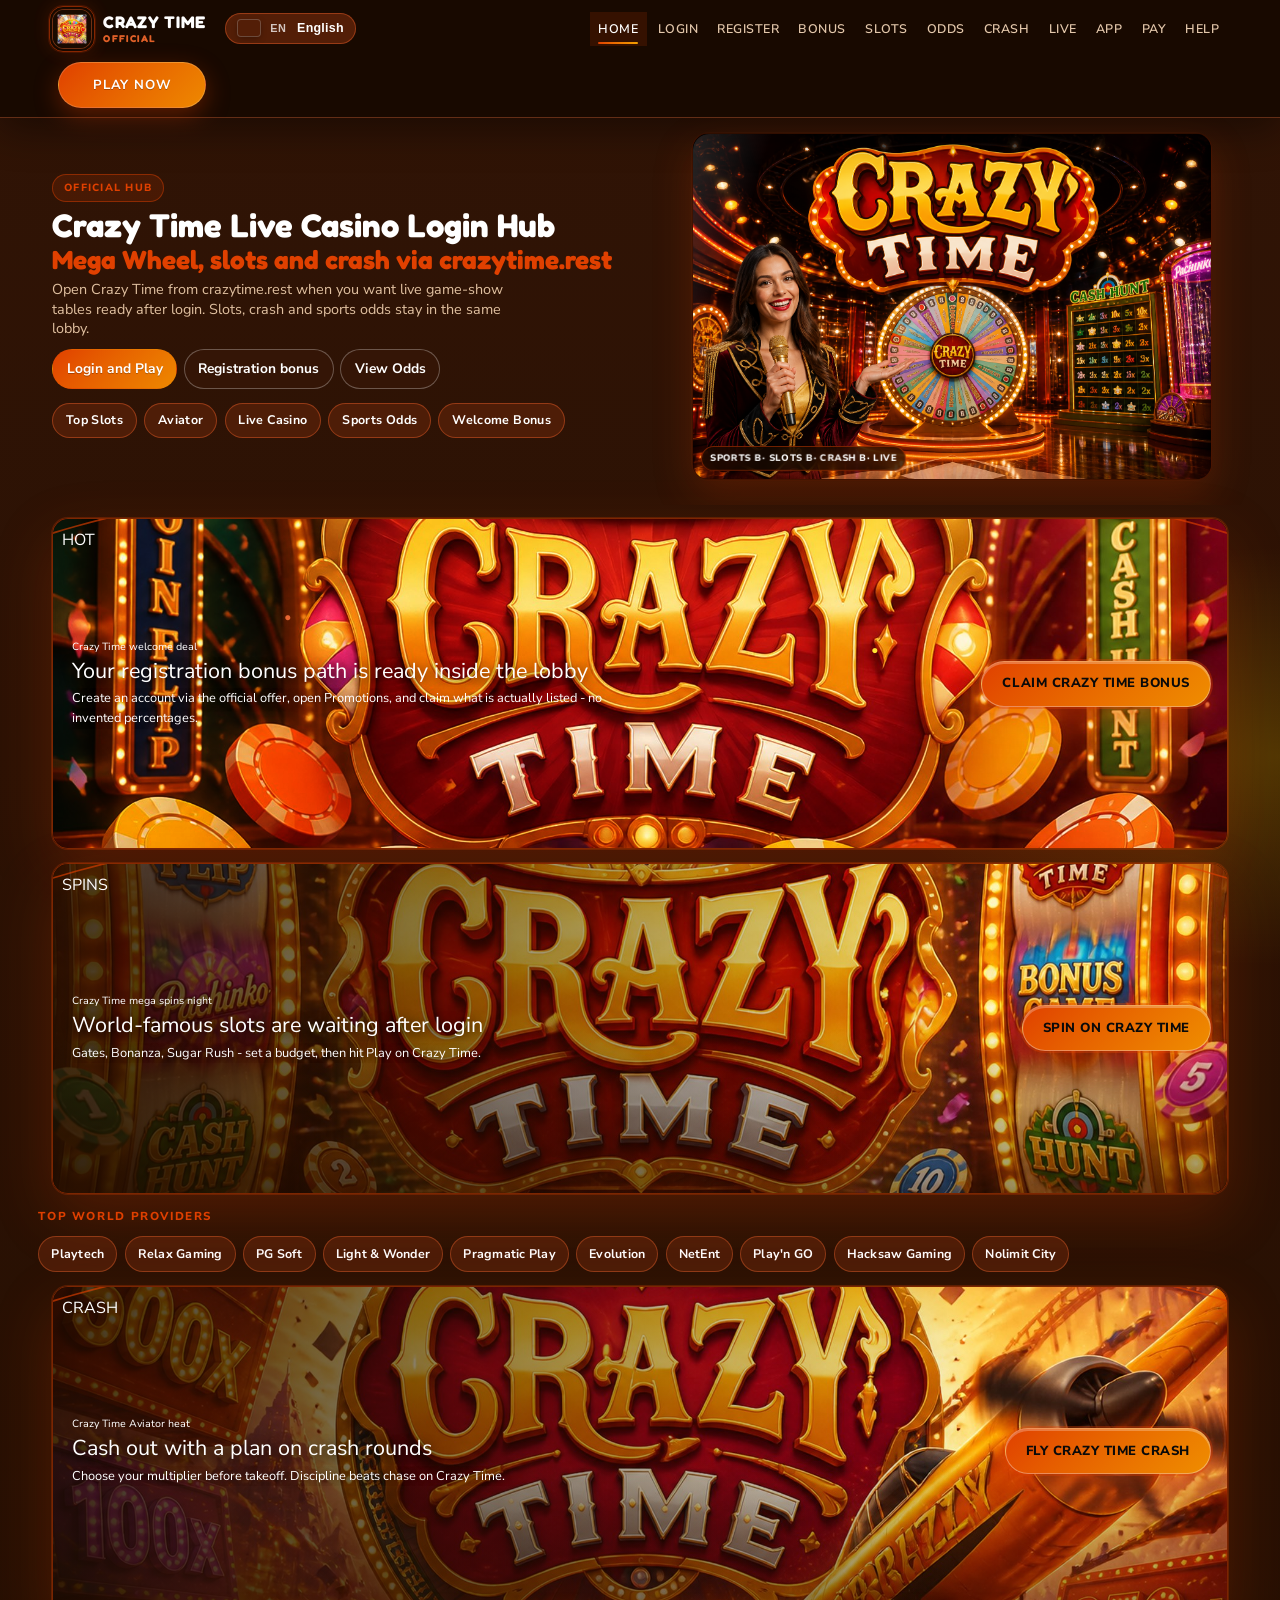
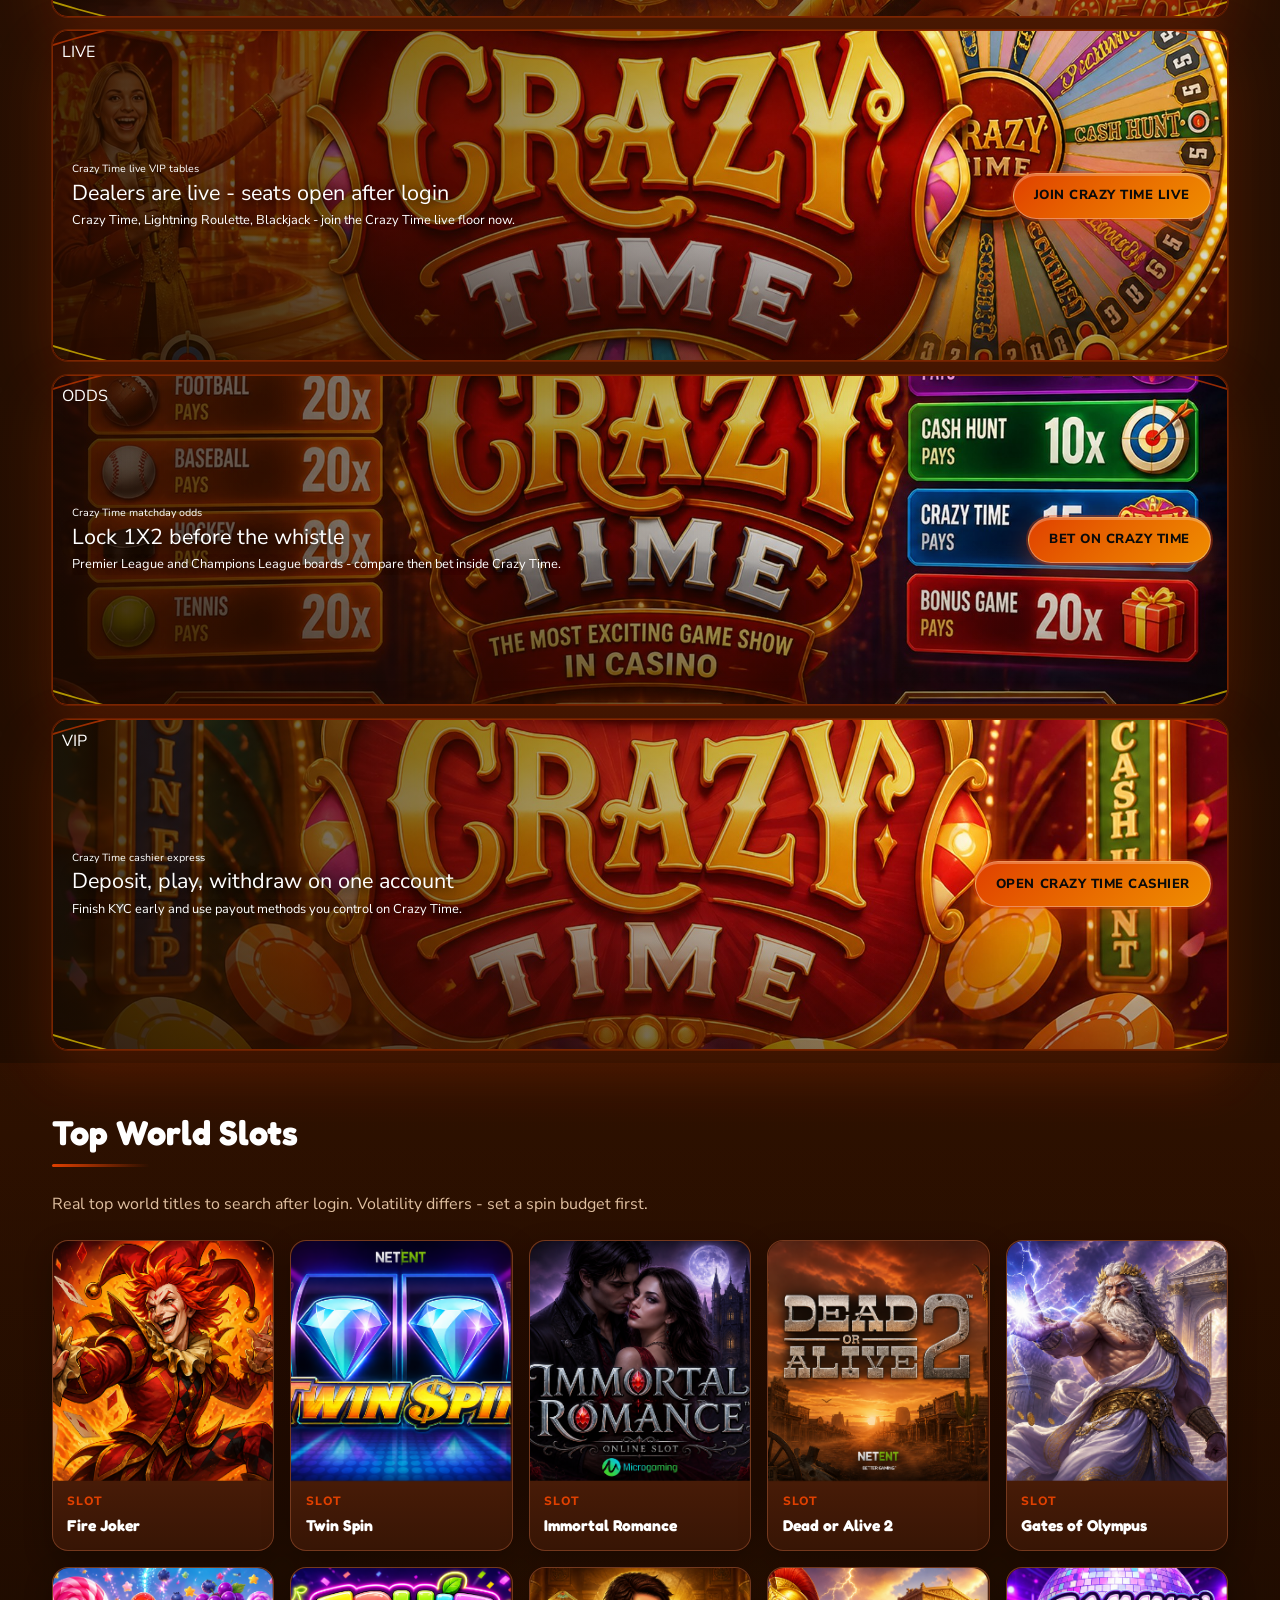
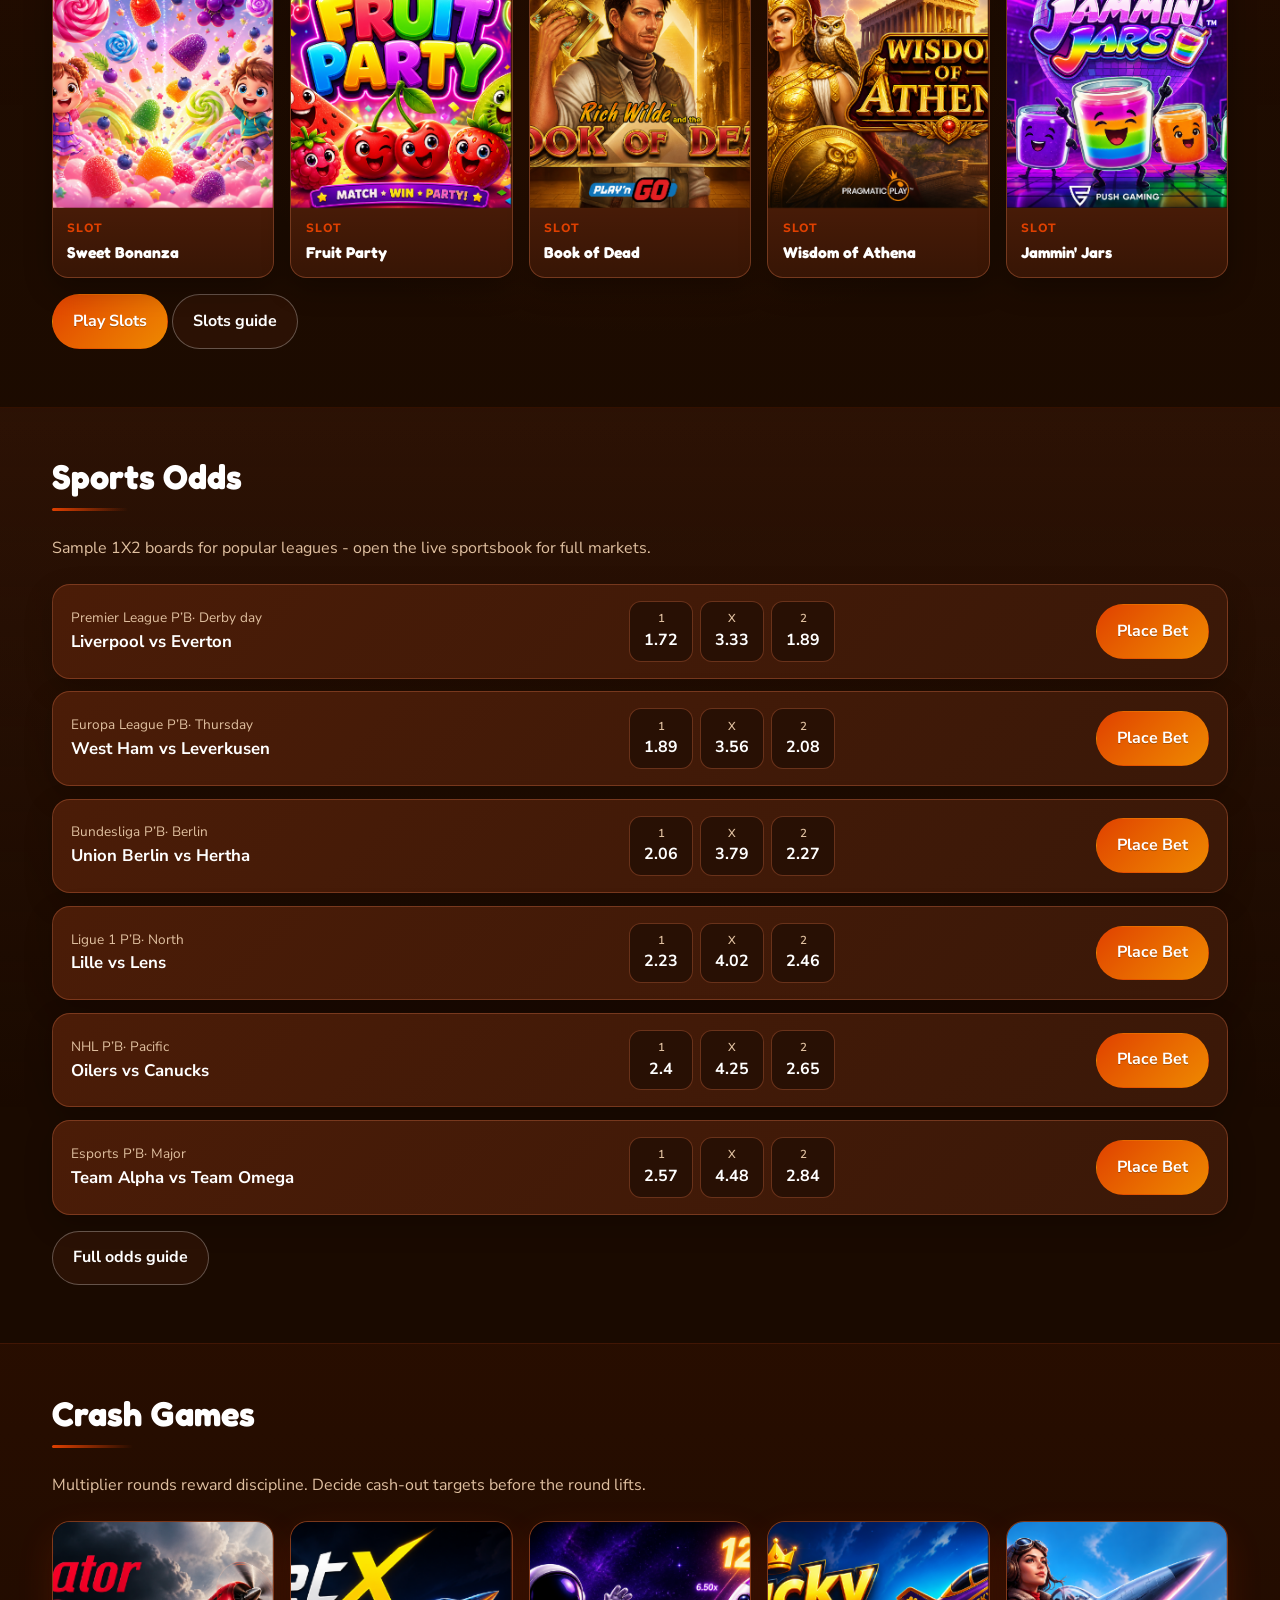
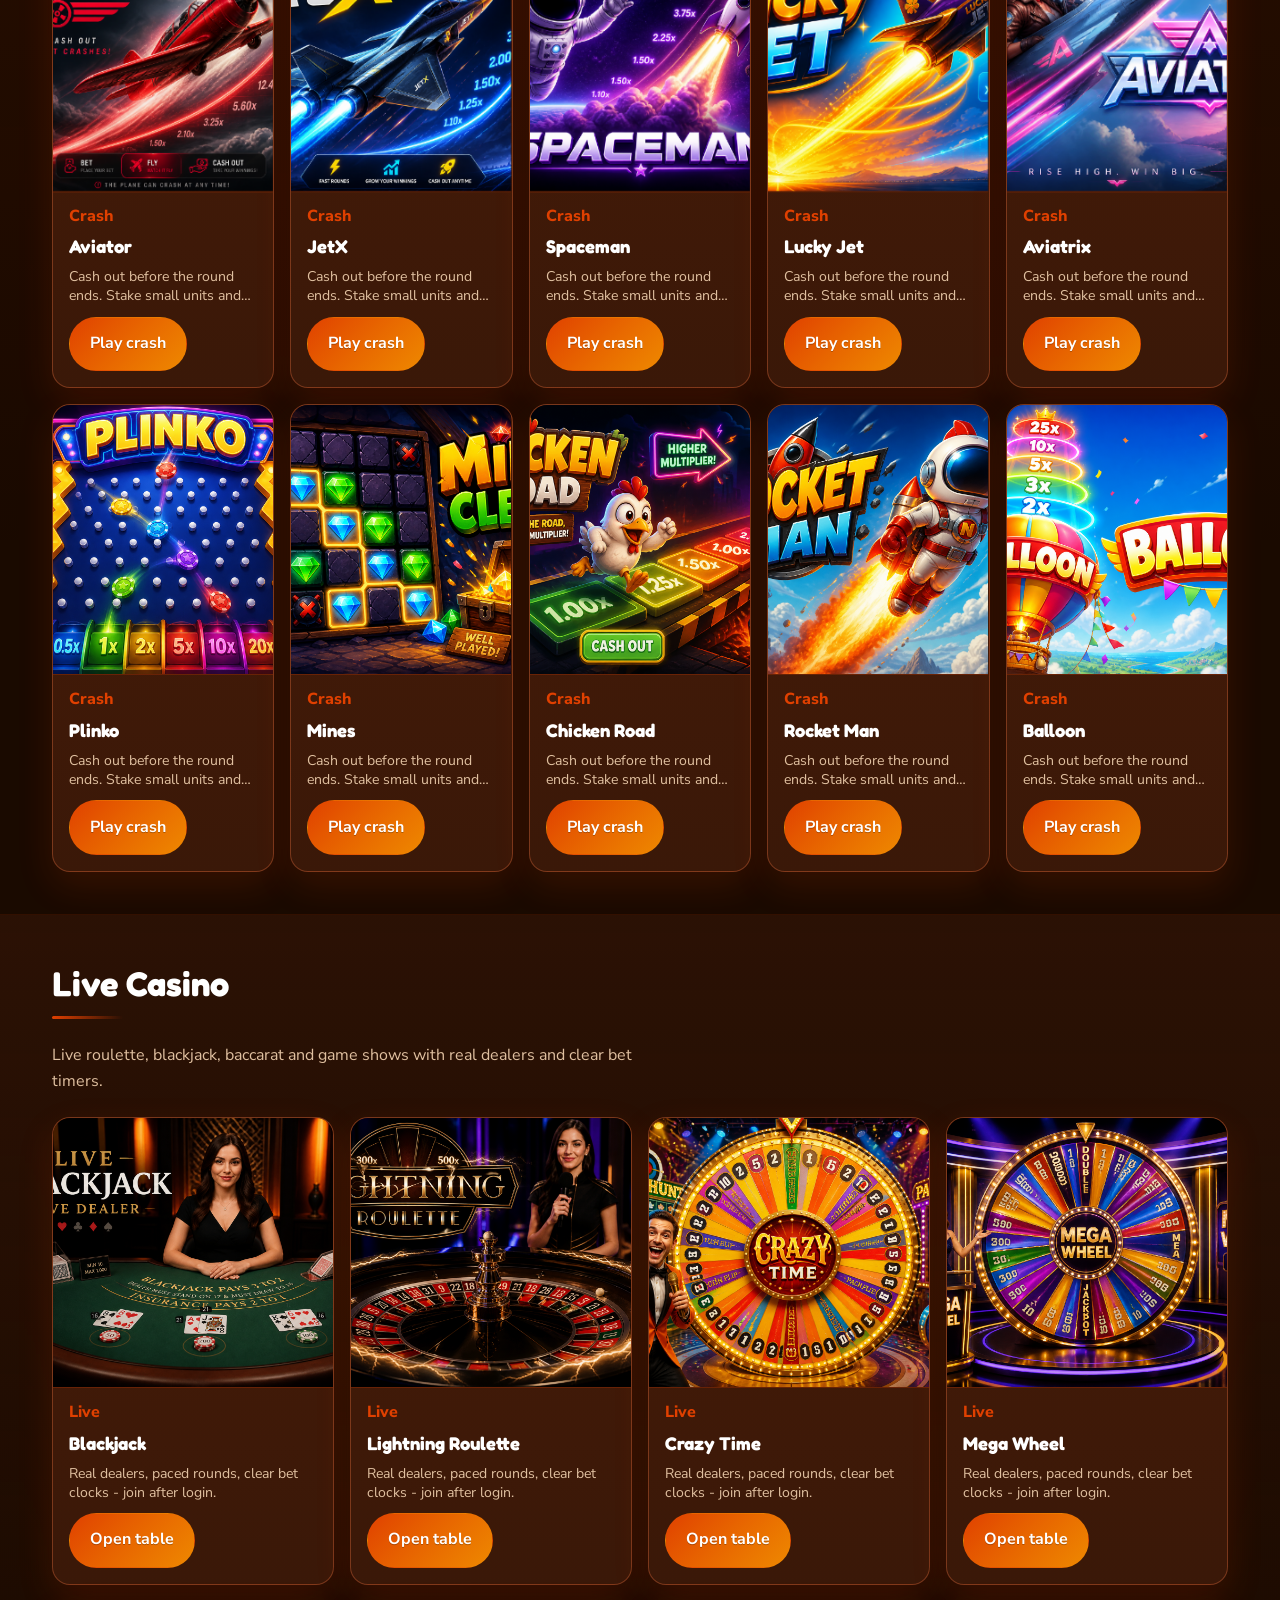
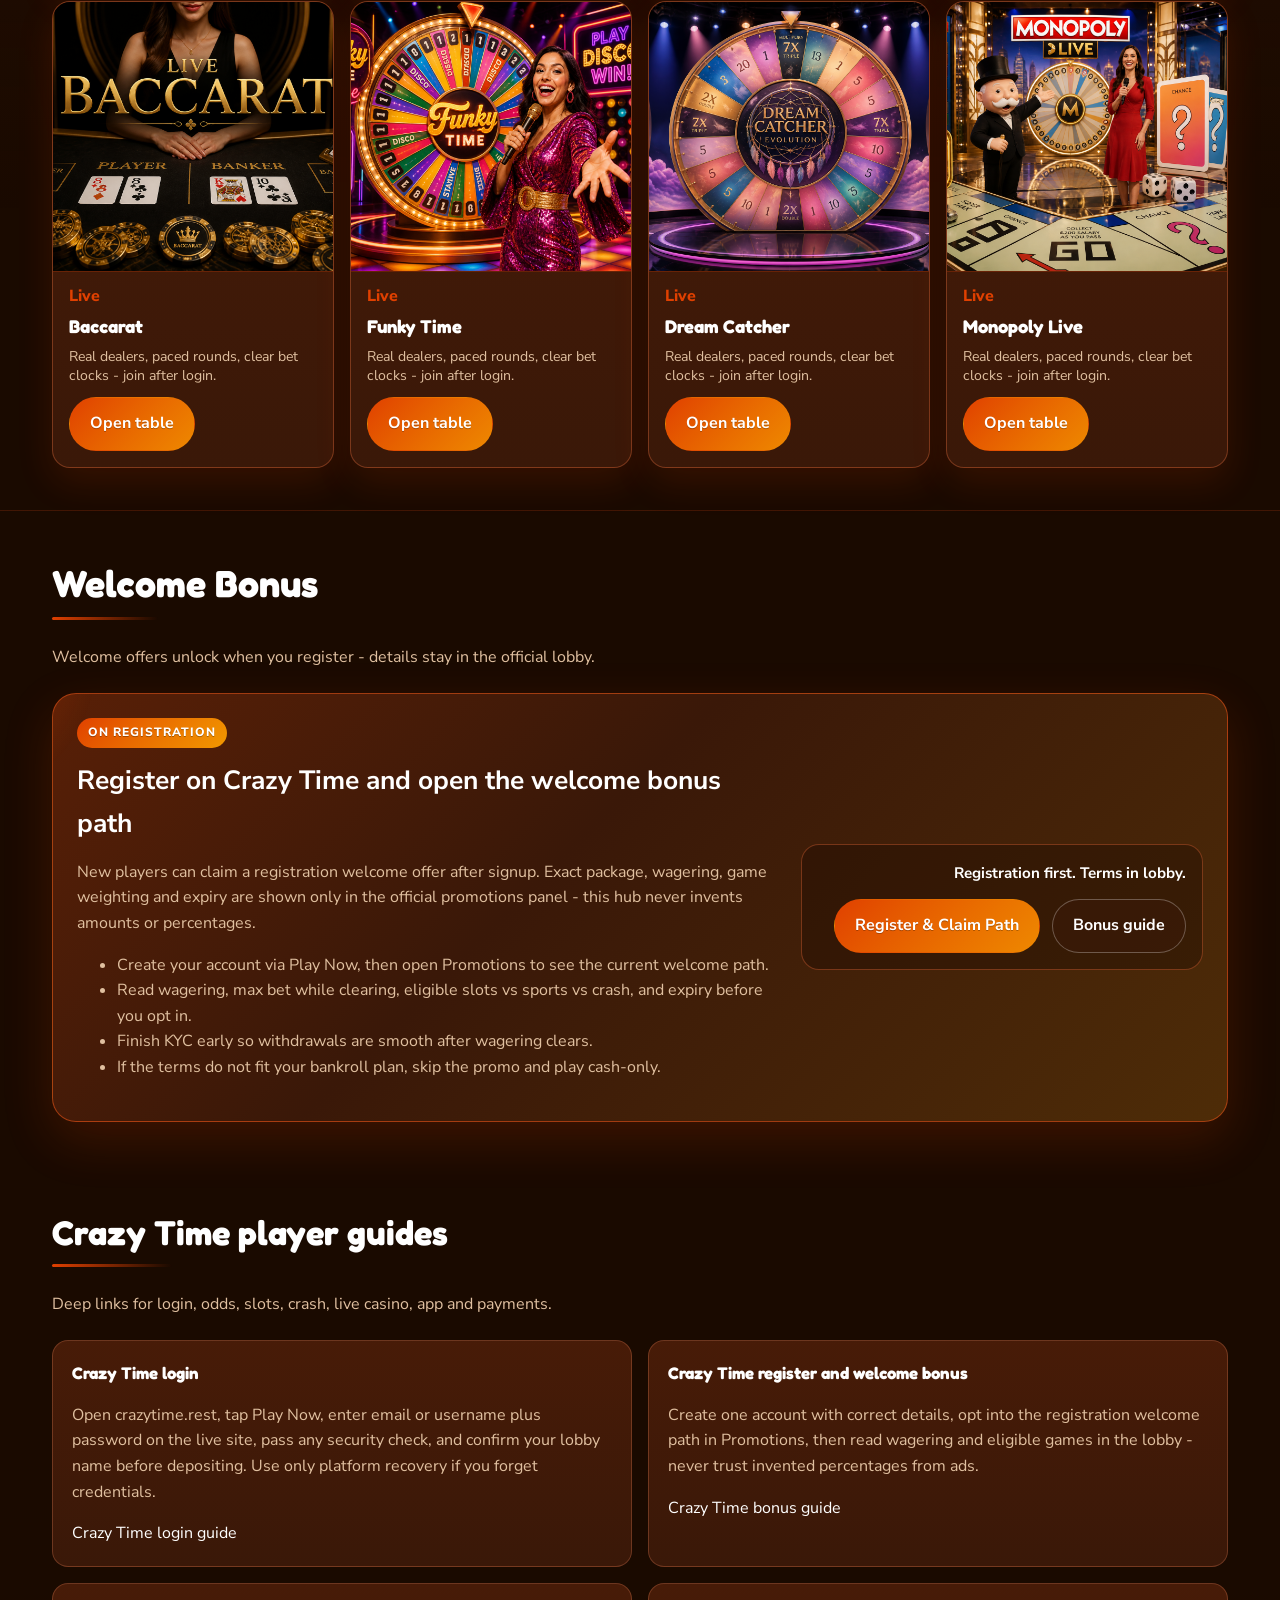
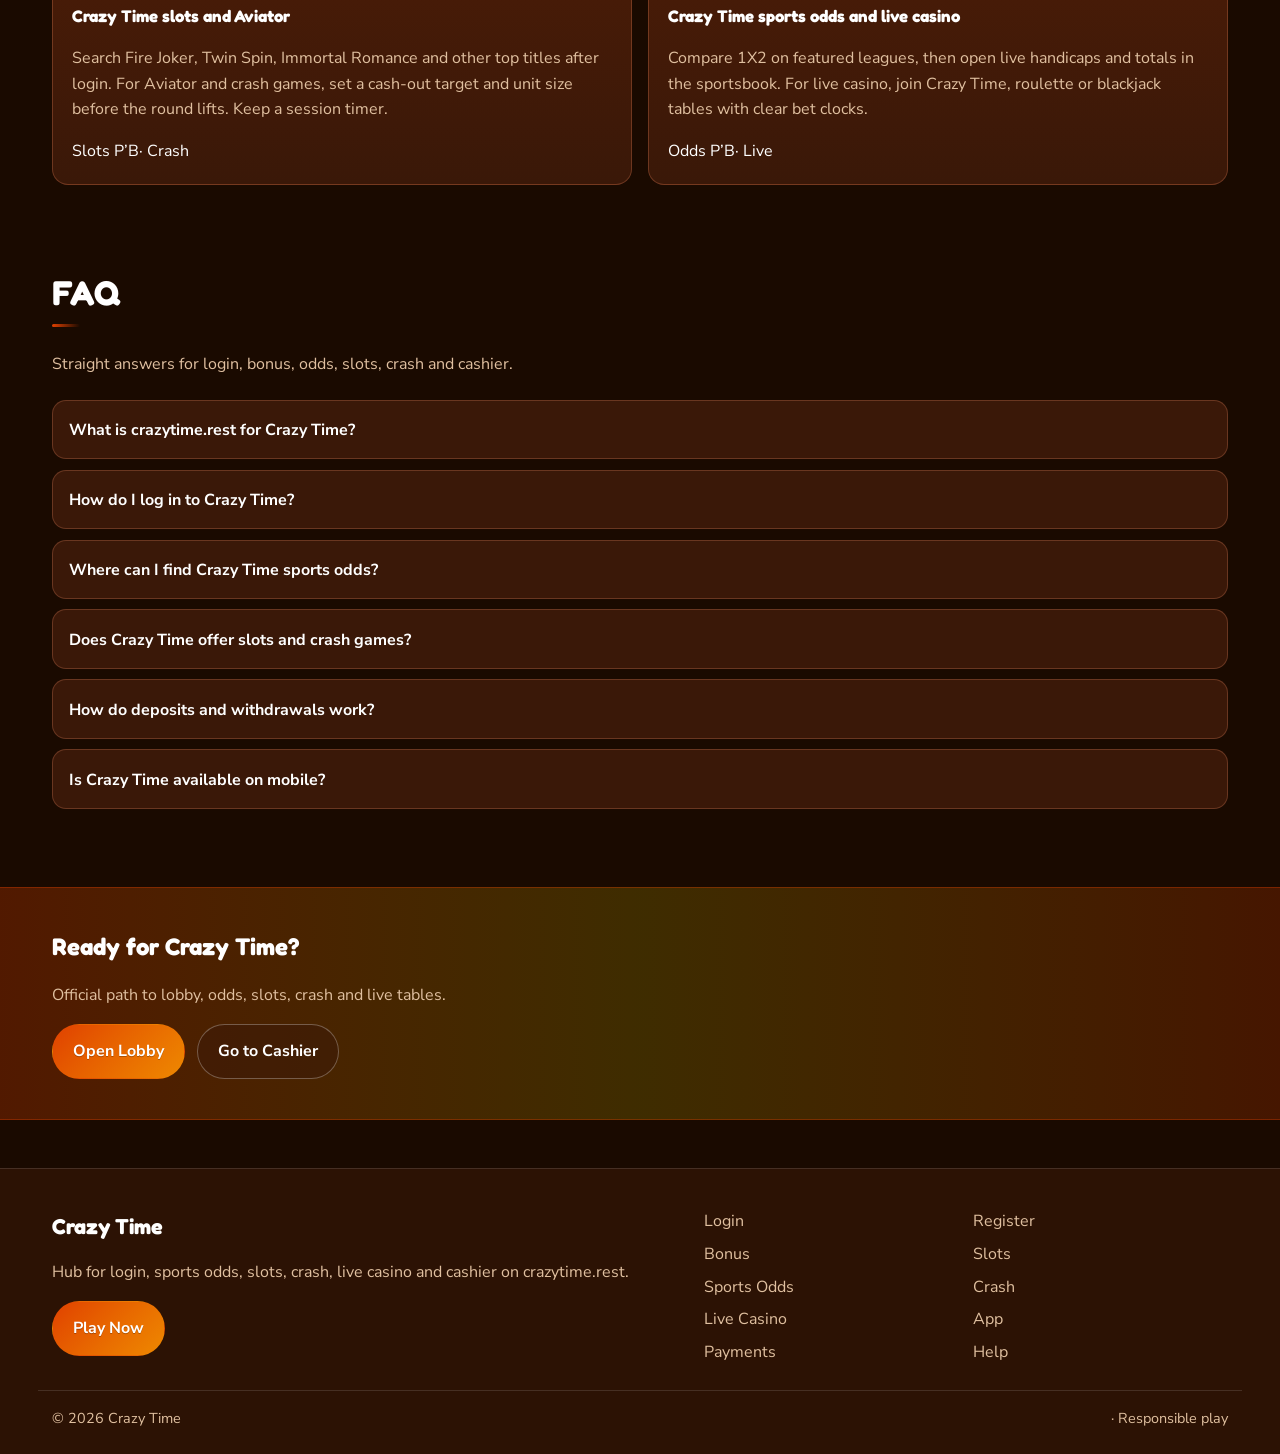
==== index.html @ ccea4fcb "Launch Crazy Time hub on crazytime.rest" ====
<!DOCTYPE html>
<html lang="en">
<head>
<meta charset="utf-8">
<meta name="viewport" content="width=device-width, initial-scale=1">
<title>Crazy Time Login, Live Casino, Slots &amp; Crash | crazytime.rest</title>
<meta name="description" content="Crazy Time via crazytime.rest: login, live casino, top slots, Aviator crash, sports odds and welcome bonus path.">
<meta name="keywords" content="Crazy Time, Crazy Time login, Crazy Time register, Crazy Time bonus, Crazy Time slots, Crazy Time Aviator, Crazy Time live casino, Crazy Time odds, Crazy Time app, Crazy Time deposit, Fire Joker, Twin Spin, Immortal Romance, Aviator, crash games, sports betting, crazytime.rest">
<meta name="robots" content="index,follow,max-image-preview:large">
<link rel="canonical" href="https://crazytime.rest/">
<meta property="og:type" content="website">
<meta property="og:site_name" content="Crazy Time">
<meta property="og:title" content="Crazy Time Login, Live Casino, Slots &amp; Crash | crazytime.rest">
<meta property="og:description" content="Crazy Time via crazytime.rest: login, live casino, top slots, Aviator crash, sports odds and welcome bonus path.">
<meta property="og:url" content="https://crazytime.rest/">
<meta property="og:image" content="https://crazytime.rest/assets/brand/logo.png">
<meta name="twitter:card" content="summary_large_image">
<meta name="twitter:title" content="Crazy Time Login, Live Casino, Slots &amp; Crash | crazytime.rest">
<meta name="twitter:description" content="Crazy Time via crazytime.rest: login, live casino, top slots, Aviator crash, sports odds and welcome bonus path.">
<meta name="twitter:image" content="https://crazytime.rest/assets/brand/logo.png">
<link rel="icon" href="/favicon.ico" sizes="any">
<link rel="icon" type="image/png" sizes="48x48" href="/favicon-48x48.png">
<link rel="icon" type="image/png" sizes="96x96" href="/favicon-96x96.png">
<link rel="icon" type="image/png" sizes="192x192" href="/favicon-192x192.png">
<link rel="apple-touch-icon" sizes="180x180" href="/apple-touch-icon.png">
<link rel="manifest" href="/site.webmanifest">
<link rel="preconnect" href="https://fonts.googleapis.com">
<link rel="preconnect" href="https://fonts.gstatic.com" crossorigin>
<link href="https://fonts.googleapis.com/css2?family=Fredoka:wght@600;700&family=Nunito+Sans:wght@400;600;700&display=swap" rel="stylesheet">
<link rel="stylesheet" href="/css/styles.css">
<link rel="stylesheet" href="/css/i18n.css">
<script type="application/ld+json">{"@context":"https://schema.org","@type":"FAQPage","url":"https://crazytime.rest/","mainEntity":[{"@type":"Question","name":"What is crazytime.rest for Crazy Time?","acceptedAnswer":{"@type":"Answer","text":"crazytime.rest is the SEO hub for Crazy Time login, sports odds, slots, crash games, live casino and cashier. Tap Play Now and confirm you land on the live Crazy Time platform."}},{"@type":"Question","name":"How do I log in to Crazy Time?","acceptedAnswer":{"@type":"Answer","text":"Open Play Now from crazytime.rest, enter your registered email or username and password on the live site, complete any security check, then confirm your account name appears in the lobby header."}},{"@type":"Question","name":"Where can I find Crazy Time sports odds?","acceptedAnswer":{"@type":"Answer","text":"Use the sports / odds section on this hub, then continue to the live Crazy Time sportsbook for 1X2, handicaps, totals and in-play markets across major leagues."}},{"@type":"Question","name":"Does Crazy Time offer slots and crash games?","acceptedAnswer":{"@type":"Answer","text":"Yes. Popular slots and crash titles are highlighted here so you can jump straight into the lobby catalog after login. Set a session budget before spinning."}},{"@type":"Question","name":"How do deposits and withdrawals work?","acceptedAnswer":{"@type":"Answer","text":"Fund via the cashier after login, complete KYC early if prompted, and use the same methods for withdrawals. Keep billing details consistent with your profile."}},{"@type":"Question","name":"Is Crazy Time available on mobile?","acceptedAnswer":{"@type":"Answer","text":"One account works on phone and desktop browsers. Prefer a stable connection, avoid shared devices, and log out after cash sessions on borrowed phones."}}]}</script>
</head>
<body class="layout-4 home">
<header class="site-header" id="siteHeader">
<div class="wrap header-bar">
<a class="brand" href="/" aria-label="Crazy Time home">
<span class="brand-mark"><img src="/assets/brand/logo.png" alt="Crazy Time logo" width="40" height="40"></span>
<span class="brand-copy"><span class="brand-name">Crazy Time</span><span class="brand-tag">Official</span></span>
</a>
<button class="nav-toggle" id="navToggle" aria-expanded="false" aria-controls="siteNav" type="button" aria-label="Open menu"><span></span><span></span><span></span></button>
<nav class="site-nav" id="siteNav" aria-label="Primary"><a class="nav-link is-active" href="/">Home</a><a class="nav-link" href="/ctime-login.html">Login</a><a class="nav-link" href="/ctime-register.html">Register</a><a class="nav-link" href="/ctime-bonus.html">Bonus</a><a class="nav-link" href="/ctime-slots.html">Slots</a><a class="nav-link" href="/ctime-odds.html">Odds</a><a class="nav-link" href="/ctime-crash.html">Crash</a><a class="nav-link" href="/ctime-live.html">Live</a><a class="nav-link" href="/ctime-app.html">App</a><a class="nav-link" href="/ctime-pay.html">Pay</a><a class="nav-link" href="/ctime-help.html">Help</a></nav>
<a class="btn btn-accent header-cta" href="https://martell890.online/1FZtL6zN?sub_id_1=crazytime.rest" rel="nofollow sponsored noopener" target="_blank">Play Now</a>
</div>
</header>
<section class="hero"><div class="wrap"><div class="hero-shell">
<div class="hero-copy reveal">
<div class="eyebrow eyebrow-pill">Official hub</div>
<h1>Crazy Time Live Casino Login Hub<span>Mega Wheel, slots and crash via crazytime.rest</span></h1>
<p class="lead">Open Crazy Time from crazytime.rest when you want live game-show tables ready after login. Slots, crash and sports odds stay in the same lobby.</p>
<div class="cta-row">
<a class="btn btn-accent" href="https://martell890.online/1FZtL6zN?sub_id_1=crazytime.rest" rel="nofollow sponsored noopener" target="_blank">Login and Play</a>
<a class="btn btn-ghost" href="/ctime-bonus.html">Registration bonus</a>
<a class="btn btn-ghost" href="/ctime-odds.html">View Odds</a>
</div>
<div class="hero-chips" aria-label="Quick links">
<a class="chip chip-hot" href="#slots">Top Slots</a>
<a class="chip chip-hot" href="#crash">Aviator</a>
<a class="chip chip-hot" href="#live">Live Casino</a>
<a class="chip chip-hot" href="#odds">Sports Odds</a>
<a class="chip chip-hot" href="#bonus">Welcome Bonus</a>
</div>
</div>
<div class="hero-visual hero-stage reveal" aria-label="Crazy Time sports and betting">
<div class="hero-glow" aria-hidden="true"></div>
<img class="hero-img" src="/assets/hero.jpg" alt="Crazy Time sports betting and casino" width="768" height="1024" loading="eager">
<div class="hero-shine" aria-hidden="true"></div>
<div class="hero-badge">Sports В· Slots В· Crash В· Live</div>
</div>
</div></div></section>
<div class="wrap"><a class="promo-fx promo-jackpot reveal" href="https://martell890.online/1FZtL6zN?sub_id_1=crazytime.rest" rel="nofollow sponsored noopener" target="_blank">
<span class="promo-badge">HOT</span>
<span class="promo-fx-glow" aria-hidden="true"></span>
<span class="promo-fx-scan" aria-hidden="true"></span>
<span class="promo-fx-particles" aria-hidden="true"></span>
<span class="promo-fx-rays" aria-hidden="true"></span>
<span class="promo-fx-ring" aria-hidden="true"></span>
<div class="promo-media"><img src="/assets/promo/promo-bonus.jpg" alt="Crazy Time promo" width="960" height="540" loading="lazy"></div>
<div class="promo-copy"><span class="promo-kicker">Crazy Time welcome deal</span><div class="promo-title">Your registration bonus path is ready inside the lobby</div><p class="promo-sub">Create an account via the official offer, open Promotions, and claim what is actually listed - no invented percentages.</p></div>
<span class="promo-cta"><span class="promo-cta-shine" aria-hidden="true"></span><span class="promo-cta-label">Claim Crazy Time bonus</span></span>
</a></div>
<div class="wrap"><a class="promo-fx promo-neon reveal" href="https://martell890.online/1FZtL6zN?sub_id_1=crazytime.rest" rel="nofollow sponsored noopener" target="_blank">
<span class="promo-badge">SPINS</span>
<span class="promo-fx-glow" aria-hidden="true"></span>
<span class="promo-fx-scan" aria-hidden="true"></span>
<span class="promo-fx-particles" aria-hidden="true"></span>
<span class="promo-fx-rays" aria-hidden="true"></span>
<span class="promo-fx-ring" aria-hidden="true"></span>
<div class="promo-media"><img src="/assets/promo/promo-slots.jpg" alt="Crazy Time promo" width="960" height="540" loading="lazy"></div>
<div class="promo-copy"><span class="promo-kicker">Crazy Time mega spins night</span><div class="promo-title">World-famous slots are waiting after login</div><p class="promo-sub">Gates, Bonanza, Sugar Rush - set a budget, then hit Play on Crazy Time.</p></div>
<span class="promo-cta"><span class="promo-cta-shine" aria-hidden="true"></span><span class="promo-cta-label">Spin on Crazy Time</span></span>
</a></div>
<div class="providers-block reveal"><div class="providers-label">Top world providers</div><div class="providers-strip"><a class="provider-chip" href="https://martell890.online/1FZtL6zN?sub_id_1=crazytime.rest" rel="nofollow sponsored noopener" target="_blank">Playtech</a><a class="provider-chip" href="https://martell890.online/1FZtL6zN?sub_id_1=crazytime.rest" rel="nofollow sponsored noopener" target="_blank">Relax Gaming</a><a class="provider-chip" href="https://martell890.online/1FZtL6zN?sub_id_1=crazytime.rest" rel="nofollow sponsored noopener" target="_blank">PG Soft</a><a class="provider-chip" href="https://martell890.online/1FZtL6zN?sub_id_1=crazytime.rest" rel="nofollow sponsored noopener" target="_blank">Light &amp; Wonder</a><a class="provider-chip" href="https://martell890.online/1FZtL6zN?sub_id_1=crazytime.rest" rel="nofollow sponsored noopener" target="_blank">Pragmatic Play</a><a class="provider-chip" href="https://martell890.online/1FZtL6zN?sub_id_1=crazytime.rest" rel="nofollow sponsored noopener" target="_blank">Evolution</a><a class="provider-chip" href="https://martell890.online/1FZtL6zN?sub_id_1=crazytime.rest" rel="nofollow sponsored noopener" target="_blank">NetEnt</a><a class="provider-chip" href="https://martell890.online/1FZtL6zN?sub_id_1=crazytime.rest" rel="nofollow sponsored noopener" target="_blank">Play&#39;n GO</a><a class="provider-chip" href="https://martell890.online/1FZtL6zN?sub_id_1=crazytime.rest" rel="nofollow sponsored noopener" target="_blank">Hacksaw Gaming</a><a class="provider-chip" href="https://martell890.online/1FZtL6zN?sub_id_1=crazytime.rest" rel="nofollow sponsored noopener" target="_blank">Nolimit City</a></div></div>
<div class="wrap"><a class="promo-fx promo-flame reveal" href="https://martell890.online/1FZtL6zN?sub_id_1=crazytime.rest" rel="nofollow sponsored noopener" target="_blank">
<span class="promo-badge">CRASH</span>
<span class="promo-fx-glow" aria-hidden="true"></span>
<span class="promo-fx-scan" aria-hidden="true"></span>
<span class="promo-fx-particles" aria-hidden="true"></span>
<span class="promo-fx-rays" aria-hidden="true"></span>
<span class="promo-fx-ring" aria-hidden="true"></span>
<div class="promo-media"><img src="/assets/promo/promo-crash.jpg" alt="Crazy Time promo" width="960" height="540" loading="lazy"></div>
<div class="promo-copy"><span class="promo-kicker">Crazy Time Aviator heat</span><div class="promo-title">Cash out with a plan on crash rounds</div><p class="promo-sub">Choose your multiplier before takeoff. Discipline beats chase on Crazy Time.</p></div>
<span class="promo-cta"><span class="promo-cta-shine" aria-hidden="true"></span><span class="promo-cta-label">Fly Crazy Time crash</span></span>
</a></div>
<div class="wrap"><a class="promo-fx promo-roulette reveal" href="https://martell890.online/1FZtL6zN?sub_id_1=crazytime.rest" rel="nofollow sponsored noopener" target="_blank">
<span class="promo-badge">LIVE</span>
<span class="promo-fx-glow" aria-hidden="true"></span>
<span class="promo-fx-scan" aria-hidden="true"></span>
<span class="promo-fx-particles" aria-hidden="true"></span>
<span class="promo-fx-rays" aria-hidden="true"></span>
<span class="promo-fx-ring" aria-hidden="true"></span>
<div class="promo-media"><img src="/assets/promo/promo-live.jpg" alt="Crazy Time promo" width="960" height="540" loading="lazy"></div>
<div class="promo-copy"><span class="promo-kicker">Crazy Time live VIP tables</span><div class="promo-title">Dealers are live - seats open after login</div><p class="promo-sub">Crazy Time, Lightning Roulette, Blackjack - join the Crazy Time live floor now.</p></div>
<span class="promo-cta"><span class="promo-cta-shine" aria-hidden="true"></span><span class="promo-cta-label">Join Crazy Time live</span></span>
</a></div>
<div class="wrap"><a class="promo-fx promo-blast reveal" href="https://martell890.online/1FZtL6zN?sub_id_1=crazytime.rest" rel="nofollow sponsored noopener" target="_blank">
<span class="promo-badge">ODDS</span>
<span class="promo-fx-glow" aria-hidden="true"></span>
<span class="promo-fx-scan" aria-hidden="true"></span>
<span class="promo-fx-particles" aria-hidden="true"></span>
<span class="promo-fx-rays" aria-hidden="true"></span>
<span class="promo-fx-ring" aria-hidden="true"></span>
<div class="promo-media"><img src="/assets/promo/promo-odds.jpg" alt="Crazy Time promo" width="960" height="540" loading="lazy"></div>
<div class="promo-copy"><span class="promo-kicker">Crazy Time matchday odds</span><div class="promo-title">Lock 1X2 before the whistle</div><p class="promo-sub">Premier League and Champions League boards - compare then bet inside Crazy Time.</p></div>
<span class="promo-cta"><span class="promo-cta-shine" aria-hidden="true"></span><span class="promo-cta-label">Bet on Crazy Time</span></span>
</a></div>
<div class="wrap"><a class="promo-fx promo-vip reveal" href="https://martell890.online/1FZtL6zN?sub_id_1=crazytime.rest" rel="nofollow sponsored noopener" target="_blank">
<span class="promo-badge">VIP</span>
<span class="promo-fx-glow" aria-hidden="true"></span>
<span class="promo-fx-scan" aria-hidden="true"></span>
<span class="promo-fx-particles" aria-hidden="true"></span>
<span class="promo-fx-rays" aria-hidden="true"></span>
<span class="promo-fx-ring" aria-hidden="true"></span>
<div class="promo-media"><img src="/assets/promo/promo-cashier.jpg" alt="Crazy Time promo" width="960" height="540" loading="lazy"></div>
<div class="promo-copy"><span class="promo-kicker">Crazy Time cashier express</span><div class="promo-title">Deposit, play, withdraw on one account</div><p class="promo-sub">Finish KYC early and use payout methods you control on Crazy Time.</p></div>
<span class="promo-cta"><span class="promo-cta-shine" aria-hidden="true"></span><span class="promo-cta-label">Open Crazy Time cashier</span></span>
</a></div>
<section class="section section-hot" id="slots"><div class="wrap">
<div class="section-head"><h2>Top World Slots</h2><p class="mute">Real top world titles to search after login. Volatility differs - set a spin budget first.</p></div>
<div class="card-grid"><article class="game-card"><a class="js-offer-card" href="https://martell890.online/1FZtL6zN?sub_id_1=crazytime.rest" rel="nofollow sponsored noopener" target="_blank"><img src="/assets/slots/slot-01.jpg" alt="Fire Joker" width="320" height="240" loading="lazy"><div class="card-meta"><div class="tag">Slot</div><h3>Fire Joker</h3></div></a></article><article class="game-card"><a class="js-offer-card" href="https://martell890.online/1FZtL6zN?sub_id_1=crazytime.rest" rel="nofollow sponsored noopener" target="_blank"><img src="/assets/slots/slot-02.jpg" alt="Twin Spin" width="320" height="240" loading="lazy"><div class="card-meta"><div class="tag">Slot</div><h3>Twin Spin</h3></div></a></article><article class="game-card"><a class="js-offer-card" href="https://martell890.online/1FZtL6zN?sub_id_1=crazytime.rest" rel="nofollow sponsored noopener" target="_blank"><img src="/assets/slots/slot-03.jpg" alt="Immortal Romance" width="320" height="240" loading="lazy"><div class="card-meta"><div class="tag">Slot</div><h3>Immortal Romance</h3></div></a></article><article class="game-card"><a class="js-offer-card" href="https://martell890.online/1FZtL6zN?sub_id_1=crazytime.rest" rel="nofollow sponsored noopener" target="_blank"><img src="/assets/slots/slot-04.jpg" alt="Dead or Alive 2" width="320" height="240" loading="lazy"><div class="card-meta"><div class="tag">Slot</div><h3>Dead or Alive 2</h3></div></a></article><article class="game-card"><a class="js-offer-card" href="https://martell890.online/1FZtL6zN?sub_id_1=crazytime.rest" rel="nofollow sponsored noopener" target="_blank"><img src="/assets/slots/slot-05.jpg" alt="Gates of Olympus" width="320" height="240" loading="lazy"><div class="card-meta"><div class="tag">Slot</div><h3>Gates of Olympus</h3></div></a></article><article class="game-card"><a class="js-offer-card" href="https://martell890.online/1FZtL6zN?sub_id_1=crazytime.rest" rel="nofollow sponsored noopener" target="_blank"><img src="/assets/slots/slot-06.jpg" alt="Sweet Bonanza" width="320" height="240" loading="lazy"><div class="card-meta"><div class="tag">Slot</div><h3>Sweet Bonanza</h3></div></a></article><article class="game-card"><a class="js-offer-card" href="https://martell890.online/1FZtL6zN?sub_id_1=crazytime.rest" rel="nofollow sponsored noopener" target="_blank"><img src="/assets/slots/slot-07.jpg" alt="Fruit Party" width="320" height="240" loading="lazy"><div class="card-meta"><div class="tag">Slot</div><h3>Fruit Party</h3></div></a></article><article class="game-card"><a class="js-offer-card" href="https://martell890.online/1FZtL6zN?sub_id_1=crazytime.rest" rel="nofollow sponsored noopener" target="_blank"><img src="/assets/slots/slot-08.jpg" alt="Book of Dead" width="320" height="240" loading="lazy"><div class="card-meta"><div class="tag">Slot</div><h3>Book of Dead</h3></div></a></article><article class="game-card"><a class="js-offer-card" href="https://martell890.online/1FZtL6zN?sub_id_1=crazytime.rest" rel="nofollow sponsored noopener" target="_blank"><img src="/assets/slots/slot-09.jpg" alt="Wisdom of Athena" width="320" height="240" loading="lazy"><div class="card-meta"><div class="tag">Slot</div><h3>Wisdom of Athena</h3></div></a></article><article class="game-card"><a class="js-offer-card" href="https://martell890.online/1FZtL6zN?sub_id_1=crazytime.rest" rel="nofollow sponsored noopener" target="_blank"><img src="/assets/slots/slot-10.jpg" alt="Jammin&#39; Jars" width="320" height="240" loading="lazy"><div class="card-meta"><div class="tag">Slot</div><h3>Jammin&#39; Jars</h3></div></a></article></div>
<p style="margin-top:1rem"><a class="btn btn-accent" href="https://martell890.online/1FZtL6zN?sub_id_1=crazytime.rest" rel="nofollow sponsored noopener" target="_blank">Play Slots</a>
<a class="btn btn-ghost" href="/ctime-slots.html">Slots guide</a></p>
</div></section>
<section class="section section-alt" id="odds"><div class="wrap">
<div class="section-head"><h2>Sports Odds</h2><p class="mute">Sample 1X2 boards for popular leagues - open the live sportsbook for full markets.</p></div>
<div class="odds-board"><article class="odds-row">
<div><div class="odds-meta">Premier League Р’В· Derby day</div>
<div class="odds-match">Liverpool vs Everton</div></div>
<div class="odds-prices"><div class="price"><small>1</small>1.72</div><div class="price"><small>X</small>3.33</div><div class="price"><small>2</small>1.89</div></div>
<a class="btn btn-accent" href="https://martell890.online/1FZtL6zN?sub_id_1=crazytime.rest" rel="nofollow sponsored noopener" target="_blank">Place Bet</a>
</article>
<article class="odds-row">
<div><div class="odds-meta">Europa League Р’В· Thursday</div>
<div class="odds-match">West Ham vs Leverkusen</div></div>
<div class="odds-prices"><div class="price"><small>1</small>1.89</div><div class="price"><small>X</small>3.56</div><div class="price"><small>2</small>2.08</div></div>
<a class="btn btn-accent" href="https://martell890.online/1FZtL6zN?sub_id_1=crazytime.rest" rel="nofollow sponsored noopener" target="_blank">Place Bet</a>
</article>
<article class="odds-row">
<div><div class="odds-meta">Bundesliga Р’В· Berlin</div>
<div class="odds-match">Union Berlin vs Hertha</div></div>
<div class="odds-prices"><div class="price"><small>1</small>2.06</div><div class="price"><small>X</small>3.79</div><div class="price"><small>2</small>2.27</div></div>
<a class="btn btn-accent" href="https://martell890.online/1FZtL6zN?sub_id_1=crazytime.rest" rel="nofollow sponsored noopener" target="_blank">Place Bet</a>
</article>
<article class="odds-row">
<div><div class="odds-meta">Ligue 1 Р’В· North</div>
<div class="odds-match">Lille vs Lens</div></div>
<div class="odds-prices"><div class="price"><small>1</small>2.23</div><div class="price"><small>X</small>4.02</div><div class="price"><small>2</small>2.46</div></div>
<a class="btn btn-accent" href="https://martell890.online/1FZtL6zN?sub_id_1=crazytime.rest" rel="nofollow sponsored noopener" target="_blank">Place Bet</a>
</article>
<article class="odds-row">
<div><div class="odds-meta">NHL Р’В· Pacific</div>
<div class="odds-match">Oilers vs Canucks</div></div>
<div class="odds-prices"><div class="price"><small>1</small>2.4</div><div class="price"><small>X</small>4.25</div><div class="price"><small>2</small>2.65</div></div>
<a class="btn btn-accent" href="https://martell890.online/1FZtL6zN?sub_id_1=crazytime.rest" rel="nofollow sponsored noopener" target="_blank">Place Bet</a>
</article>
<article class="odds-row">
<div><div class="odds-meta">Esports Р’В· Major</div>
<div class="odds-match">Team Alpha vs Team Omega</div></div>
<div class="odds-prices"><div class="price"><small>1</small>2.57</div><div class="price"><small>X</small>4.48</div><div class="price"><small>2</small>2.84</div></div>
<a class="btn btn-accent" href="https://martell890.online/1FZtL6zN?sub_id_1=crazytime.rest" rel="nofollow sponsored noopener" target="_blank">Place Bet</a>
</article></div>
<p style="margin-top:1rem"><a class="btn btn-ghost" href="/ctime-odds.html">Full odds guide</a></p>
</div></section>
<section class="section section-hot" id="crash"><div class="wrap">
<div class="section-head"><h2>Crash Games</h2><p class="mute">Multiplier rounds reward discipline. Decide cash-out targets before the round lifts.</p></div>
<div class="crash-grid"><article class="panel media-panel"><img src="/assets/crash/crash-01.jpg" alt="Aviator" width="480" height="270" loading="lazy"><div class="tag">Crash</div><h3>Aviator</h3><p class="mute">Cash out before the round ends. Stake small units and define an exit multiplier first.</p><a class="btn btn-accent" href="https://martell890.online/1FZtL6zN?sub_id_1=crazytime.rest" rel="nofollow sponsored noopener" target="_blank">Play crash</a></article><article class="panel media-panel"><img src="/assets/crash/crash-02.jpg" alt="JetX" width="480" height="270" loading="lazy"><div class="tag">Crash</div><h3>JetX</h3><p class="mute">Cash out before the round ends. Stake small units and define an exit multiplier first.</p><a class="btn btn-accent" href="https://martell890.online/1FZtL6zN?sub_id_1=crazytime.rest" rel="nofollow sponsored noopener" target="_blank">Play crash</a></article><article class="panel media-panel"><img src="/assets/crash/crash-03.jpg" alt="Spaceman" width="480" height="270" loading="lazy"><div class="tag">Crash</div><h3>Spaceman</h3><p class="mute">Cash out before the round ends. Stake small units and define an exit multiplier first.</p><a class="btn btn-accent" href="https://martell890.online/1FZtL6zN?sub_id_1=crazytime.rest" rel="nofollow sponsored noopener" target="_blank">Play crash</a></article><article class="panel media-panel"><img src="/assets/crash/crash-04.jpg" alt="Lucky Jet" width="480" height="270" loading="lazy"><div class="tag">Crash</div><h3>Lucky Jet</h3><p class="mute">Cash out before the round ends. Stake small units and define an exit multiplier first.</p><a class="btn btn-accent" href="https://martell890.online/1FZtL6zN?sub_id_1=crazytime.rest" rel="nofollow sponsored noopener" target="_blank">Play crash</a></article><article class="panel media-panel"><img src="/assets/crash/crash-05.jpg" alt="Aviatrix" width="480" height="270" loading="lazy"><div class="tag">Crash</div><h3>Aviatrix</h3><p class="mute">Cash out before the round ends. Stake small units and define an exit multiplier first.</p><a class="btn btn-accent" href="https://martell890.online/1FZtL6zN?sub_id_1=crazytime.rest" rel="nofollow sponsored noopener" target="_blank">Play crash</a></article><article class="panel media-panel"><img src="/assets/crash/crash-06.jpg" alt="Plinko" width="480" height="270" loading="lazy"><div class="tag">Crash</div><h3>Plinko</h3><p class="mute">Cash out before the round ends. Stake small units and define an exit multiplier first.</p><a class="btn btn-accent" href="https://martell890.online/1FZtL6zN?sub_id_1=crazytime.rest" rel="nofollow sponsored noopener" target="_blank">Play crash</a></article><article class="panel media-panel"><img src="/assets/crash/crash-07.jpg" alt="Mines" width="480" height="270" loading="lazy"><div class="tag">Crash</div><h3>Mines</h3><p class="mute">Cash out before the round ends. Stake small units and define an exit multiplier first.</p><a class="btn btn-accent" href="https://martell890.online/1FZtL6zN?sub_id_1=crazytime.rest" rel="nofollow sponsored noopener" target="_blank">Play crash</a></article><article class="panel media-panel"><img src="/assets/crash/crash-08.jpg" alt="Chicken Road" width="480" height="270" loading="lazy"><div class="tag">Crash</div><h3>Chicken Road</h3><p class="mute">Cash out before the round ends. Stake small units and define an exit multiplier first.</p><a class="btn btn-accent" href="https://martell890.online/1FZtL6zN?sub_id_1=crazytime.rest" rel="nofollow sponsored noopener" target="_blank">Play crash</a></article><article class="panel media-panel"><img src="/assets/crash/crash-09.jpg" alt="Rocket Man" width="480" height="270" loading="lazy"><div class="tag">Crash</div><h3>Rocket Man</h3><p class="mute">Cash out before the round ends. Stake small units and define an exit multiplier first.</p><a class="btn btn-accent" href="https://martell890.online/1FZtL6zN?sub_id_1=crazytime.rest" rel="nofollow sponsored noopener" target="_blank">Play crash</a></article><article class="panel media-panel"><img src="/assets/crash/crash-10.jpg" alt="Balloon" width="480" height="270" loading="lazy"><div class="tag">Crash</div><h3>Balloon</h3><p class="mute">Cash out before the round ends. Stake small units and define an exit multiplier first.</p><a class="btn btn-accent" href="https://martell890.online/1FZtL6zN?sub_id_1=crazytime.rest" rel="nofollow sponsored noopener" target="_blank">Play crash</a></article></div>
</div></section>
<section class="section section-alt" id="live"><div class="wrap">
<div class="section-head"><h2>Live Casino</h2><p class="mute">Live roulette, blackjack, baccarat and game shows with real dealers and clear bet timers.</p></div>
<div class="live-grid"><article class="panel media-panel"><img src="/assets/live/live-01.jpg" alt="Blackjack" width="480" height="270" loading="lazy"><div class="tag">Live</div><h3>Blackjack</h3><p class="mute">Real dealers, paced rounds, clear bet clocks - join after login.</p><a class="btn btn-accent" href="https://martell890.online/1FZtL6zN?sub_id_1=crazytime.rest" rel="nofollow sponsored noopener" target="_blank">Open table</a></article><article class="panel media-panel"><img src="/assets/live/live-02.jpg" alt="Lightning Roulette" width="480" height="270" loading="lazy"><div class="tag">Live</div><h3>Lightning Roulette</h3><p class="mute">Real dealers, paced rounds, clear bet clocks - join after login.</p><a class="btn btn-accent" href="https://martell890.online/1FZtL6zN?sub_id_1=crazytime.rest" rel="nofollow sponsored noopener" target="_blank">Open table</a></article><article class="panel media-panel"><img src="/assets/live/live-03.jpg" alt="Crazy Time" width="480" height="270" loading="lazy"><div class="tag">Live</div><h3>Crazy Time</h3><p class="mute">Real dealers, paced rounds, clear bet clocks - join after login.</p><a class="btn btn-accent" href="https://martell890.online/1FZtL6zN?sub_id_1=crazytime.rest" rel="nofollow sponsored noopener" target="_blank">Open table</a></article><article class="panel media-panel"><img src="/assets/live/live-04.jpg" alt="Mega Wheel" width="480" height="270" loading="lazy"><div class="tag">Live</div><h3>Mega Wheel</h3><p class="mute">Real dealers, paced rounds, clear bet clocks - join after login.</p><a class="btn btn-accent" href="https://martell890.online/1FZtL6zN?sub_id_1=crazytime.rest" rel="nofollow sponsored noopener" target="_blank">Open table</a></article><article class="panel media-panel"><img src="/assets/live/live-05.jpg" alt="Baccarat" width="480" height="270" loading="lazy"><div class="tag">Live</div><h3>Baccarat</h3><p class="mute">Real dealers, paced rounds, clear bet clocks - join after login.</p><a class="btn btn-accent" href="https://martell890.online/1FZtL6zN?sub_id_1=crazytime.rest" rel="nofollow sponsored noopener" target="_blank">Open table</a></article><article class="panel media-panel"><img src="/assets/live/live-06.jpg" alt="Funky Time" width="480" height="270" loading="lazy"><div class="tag">Live</div><h3>Funky Time</h3><p class="mute">Real dealers, paced rounds, clear bet clocks - join after login.</p><a class="btn btn-accent" href="https://martell890.online/1FZtL6zN?sub_id_1=crazytime.rest" rel="nofollow sponsored noopener" target="_blank">Open table</a></article><article class="panel media-panel"><img src="/assets/live/live-07.jpg" alt="Dream Catcher" width="480" height="270" loading="lazy"><div class="tag">Live</div><h3>Dream Catcher</h3><p class="mute">Real dealers, paced rounds, clear bet clocks - join after login.</p><a class="btn btn-accent" href="https://martell890.online/1FZtL6zN?sub_id_1=crazytime.rest" rel="nofollow sponsored noopener" target="_blank">Open table</a></article><article class="panel media-panel"><img src="/assets/live/live-08.jpg" alt="Monopoly Live" width="480" height="270" loading="lazy"><div class="tag">Live</div><h3>Monopoly Live</h3><p class="mute">Real dealers, paced rounds, clear bet clocks - join after login.</p><a class="btn btn-accent" href="https://martell890.online/1FZtL6zN?sub_id_1=crazytime.rest" rel="nofollow sponsored noopener" target="_blank">Open table</a></article></div>
</div></section>
<section class="section bonus-spotlight" id="bonus"><div class="wrap">
<div class="section-head"><h2>Welcome Bonus</h2><p class="mute">Welcome offers unlock when you register - details stay in the official lobby.</p></div>
<div class="bonus-box bonus-box-accent"><div>
<div class="bonus-kicker">On registration</div>
<h3>Register on Crazy Time and open the welcome bonus path</h3>
<p class="mute">New players can claim a registration welcome offer after signup. Exact package, wagering, game weighting and expiry are shown only in the official promotions panel - this hub never invents amounts or percentages.</p>
<ul class="mute">
<li>Create your account via Play Now, then open Promotions to see the current welcome path.</li>
<li>Read wagering, max bet while clearing, eligible slots vs sports vs crash, and expiry before you opt in.</li>
<li>Finish KYC early so withdrawals are smooth after wagering clears.</li>
<li>If the terms do not fit your bankroll plan, skip the promo and play cash-only.</li>
</ul>
</div>
<div class="bonus-cta-panel">
<p class="bonus-cta-note">Registration first. Terms in lobby.</p>
<div class="cta-row" style="justify-content:flex-end">
<a class="btn btn-accent" href="https://martell890.online/1FZtL6zN?sub_id_1=crazytime.rest" rel="nofollow sponsored noopener" target="_blank">Register &amp; Claim Path</a>
<a class="btn btn-ghost" href="/ctime-bonus.html">Bonus guide</a>
</div>
</div></div></div></section>
<section class="section" id="seo"><div class="wrap">
<div class="section-head"><h2>Crazy Time player guides</h2><p class="mute">Deep links for login, odds, slots, crash, live casino, app and payments.</p></div>
<div class="seo-stack"><article class="seo-card"><h3>Crazy Time login</h3><p class="mute">Open crazytime.rest, tap Play Now, enter email or username plus password on the live site, pass any security check, and confirm your lobby name before depositing. Use only platform recovery if you forget credentials.</p><a href="/ctime-login.html">Crazy Time login guide</a></article>
<article class="seo-card"><h3>Crazy Time register and welcome bonus</h3><p class="mute">Create one account with correct details, opt into the registration welcome path in Promotions, then read wagering and eligible games in the lobby - never trust invented percentages from ads.</p><a href="/ctime-bonus.html">Crazy Time bonus guide</a></article>
<article class="seo-card"><h3>Crazy Time slots and Aviator</h3><p class="mute">Search Fire Joker, Twin Spin, Immortal Romance and other top titles after login. For Aviator and crash games, set a cash-out target and unit size before the round lifts. Keep a session timer.</p><a href="/ctime-slots.html">Slots</a> Р’В· <a href="/ctime-crash.html">Crash</a></article>
<article class="seo-card"><h3>Crazy Time sports odds and live casino</h3><p class="mute">Compare 1X2 on featured leagues, then open live handicaps and totals in the sportsbook. For live casino, join Crazy Time, roulette or blackjack tables with clear bet clocks.</p><a href="/ctime-odds.html">Odds</a> Р’В· <a href="/ctime-live.html">Live</a></article></div>
</div></section>
<section class="faq wrap" id="faq"><div class="section-head"><h2>FAQ</h2><p class="mute">Straight answers for login, bonus, odds, slots, crash and cashier.</p></div><div class="faq-list"><details class="faq-item"><summary>What is crazytime.rest for Crazy Time?</summary><p>crazytime.rest is the SEO hub for Crazy Time login, sports odds, slots, crash games, live casino and cashier. Tap Play Now and confirm you land on the live Crazy Time platform.</p></details><details class="faq-item"><summary>How do I log in to Crazy Time?</summary><p>Open Play Now from crazytime.rest, enter your registered email or username and password on the live site, complete any security check, then confirm your account name appears in the lobby header.</p></details><details class="faq-item"><summary>Where can I find Crazy Time sports odds?</summary><p>Use the sports / odds section on this hub, then continue to the live Crazy Time sportsbook for 1X2, handicaps, totals and in-play markets across major leagues.</p></details><details class="faq-item"><summary>Does Crazy Time offer slots and crash games?</summary><p>Yes. Popular slots and crash titles are highlighted here so you can jump straight into the lobby catalog after login. Set a session budget before spinning.</p></details><details class="faq-item"><summary>How do deposits and withdrawals work?</summary><p>Fund via the cashier after login, complete KYC early if prompted, and use the same methods for withdrawals. Keep billing details consistent with your profile.</p></details><details class="faq-item"><summary>Is Crazy Time available on mobile?</summary><p>One account works on phone and desktop browsers. Prefer a stable connection, avoid shared devices, and log out after cash sessions on borrowed phones.</p></details></div></section>
<section class="cta-band"><div class="wrap cta-inner">
<h2>Ready for Crazy Time?</h2>
<p class="mute">Official path to lobby, odds, slots, crash and live tables.</p>
<div class="cta-row">
<a class="btn btn-accent" href="https://martell890.online/1FZtL6zN?sub_id_1=crazytime.rest" rel="nofollow sponsored noopener" target="_blank">Open Lobby</a>
<a class="btn btn-ghost" href="https://martell890.online/1FZtL6zN?sub_id_1=crazytime.rest" rel="nofollow sponsored noopener" target="_blank">Go to Cashier</a>
</div></div></section>
<footer class="site-footer">
<div class="wrap footer-grid">
<div>
<div class="footer-brand">Crazy Time</div>
<p class="mute">Hub for login, sports odds, slots, crash, live casino and cashier on crazytime.rest.</p>
<a class="btn btn-accent" href="https://martell890.online/1FZtL6zN?sub_id_1=crazytime.rest" rel="nofollow sponsored noopener" target="_blank">Play Now</a>
</div>
<div class="footer-links"><a href="/ctime-login.html">Login</a><a href="/ctime-register.html">Register</a><a href="/ctime-bonus.html">Bonus</a><a href="/ctime-slots.html">Slots</a><a href="/ctime-odds.html">Sports Odds</a><a href="/ctime-crash.html">Crash</a><a href="/ctime-live.html">Live Casino</a><a href="/ctime-app.html">App</a><a href="/ctime-pay.html">Payments</a><a href="/ctime-help.html">Help</a></div>
</div>
<div class="wrap footer-base"><span>&copy; 2026 Crazy Time</span><span> &middot; Responsible play</span></div>
</footer>
<script src="/js/main.js"></script>
<script src="/js/i18n-dict.js"></script>
<script src="/js/i18n.js"></script>
</body>
</html>
---- css/styles.css ----
:root{
--bg:#1A0A00;--surface:#3A1808;--text:#FFFFFF;--mute:#E0C0A0;
--accent:#E04000;--accent2:#FFE000;
--font-display:'Fredoka',Georgia,serif;--font-body:'Nunito Sans',system-ui,sans-serif;
--radius:18px;--line:color-mix(in srgb,var(--text) 12%,transparent);
--shadow:0 18px 50px color-mix(in srgb,#000 45%,transparent);
}
*{box-sizing:border-box}html{scroll-behavior:smooth}
body{margin:0;font-family:var(--font-body);color:var(--text);line-height:1.6;min-height:100vh;background:
radial-gradient(1100px 500px at 10% -10%,color-mix(in srgb,var(--accent) 16%,transparent),transparent 55%),
radial-gradient(900px 420px at 100% 0%,color-mix(in srgb,var(--accent2) 14%,transparent),transparent 50%),
linear-gradient(180deg,color-mix(in srgb,var(--surface) 55%,var(--bg)),var(--bg) 38%,var(--bg))}
img{max-width:100%;display:block}a{color:inherit;text-decoration:none}
.wrap{width:min(1120px,92%);margin:0 auto}.mute{color:var(--mute)}
.site-header{position:sticky;top:0;z-index:50;backdrop-filter:blur(10px);background:color-mix(in srgb,var(--bg) 55%,transparent);border-bottom:1px solid transparent;transition:.25s ease}
.site-header.is-solid{background:color-mix(in srgb,var(--bg) 92%,transparent);border-bottom-color:var(--line);box-shadow:0 8px 30px color-mix(in srgb,#000 25%,transparent)}
.header-inner{display:flex;align-items:center;gap:1rem;min-height:72px}
.brand{display:flex;align-items:center;gap:.7rem;font-family:var(--font-display);font-weight:700}
.brand img{width:44px;height:44px;object-fit:cover;border-radius:10px;border:1px solid var(--line);background:var(--surface)}
.site-nav{display:none;gap:.15rem;flex-wrap:wrap}
.nav-link{padding:.45rem .7rem;border-radius:999px;color:var(--mute);font-size:.92rem}
.nav-link:hover,.nav-link.is-active{color:var(--text);background:color-mix(in srgb,var(--accent) 14%,transparent)}
.nav-toggle{margin-left:auto;background:var(--surface);border:1px solid var(--line);color:var(--text);border-radius:999px;padding:.45rem .9rem;cursor:pointer}
.header-cta{display:none}
@media(min-width:980px){.nav-toggle{display:none}.site-nav{display:flex;margin-left:auto}.header-cta{display:inline-flex;margin-left:.4rem}}
body.nav-open .site-nav{display:flex}
.btn{display:inline-flex;align-items:center;justify-content:center;gap:.4rem;padding:.85rem 1.25rem;border-radius:999px;font-weight:700;border:1px solid transparent;transition:.2s ease}
.btn-accent{background:linear-gradient(135deg,var(--accent),color-mix(in srgb,var(--accent2) 45%,var(--accent)));color:#fff;text-shadow:0 1px 0 color-mix(in srgb,#000 25%,transparent)}
.btn-accent:hover{filter:brightness(1.06);transform:translateY(-1px)}
.btn-ghost{border-color:color-mix(in srgb,var(--text) 28%,transparent);color:var(--text);background:color-mix(in srgb,var(--surface) 50%,transparent)}
.btn-ghost:hover{border-color:var(--accent);color:var(--accent)}
.hero{padding:4.2rem 0 3rem}.hero-grid{display:grid;gap:2rem}@media(min-width:900px){.hero-grid{grid-template-columns:.95fr 1.05fr}}.hero-visual{clip-path:polygon(8% 0,100% 0,92% 100%,0 100%);aspect-ratio:1.05;border-radius:0}
.eyebrow{display:inline-block;font-size:.68rem;letter-spacing:.12em;text-transform:uppercase;color:var(--accent2);margin-bottom:.35rem}
.hero h1{font-family:var(--font-display);font-size:clamp(1.25rem,2.2vw,1.7rem);line-height:1.12;margin:0 0 .5rem;font-weight:700}
.hero h1 span{display:block;color:color-mix(in srgb,var(--accent) 85%,var(--text))}
.lead{font-size:1.08rem;color:var(--mute);max-width:54ch;margin:0 0 1.4rem}
.cta-row{display:flex;flex-wrap:wrap;gap:.75rem}
.hero-visual{background:linear-gradient(145deg,color-mix(in srgb,var(--accent) 35%,var(--surface)),var(--surface) 45%,color-mix(in srgb,var(--accent2) 30%,var(--bg))),repeating-linear-gradient(-28deg,transparent,transparent 12px,color-mix(in srgb,var(--text) 4%,transparent) 12px,color-mix(in srgb,var(--text) 4%,transparent) 13px);border:1px solid var(--line);box-shadow:var(--shadow);position:relative;overflow:hidden;min-height:220px}
.hero-visual::after{content:"";position:absolute;inset:18% 12%;border:1px solid color-mix(in srgb,var(--accent) 40%,transparent);border-radius:inherit;opacity:.7}
.section{padding:3.2rem 0}.section-head{margin-bottom:1.4rem}
.section-head h2{font-family:var(--font-display);font-size:clamp(1.55rem,3vw,2.15rem);margin:0 0 .45rem}
.odds-board{display:grid;gap:.8rem}
.odds-row{display:grid;gap:.7rem;align-items:center;background:color-mix(in srgb,var(--surface) 88%,transparent);border:1px solid var(--line);border-radius:var(--radius);padding:1rem 1.1rem}
@media(min-width:760px){.odds-row{grid-template-columns:1.2fr 1fr auto}}
.odds-meta{font-size:.85rem;color:var(--mute)}.odds-match{font-weight:700;font-size:1.05rem}
.odds-prices{display:flex;gap:.45rem;flex-wrap:wrap}
.price{min-width:64px;text-align:center;padding:.45rem .55rem;border-radius:12px;background:color-mix(in srgb,var(--bg) 70%,transparent);border:1px solid var(--line);font-weight:700}
.price small{display:block;font-weight:600;color:var(--mute);font-size:.72rem}
.card-grid{display:grid;grid-template-columns:repeat(2,1fr);gap:.85rem}
@media(min-width:720px){.card-grid{grid-template-columns:repeat(3,1fr)}}
@media(min-width:980px){.card-grid{grid-template-columns:repeat(5,1fr)}}
.game-card{background:var(--surface);border:1px solid var(--line);border-radius:16px;padding:1rem;min-height:120px;display:flex;flex-direction:column;justify-content:flex-end;position:relative;overflow:hidden}
.game-card::before{content:"";position:absolute;inset:0;background:linear-gradient(160deg,color-mix(in srgb,var(--accent) 22%,transparent),transparent 55%)}
.game-card>*{position:relative;z-index:1}
.game-card h3{margin:0;font-size:.98rem;font-family:var(--font-display)}
.game-card .tag{font-size:.75rem;color:var(--accent2);margin-bottom:.35rem;text-transform:uppercase;letter-spacing:.08em}
.crash-grid,.live-grid{display:grid;gap:.85rem}
@media(min-width:700px){.crash-grid{grid-template-columns:repeat(2,1fr)}.live-grid{grid-template-columns:repeat(3,1fr)}}
@media(min-width:1000px){.crash-grid{grid-template-columns:repeat(3,1fr)}}
.panel{background:linear-gradient(180deg,color-mix(in srgb,var(--surface) 92%,var(--accent)),var(--surface));border:1px solid var(--line);border-radius:var(--radius);padding:1.15rem 1.2rem}
.panel h3{margin:0 0 .35rem;font-family:var(--font-display)}
.bonus-box{display:grid;gap:1.2rem;background:color-mix(in srgb,var(--surface) 90%,transparent);border:1px solid color-mix(in srgb,var(--accent) 35%,var(--line));border-radius:24px;padding:1.5rem}
@media(min-width:860px){.bonus-box{grid-template-columns:1.4fr .8fr;align-items:center}}
.seo-stack{display:grid;gap:1rem}@media(min-width:800px){.seo-stack{grid-template-columns:repeat(2,1fr)}}
.seo-card{padding:1.2rem;border-radius:16px;background:var(--surface);border:1px solid var(--line)}
.seo-card h3{margin:0 0 .5rem;font-size:1.05rem;font-family:var(--font-display)}
.faq-list{display:grid;gap:.65rem}
.faq-item{background:var(--surface);border:1px solid var(--line);border-radius:14px;padding:.2rem 1rem 0}
.faq-item summary{cursor:pointer;font-weight:700;padding:.9rem 0;list-style:none}
.faq-item summary::-webkit-details-marker{display:none}
.faq-item p{margin:0 0 1rem;color:var(--mute)}
.cta-band{margin:2.5rem 0 0;padding:2.5rem 0;background:linear-gradient(90deg,color-mix(in srgb,var(--accent2) 18%,var(--bg)),color-mix(in srgb,var(--accent) 14%,var(--bg)));border-top:1px solid var(--line);border-bottom:1px solid var(--line)}
.cta-inner h2{font-family:var(--font-display);margin:0 0 .5rem}
.page-hero{padding:4.5rem 0 1.75rem;overflow:visible}
.page-hero h1{font-family:var(--font-display);font-size:clamp(1.75rem,3.6vw,2.55rem);line-height:1.22;margin:0 0 .8rem;padding-top:.18em;overflow:visible}
.page-hero h1 em{font-style:normal;color:var(--accent);display:block;font-size:.72em;margin-top:.4rem;line-height:1.25;padding-top:.06em}
.gate{margin:1.2rem 0 0;padding:1rem 1.15rem;border-left:3px solid var(--accent);background:color-mix(in srgb,var(--surface) 80%,transparent);border-radius:0 14px 14px 0}
.chapter-grid{display:grid;gap:1rem}
.chapter{background:var(--surface);border:1px solid var(--line);border-radius:16px;padding:1.15rem 1.2rem}
.chapter-n{font-size:.78rem;letter-spacing:.12em;text-transform:uppercase;color:var(--accent2);margin-bottom:.35rem}
.chapter h3{margin:0 0 .55rem;font-family:var(--font-display);font-size:1.15rem}
.chapter p{margin:.35rem 0;color:var(--mute)}
.chip-row{display:flex;flex-wrap:wrap;gap:.55rem}
.chip{padding:.55rem .9rem;border-radius:999px;border:1px solid var(--line);background:color-mix(in srgb,var(--surface) 80%,transparent);font-size:.92rem}
.chip:hover{border-color:var(--accent);color:var(--accent)}
.related,.chapters,.faq{padding:2.4rem 0}
.site-footer{margin-top:3rem;padding:2.5rem 0 1.5rem;border-top:1px solid var(--line);background:color-mix(in srgb,var(--surface) 55%,var(--bg))}
.footer-grid{display:grid;gap:1.5rem}@media(min-width:800px){.footer-grid{grid-template-columns:1.2fr 1fr}}
.footer-brand{font-family:var(--font-display);font-size:1.35rem;font-weight:700;margin-bottom:.5rem}
.footer-links{display:grid;grid-template-columns:repeat(2,1fr);gap:.45rem .8rem}
.footer-links a{color:var(--mute)}.footer-links a:hover{color:var(--accent)}
.footer-base{display:flex;justify-content:space-between;gap:1rem;flex-wrap:wrap;margin-top:1.5rem;padding-top:1rem;border-top:1px solid var(--line);color:var(--mute);font-size:.9rem}
.layout-4 .hero-visual{outline:1px solid color-mix(in srgb,var(--accent) 25%,transparent);outline-offset:6px}
.promo-rail,.promo-rail-inner,.promo-pill,.promo-text,.promo-link{display:none!important}
.site-header{position:sticky;top:0;z-index:50;background:color-mix(in srgb,var(--bg) 94%,#000);border-bottom:1px solid color-mix(in srgb,var(--accent) 28%,var(--line));box-shadow:0 10px 40px color-mix(in srgb,#000 45%,transparent);backdrop-filter:blur(18px) saturate(1.15)}
.site-header.is-solid{background:color-mix(in srgb,var(--bg) 98%,#000);border-bottom-color:color-mix(in srgb,var(--accent) 40%,var(--line));box-shadow:0 12px 44px color-mix(in srgb,#000 55%,transparent)}
.header-bar,.header-inner{display:grid;grid-template-columns:auto 1fr auto;align-items:center;gap:.85rem;min-height:64px;padding:.55rem 0;position:relative}
.brand{display:flex;align-items:center;gap:.7rem;min-width:0;text-decoration:none}
.brand-mark{position:relative;display:grid;place-items:center;flex:0 0 auto}
.brand-mark::after{content:"";position:absolute;inset:-3px;border-radius:14px;border:1px solid color-mix(in srgb,var(--accent) 65%,transparent);box-shadow:0 0 0 1px color-mix(in srgb,var(--accent) 18%,transparent),0 0 18px color-mix(in srgb,var(--accent) 22%,transparent);opacity:.85}
.brand img,.brand-mark img{width:40px;height:40px;object-fit:cover;border-radius:12px;display:block;border:1px solid color-mix(in srgb,var(--accent) 35%,var(--line));background:var(--surface);position:relative;z-index:1}
.brand-copy{display:flex;flex-direction:column;line-height:1.05;min-width:0;gap:.12rem}
.brand-name{font-family:var(--font-display);font-weight:700;font-size:1.05rem;letter-spacing:.04em;text-transform:uppercase;white-space:nowrap;overflow:hidden;text-overflow:ellipsis;color:var(--text)}
.brand-tag{font-size:.62rem;letter-spacing:.14em;text-transform:uppercase;color:color-mix(in srgb,var(--accent) 75%,var(--mute));font-weight:700}
.site-nav{display:none;align-items:center;justify-content:center;gap:.1rem;flex-wrap:nowrap;min-width:0}
.nav-link{position:relative;padding:.45rem .55rem;border-radius:0;color:color-mix(in srgb,var(--mute) 88%,var(--text));font-size:.78rem;font-weight:600;letter-spacing:.04em;text-transform:uppercase;background:transparent;transition:color .2s ease}
.nav-link:hover{color:var(--text);background:transparent}
.nav-link.is-active{color:var(--text)}
.nav-link.is-active::after,.nav-link:hover::after{content:"";position:absolute;left:.55rem;right:.55rem;bottom:.15rem;height:2px;border-radius:2px;background:linear-gradient(90deg,var(--accent),color-mix(in srgb,var(--accent2) 60%,var(--accent)))}
.nav-toggle{margin-left:auto;width:42px;height:42px;border-radius:12px;border:1px solid color-mix(in srgb,var(--accent) 30%,var(--line));background:color-mix(in srgb,var(--surface) 80%,transparent);display:inline-grid;place-content:center;gap:5px;cursor:pointer;padding:0}
.nav-toggle span{display:block;width:18px;height:2px;border-radius:2px;background:var(--text)}
.header-cta{display:none;padding:.72rem 1.25rem!important;font-size:.82rem!important;letter-spacing:.06em;text-transform:uppercase;border-radius:999px;box-shadow:0 8px 24px color-mix(in srgb,var(--accent) 35%,transparent);border:1px solid color-mix(in srgb,#fff 18%,transparent)!important}
@media(min-width:1100px){.nav-toggle{display:none}.site-nav{display:flex}.header-cta{display:inline-flex}}
@media(max-width:1099px){.header-bar,.header-inner{grid-template-columns:1fr auto auto}.site-nav{display:none}.header-cta{display:inline-flex;padding:.62rem 1rem!important;font-size:.75rem!important}}
body.nav-open .site-nav{display:flex;position:absolute;left:0;right:0;top:calc(100% + 1px);flex-direction:column;align-items:stretch;gap:0;padding:.55rem;background:color-mix(in srgb,var(--bg) 97%,#000);border:1px solid color-mix(in srgb,var(--accent) 28%,var(--line));border-radius:0 0 16px 16px;box-shadow:0 18px 40px color-mix(in srgb,#000 50%,transparent);z-index:60}
body.nav-open .nav-link{padding:.85rem 1rem;border-radius:10px;text-transform:none;letter-spacing:.02em;font-size:.95rem}
body.nav-open .nav-link.is-active,body.nav-open .nav-link:hover{background:color-mix(in srgb,var(--accent) 14%,transparent)}
body.nav-open .nav-link.is-active::after,body.nav-open .nav-link:hover::after{display:none}
@keyframes brandPulse{0%,100%{opacity:.55}50%{opacity:1}}
.hero{padding:.7rem 0 .85rem !important;text-align:left !important}
.hero-band{padding:0 !important;background:transparent !important;border:0 !important}
.hero-shell{display:grid;gap:.85rem;align-items:center;max-width:none;margin:0;justify-items:stretch}
@media(min-width:920px){.hero-shell{grid-template-columns:1.2fr .8fr;gap:1.1rem;min-height:0;max-height:calc(100vh - 88px)}}
.hero-copy{max-width:540px}
.hero .eyebrow{margin-bottom:.28rem !important;font-size:.65rem !important}
.hero h1{font-size:clamp(1.2rem,2vw,1.65rem) !important;line-height:1.12 !important;margin:0 0 .4rem !important}
.hero h1 span{font-size:.8em;margin-top:.15rem}
.hero .lead{font-size:.9rem !important;line-height:1.35 !important;margin:0 0 .65rem !important;display:-webkit-box;-webkit-line-clamp:2;-webkit-box-orient:vertical;overflow:hidden}
.hero .cta-row{gap:.4rem}
.hero .btn{padding:.5rem .85rem;font-size:.86rem}
.nav-link{/* premium nav */}
.btn.btn-sm{padding:.4rem .75rem;font-size:.82rem}
.hero-visual.hero-stage,.hero-stage{clip-path:none !important;outline:none !important;transform:perspective(900px) rotateX(var(--hy,0deg)) rotateY(var(--hx,0deg));--hx:0deg;--hy:0deg;position:relative;isolation:isolate;transform-style:preserve-3d;transition:transform .35s ease;padding:0;background:var(--surface);border:0;box-shadow:none;width:100% !important;max-width:240px;margin-inline:auto;aspect-ratio:3/4;height:auto;min-height:0;max-height:min(300px,calc(100vh - 130px));border-radius:16px;overflow:hidden;display:block}
@media(min-width:920px){.hero-visual.hero-stage,.hero-stage{max-width:min(300px,34vw);width:100% !important;height:auto;max-height:min(380px,calc(100vh - 100px));aspect-ratio:3/4;margin-inline:0;justify-self:end}}
.hero-stage::after{display:none !important}
.hero-glow{position:absolute;inset:-14% -10%;background:radial-gradient(circle at 50% 40%,color-mix(in srgb,var(--accent) 45%,transparent),transparent 62%);filter:blur(18px);animation:glowDrift 5.5s ease-in-out infinite alternate;z-index:0;pointer-events:none}
.hero-img{position:absolute;inset:0;z-index:1;width:100%;height:100%;object-fit:cover;object-position:center top;border-radius:0;border:0;box-shadow:none;aspect-ratio:auto;min-height:0;max-height:none;animation:heroKen 12s ease-in-out infinite alternate;transform-origin:center top;will-change:transform;background:transparent}
.game-card img,.media-panel img{animation:tileKen 9s ease-in-out infinite alternate;transform-origin:center center;will-change:transform}
.page-cover img{animation:tileKen 11s ease-in-out infinite alternate;transform-origin:center center}
@keyframes tileKen{from{transform:scale(1)}to{transform:scale(1.12)}}
@keyframes heroKen{from{transform:scale(1)}to{transform:scale(1.1) translate3d(0,-1.5%,0)}}
@media(min-width:920px){.hero-img{min-height:0;height:100%;width:100%}}
.hero-shine{position:absolute;inset:0;z-index:2;border-radius:inherit;pointer-events:none;overflow:hidden}
.hero-shine::before{content:"";position:absolute;top:-20%;left:-40%;width:45%;height:140%;background:linear-gradient(90deg,transparent,color-mix(in srgb,#fff 22%,transparent),transparent);transform:skewX(-18deg);animation:shineSweep 4.8s ease-in-out infinite}
.hero-badge{position:absolute;left:8px;bottom:8px;z-index:3;padding:.25rem .5rem;border-radius:999px;font-size:.58rem;font-weight:800;letter-spacing:.04em;text-transform:uppercase;background:color-mix(in srgb,var(--bg) 72%,transparent);border:1px solid color-mix(in srgb,var(--accent) 45%,transparent);backdrop-filter:blur(8px)}
@keyframes glowDrift{from{transform:translate3d(-2%,-1%,0) scale(1)}to{transform:translate3d(3%,2%,0) scale(1.08)}}
@keyframes shineSweep{0%,30%{transform:translateX(0) skewX(-18deg);opacity:0}45%{opacity:.55}70%,100%{transform:translateX(320%) skewX(-18deg);opacity:0}}
.bonus-spotlight .section-head h2{font-size:clamp(1.7rem,3.2vw,2.35rem)}
.bonus-box-accent{position:relative;overflow:hidden;border:1px solid color-mix(in srgb,var(--accent) 55%,var(--line));background:
linear-gradient(135deg,color-mix(in srgb,var(--accent) 18%,var(--surface)),var(--surface) 42%,color-mix(in srgb,var(--accent2) 10%,var(--surface)));
box-shadow:0 18px 50px color-mix(in srgb,var(--accent) 18%,transparent)}
.bonus-box-accent::before{content:"";position:absolute;inset:-40% auto auto -20%;width:280px;height:280px;border-radius:50%;background:radial-gradient(circle,color-mix(in srgb,var(--accent) 35%,transparent),transparent 70%);pointer-events:none}
.bonus-kicker{display:inline-flex;align-items:center;gap:.35rem;margin-bottom:.7rem;padding:.35rem .7rem;border-radius:999px;font-size:.75rem;font-weight:800;letter-spacing:.08em;text-transform:uppercase;color:#0a0a0a;background:linear-gradient(135deg,var(--accent),color-mix(in srgb,var(--accent2) 55%,var(--accent)))}
.bonus-box-accent h3{position:relative;z-index:1;font-size:clamp(1.25rem,2.4vw,1.65rem);margin:0 0 .7rem}
.bonus-box-accent p,.bonus-box-accent ul{position:relative;z-index:1}
.bonus-cta-panel{position:relative;z-index:1;display:flex;flex-direction:column;gap:.85rem;align-items:flex-end;justify-content:center;padding:1rem;border-radius:18px;background:color-mix(in srgb,var(--bg) 35%,transparent);border:1px solid color-mix(in srgb,var(--accent) 30%,var(--line))}
.bonus-cta-note{margin:0;font-weight:700;color:var(--text);font-size:.95rem}
.reveal{opacity:0;transform:translateY(18px);transition:opacity .55s ease,transform .55s ease}
.reveal.is-in{opacity:1;transform:none}
.game-card,.media-panel,.odds-row,.bonus-box{opacity:0;transform:translateY(14px);transition:opacity .5s ease,transform .5s ease}
.game-card.is-in,.media-panel.is-in,.odds-row.is-in,.bonus-box.is-in{opacity:1;transform:none}
.game-card{padding:0;min-height:0;justify-content:flex-start}
.game-card::before{display:none}
.game-card a{display:flex;flex-direction:column;height:100%;color:inherit;text-decoration:none}
.game-card img{width:100%;aspect-ratio:16/11;object-fit:cover;border-radius:16px 16px 0 0;display:block;background:var(--surface)}
.game-card .card-meta{padding:.7rem .9rem .9rem}.game-card h3{font-size:.98rem;margin:.15rem 0 0;line-height:1.2}.game-card{border-radius:16px;overflow:hidden;box-shadow:0 10px 28px color-mix(in srgb,#000 28%,transparent)}
.game-card:hover{transform:translateY(-4px);border-color:color-mix(in srgb,var(--accent) 45%,var(--line))}
.game-card.is-in:hover{transform:translateY(-4px)}
.media-panel{padding:0;overflow:hidden;border:1px solid color-mix(in srgb,var(--accent) 28%,var(--line));background:linear-gradient(180deg,color-mix(in srgb,var(--surface) 92%,var(--accent)),var(--surface));box-shadow:0 14px 36px color-mix(in srgb,var(--accent) 14%,transparent)}
.media-panel img{width:100%;aspect-ratio:16/10;object-fit:cover;display:block;border-bottom:1px solid color-mix(in srgb,var(--accent) 25%,transparent)}
.media-panel .tag,.media-panel h3,.media-panel p,.media-panel .btn{margin-left:1rem;margin-right:1rem}
.media-panel .tag{margin-top:.75rem;color:var(--accent)!important;font-weight:800}
.media-panel h3{margin:.2rem 1rem .35rem;font-size:1.15rem}
.media-panel p{margin:0 1rem .7rem;font-size:.88rem;line-height:1.35;display:-webkit-box;-webkit-line-clamp:2;-webkit-box-orient:vertical;overflow:hidden}
.media-panel .btn{margin:0 1rem 1rem;display:inline-flex}
.game-card .tag{color:var(--accent)!important;font-weight:800}
.card-grid{gap:1rem}
.crash-grid,.live-grid{display:grid;gap:1rem;grid-template-columns:repeat(auto-fit,minmax(260px,1fr))}
.page-cover{margin:1.25rem auto 2rem;overflow:hidden;border-radius:18px}
.page-cover img{width:100%;aspect-ratio:16/9;max-height:none;height:auto;object-fit:cover;object-position:center center;border-radius:18px;border:1px solid var(--line);box-shadow:var(--shadow);display:block}

/* HOME ENERGY */
body.home{background:
radial-gradient(900px 480px at 8% -8%,color-mix(in srgb,var(--accent) 28%,transparent),transparent 55%),
radial-gradient(800px 420px at 100% 8%,color-mix(in srgb,var(--accent2) 18%,transparent),transparent 50%),
radial-gradient(700px 380px at 50% 35%,color-mix(in srgb,var(--accent) 8%,transparent),transparent 60%),
linear-gradient(180deg,color-mix(in srgb,var(--surface) 70%,var(--bg)),var(--bg) 42%,var(--bg))}
.eyebrow-pill{display:inline-flex!important;align-items:center;padding:.28rem .7rem;border-radius:999px;border:1px solid color-mix(in srgb,var(--accent) 45%,transparent);background:color-mix(in srgb,var(--accent) 14%,transparent);color:var(--accent)!important;font-weight:800;letter-spacing:.12em}
.hero h1{font-size:clamp(1.45rem,2.6vw,2.05rem)!important;line-height:1.1!important}
.hero h1 span{color:var(--accent)!important;font-weight:700}
.hero-chips{display:flex;flex-wrap:wrap;gap:.45rem;margin-top:.85rem}
.chip-hot{padding:.42rem .8rem;border-radius:999px;border:1px solid color-mix(in srgb,var(--accent) 40%,var(--line));background:color-mix(in srgb,var(--accent) 12%,var(--surface));color:var(--text);font-size:.78rem;font-weight:700;letter-spacing:.03em;transition:.2s ease}
.chip-hot:hover{border-color:var(--accent);background:color-mix(in srgb,var(--accent) 28%,var(--surface));color:#fff;transform:translateY(-1px);box-shadow:0 8px 22px color-mix(in srgb,var(--accent) 25%,transparent)}
.section{padding:2.6rem 0;position:relative}
.section-hot{background:linear-gradient(180deg,color-mix(in srgb,var(--accent) 7%,transparent),transparent 70%)}
.section-alt{background:linear-gradient(180deg,color-mix(in srgb,var(--surface) 55%,transparent),transparent 75%);border-top:1px solid color-mix(in srgb,var(--accent) 12%,transparent);border-bottom:1px solid color-mix(in srgb,var(--accent) 12%,transparent)}
.section-head h2{position:relative;display:inline-block;padding-bottom:.45rem;margin-bottom:.55rem!important}
.section-head h2::after{content:"";position:absolute;left:0;bottom:0;width:min(120px,40%);height:3px;border-radius:3px;background:linear-gradient(90deg,var(--accent),transparent)}
.section-head .mute{max-width:62ch}
.game-card{border:1px solid color-mix(in srgb,var(--accent) 18%,var(--line))!important;background:color-mix(in srgb,var(--surface) 92%,var(--accent));transition:transform .25s ease,border-color .25s ease,box-shadow .25s ease}
.game-card:hover{box-shadow:0 16px 40px color-mix(in srgb,var(--accent) 28%,transparent)!important;border-color:color-mix(in srgb,var(--accent) 55%,var(--line))!important}
.game-card .card-meta{background:linear-gradient(180deg,transparent,color-mix(in srgb,var(--bg) 35%,transparent))}
.odds-row{border-color:color-mix(in srgb,var(--accent) 22%,var(--line))!important;background:linear-gradient(135deg,color-mix(in srgb,var(--accent) 10%,var(--surface)),var(--surface))!important;box-shadow:0 10px 28px color-mix(in srgb,#000 22%,transparent)}
.price{border-color:color-mix(in srgb,var(--accent) 25%,var(--line))!important;background:color-mix(in srgb,var(--bg) 55%,var(--surface))!important}
.price:hover{border-color:var(--accent);color:var(--accent)}
.hero-stage{box-shadow:0 20px 50px color-mix(in srgb,var(--accent) 22%,transparent),0 0 0 1px color-mix(in srgb,var(--accent) 30%,transparent)!important;border-radius:20px!important}
.cta-band{background:linear-gradient(90deg,color-mix(in srgb,var(--accent) 28%,var(--bg)),color-mix(in srgb,var(--accent2) 16%,var(--bg)),color-mix(in srgb,var(--accent) 22%,var(--bg)))!important;border-color:color-mix(in srgb,var(--accent) 35%,transparent)!important}
.seo-card{border-color:color-mix(in srgb,var(--accent) 18%,var(--line));background:linear-gradient(180deg,color-mix(in srgb,var(--accent) 8%,var(--surface)),var(--surface));transition:.2s ease}
.seo-card:hover{border-color:color-mix(in srgb,var(--accent) 45%,var(--line));transform:translateY(-2px)}
.faq-item{border-color:color-mix(in srgb,var(--accent) 16%,var(--line))}
.bonus-kicker{color:#fff!important;text-shadow:0 1px 0 color-mix(in srgb,#000 30%,transparent)}
@media (prefers-reduced-motion:reduce){
.brand-mark::after,.hero-glow,.hero-img,.hero-shine::before,.game-card img,.media-panel img,.page-cover img,.promo-media img{animation:none!important}
.reveal,.game-card,.media-panel,.odds-row,.bonus-box{opacity:1;transform:none}
.hero-stage{transform:none}
}


/* ===== PROVIDERS + PROMO BANNERS ===== */
.providers-block{margin:1.25rem 0 0}
.providers-block .providers-label{font-size:.72rem;font-weight:800;letter-spacing:.14em;text-transform:uppercase;color:var(--accent);margin:0 0 .65rem}
.providers-strip{display:flex;flex-wrap:wrap;gap:.45rem}
.provider-chip{
  display:inline-flex;align-items:center;padding:.42rem .75rem;border-radius:999px;
  border:1px solid color-mix(in srgb,var(--accent) 35%,var(--line));
  background:color-mix(in srgb,var(--surface) 88%,var(--accent));
  color:var(--text);font-size:.78rem;font-weight:700;letter-spacing:.02em;
  transition:transform .35s cubic-bezier(.22,1,.36,1),border-color .3s,box-shadow .35s,background .3s;
}
.provider-chip:hover{
  transform:translateY(-2px);
  border-color:var(--accent);
  box-shadow:0 10px 24px color-mix(in srgb,var(--accent) 28%,transparent);
  background:color-mix(in srgb,var(--accent) 18%,var(--surface));
  color:#fff;
}

.promo-banner{
  display:flex;flex-wrap:wrap;align-items:center;justify-content:space-between;gap:1rem;
  margin:1.35rem auto;padding:1.05rem 1.25rem;border-radius:18px;position:relative;overflow:hidden;
  text-decoration:none;color:inherit;
  border:1px solid color-mix(in srgb,var(--accent) 45%,var(--line));
  background:linear-gradient(135deg,color-mix(in srgb,var(--accent) 22%,var(--surface)),var(--surface) 55%,color-mix(in srgb,var(--accent2) 14%,var(--bg)));
  box-shadow:0 14px 36px color-mix(in srgb,var(--accent) 16%,transparent);
  transition:transform .4s cubic-bezier(.22,1,.36,1),box-shadow .4s;
}
.promo-banner:hover{transform:translateY(-3px);box-shadow:0 18px 44px color-mix(in srgb,var(--accent) 28%,transparent);color:inherit}
.promo-banner .promo-kicker{display:block;font-size:.68rem;font-weight:800;letter-spacing:.14em;text-transform:uppercase;color:var(--accent);margin:0 0 .28rem}
.promo-banner .promo-title{margin:0;font-family:var(--font-display);font-size:clamp(1.05rem,2.2vw,1.45rem);line-height:1.2;color:var(--text)}
.promo-banner .promo-sub{margin:.35rem 0 0;font-size:.9rem;color:var(--mute);max-width:52ch}
.promo-banner .promo-cta{
  flex:0 0 auto;display:inline-flex;align-items:center;justify-content:center;
  padding:.7rem 1.15rem;border-radius:999px;font-weight:800;font-size:.86rem;letter-spacing:.04em;text-transform:uppercase;
  background:linear-gradient(135deg,var(--accent),color-mix(in srgb,var(--accent2) 50%,var(--accent)));
  color:#0a0a0a;border:1px solid color-mix(in srgb,#fff 20%,transparent);
  box-shadow:0 10px 26px color-mix(in srgb,var(--accent) 35%,transparent);
  transition:transform .35s cubic-bezier(.22,1,.36,1),filter .3s;
}
.promo-banner:hover .promo-cta{transform:scale(1.04);filter:brightness(1.08)}
.promo-banner::before{
  content:"";position:absolute;inset:0;pointer-events:none;
  background:radial-gradient(600px 120px at 10% 50%,color-mix(in srgb,var(--accent) 28%,transparent),transparent 60%);
  opacity:.7;
}

/* Different animations */
.promo-pulse{animation:promoPulse 2.8s ease-in-out infinite}
.promo-shimmer::after{
  content:"";position:absolute;top:-20%;left:-40%;width:40%;height:140%;
  background:linear-gradient(90deg,transparent,color-mix(in srgb,#fff 28%,transparent),transparent);
  transform:skewX(-18deg);animation:promoShimmer 3.8s ease-in-out infinite;pointer-events:none;
}
.promo-glow{animation:promoGlow 3.2s ease-in-out infinite}
.promo-slide .promo-title{display:inline-block;animation:promoSlide 4.5s ease-in-out infinite}
.promo-spark::before{animation:promoSpark 2.6s ease-in-out infinite}
.promo-marquee .promo-sub{overflow:hidden;white-space:nowrap;max-width:100%}
.promo-marquee .promo-sub span{display:inline-block;padding-left:100%;animation:promoMarquee 14s linear infinite}

@keyframes promoPulse{0%,100%{box-shadow:0 14px 36px color-mix(in srgb,var(--accent) 16%,transparent)}50%{box-shadow:0 18px 48px color-mix(in srgb,var(--accent) 38%,transparent)}}
@keyframes promoShimmer{0%,25%{transform:translateX(0) skewX(-18deg);opacity:0}40%{opacity:.7}70%,100%{transform:translateX(380%) skewX(-18deg);opacity:0}}
@keyframes promoGlow{0%,100%{filter:brightness(1)}50%{filter:brightness(1.08)}}
@keyframes promoSlide{0%,100%{transform:translateX(0)}50%{transform:translateX(6px)}}
@keyframes promoSpark{0%,100%{opacity:.55;transform:scale(1)}50%{opacity:1;transform:scale(1.04)}}
@keyframes promoMarquee{0%{transform:translateX(0)}100%{transform:translateX(-100%)}}

.wrap > .promo-banner,.section .promo-banner{width:100%}
@media (max-width:700px){
  .promo-banner{flex-direction:column;align-items:flex-start}
  .promo-banner .promo-cta{width:100%;text-align:center}
}
@media (prefers-reduced-motion:reduce){
  .promo-pulse,.promo-glow,.promo-slide .promo-title,.promo-spark::before,.promo-marquee .promo-sub span,.promo-shimmer::after{animation:none!important}
}


/* ===== BATCH12 AUTO-MOTION (from roobet polish) ===== */
.promo-fx{animation:promoEnter .7s cubic-bezier(.16,1,.3,1) both}
.game-card img,.media-panel img{
  animation:tileKen 9s ease-in-out infinite alternate !important;
  transform-origin:center center;
  will-change:transform;
}
.hero-img{
  animation:heroKen 12s ease-in-out infinite alternate !important;
  transform-origin:center top;
}
.promo-media img{
  animation:promoKen 12s ease-in-out infinite alternate !important;
}
.providers-block{margin:1.25rem 0 0}
.providers-block .providers-label{font-size:.72rem;font-weight:800;letter-spacing:.14em;text-transform:uppercase;color:var(--accent);margin:0 0 .65rem}
.providers-strip{display:flex;flex-wrap:wrap;gap:.45rem}
.provider-chip{
  display:inline-flex;align-items:center;padding:.45rem .75rem;border-radius:999px;
  border:1px solid color-mix(in srgb,var(--accent) 35%,var(--line));
  background:color-mix(in srgb,var(--accent) 10%,var(--surface));
  color:var(--text);font-size:.78rem;font-weight:700;text-decoration:none;
  transition:.2s ease;
}
.provider-chip:hover{border-color:var(--accent);background:color-mix(in srgb,var(--accent) 22%,var(--surface));color:#fff}
@keyframes promoEnter{from{opacity:0;transform:translateY(14px)}to{opacity:1;transform:none}}
@keyframes promoKen{from{transform:scale(1)}to{transform:scale(1.08)}}
@keyframes tileKen{from{transform:scale(1)}to{transform:scale(1.12)}}
@keyframes heroKen{from{transform:scale(1)}to{transform:scale(1.1) translate3d(0,-1.5%,0)}}
@media (prefers-reduced-motion:reduce){
  .promo-fx,.hero-img,.game-card img,.media-panel img,.promo-media img,.provider-chip{animation:none!important}
}


/* batch13 import from batch12 final */
  .wrap{padding-left:.85rem;padding-right:.85rem}
  .provider-row,
  .providers-strip{
    gap:.45rem !important;
    overflow-x:auto !important;
    -webkit-overflow-scrolling:touch;
  }
}

@media (max-width:480px){
  .header-cta{display:none !important}
  .header-bar,
  .header-inner{
    grid-template-columns:minmax(0,1fr) auto auto !important;
  }
  .lang-switch{grid-column:2 !important}
  .nav-toggle{grid-column:3 !important}
  .lang-switch-btn .lang-code{display:none !important}
  .brand-name{font-size:.74rem !important}
  .promo-media{aspect-ratio:4 / 3 !important}
  .hero-chips .chip{font-size:.68rem !important;padding:.28rem .5rem !important}
}

@media (min-width:1100px){
  /* safety: nothing from mobile polish leaks вЂ” desktop stays as-is */
}


/* ===== REVEAL FALLBACK (ship) ===== */
.reveal,.game-card,.media-panel,.odds-row,.bonus-box{opacity:1;transform:none}
.reveal.is-in,.game-card.is-in,.media-panel.is-in,.odds-row.is-in,.bonus-box.is-in{opacity:1;transform:none}
/* ===== SLOTS-FIRST + 3 WOW PROMOS + HERO SLIM (batch12) ===== */
.wrap{width:min(1280px,94%) !important}
.hero{padding:.55rem 0 .5rem !important}
.hero-shell{grid-template-columns:1fr !important;gap:.55rem !important;max-height:none !important}
.hero-visual.hero-stage,.hero-stage{/* show restored */}
.hero-copy{max-width:72ch !important}
.hero .lead{-webkit-line-clamp:3 !important}
.providers-block{width:min(1280px,94%);margin:.75rem auto .35rem !important;padding:0 !important}
.card-grid,.crash-grid,.live-grid{width:100% !important}
.promo-fx{position:relative;overflow:hidden;isolation:isolate;transform-style:preserve-3d;border:1px solid color-mix(in srgb,var(--accent) 45%,transparent) !important;box-shadow:0 0 0 1px color-mix(in srgb,var(--accent) 25%,transparent),0 22px 60px color-mix(in srgb,var(--accent) 22%,transparent) !important}
.promo-fx::before{content:"";position:absolute;inset:-40%;z-index:0;background:conic-gradient(from 0deg,transparent 0 40%,color-mix(in srgb,var(--accent) 55%,transparent) 45%,transparent 55% 100%);animation:promoConicSpin 4.5s linear infinite;opacity:.55;pointer-events:none}
.promo-fx > *{position:relative;z-index:1}
.promo-fx-ring{display:block !important;position:absolute !important;inset:-18% !important;border:2px solid transparent !important;border-top-color:var(--accent) !important;border-radius:50% !important;animation:promoSpinRing 6s linear infinite !important;opacity:.65 !important;pointer-events:none !important;z-index:2 !important}
.promo-fx-rays{display:block !important;position:absolute !important;inset:-30% !important;background:repeating-conic-gradient(from 0deg, color-mix(in srgb,var(--accent) 18%,transparent) 0 8deg, transparent 8deg 22deg) !important;animation:promoRays 12s linear infinite !important;opacity:.22 !important;pointer-events:none !important;mix-blend-mode:screen !important;z-index:0 !important}
.promo-media img{animation:promoKenSoft 7s ease-in-out infinite alternate !important}
.promo-cta{position:relative;overflow:hidden}
.promo-cta-shine{display:block !important;position:absolute !important;inset:0 auto 0 -40% !important;width:40% !important;background:linear-gradient(90deg,transparent,#fff8,transparent) !important;animation:promoSheen 2.8s ease-in-out infinite !important;pointer-events:none !important}
.promo-neon{animation:promoFloatA 3.2s ease-in-out infinite alternate !important}
.promo-neon .promo-fx-ring{animation:promoSpinRing 3.2s linear infinite !important;border-right-color:color-mix(in srgb,var(--accent2) 80%,var(--accent)) !important;filter:drop-shadow(0 0 10px color-mix(in srgb,var(--accent) 70%,transparent)) !important}
.promo-neon .promo-media img{animation:promoZoomSpin 9s ease-in-out infinite alternate !important}
.promo-jackpot{animation:promoPulseB 2.4s ease-in-out infinite !important}
.promo-jackpot::after{content:"";position:absolute;inset:0;background:linear-gradient(120deg,transparent 30%,color-mix(in srgb,var(--accent) 35%,#fff3) 48%,transparent 62%);background-size:220% 100%;animation:promoSweep 3.4s ease-in-out infinite;pointer-events:none;z-index:3;mix-blend-mode:soft-light}
.promo-jackpot .promo-fx-particles{display:block !important;position:absolute !important;inset:0 !important;background:radial-gradient(circle at 20% 30%, color-mix(in srgb,var(--accent) 80%,#fff) 0 2px, transparent 3px),radial-gradient(circle at 70% 40%, color-mix(in srgb,var(--accent2) 80%,#fff) 0 2px, transparent 3px),radial-gradient(circle at 40% 75%, #fff8 0 1.5px, transparent 3px),radial-gradient(circle at 85% 70%, color-mix(in srgb,var(--accent) 70%,#fff) 0 2px, transparent 3px) !important;animation:promoSparkle 2.2s ease-in-out infinite !important;pointer-events:none !important;z-index:4 !important}
.promo-flame,.promo-vip,.promo-blast,.promo-roulette{animation:promoFloatC 4s cubic-bezier(.45,.05,.55,.95) infinite alternate !important}
.promo-flame .promo-fx-ring,.promo-vip .promo-fx-ring,.promo-blast .promo-fx-ring,.promo-roulette .promo-fx-ring{animation:promoSpinRingRev 5s linear infinite !important;border-bottom-color:var(--accent2) !important;border-left-color:var(--accent) !important}
.promo-flame .promo-media img,.promo-vip .promo-media img,.promo-blast .promo-media img,.promo-roulette .promo-media img{animation:promoHolo 8s ease-in-out infinite alternate !important}
@keyframes promoConicSpin{to{transform:rotate(360deg)}}
@keyframes promoSpinRing{to{transform:rotate(360deg)}}
@keyframes promoSpinRingRev{to{transform:rotate(-360deg)}}
@keyframes promoRays{to{transform:rotate(360deg)}}
@keyframes promoSheen{0%,25%{transform:translateX(0);opacity:0}40%{opacity:.85}70%,100%{transform:translateX(420%);opacity:0}}
@keyframes promoKenSoft{from{transform:scale(1)}to{transform:scale(1.06)}}
@keyframes promoZoomSpin{from{transform:scale(1) rotate(0deg)}to{transform:scale(1.08) rotate(1.2deg)}}
@keyframes promoFloatA{from{transform:translateY(0) rotate(-.3deg)}to{transform:translateY(-8px) rotate(.4deg)}}
@keyframes promoPulseB{0%,100%{box-shadow:0 18px 50px color-mix(in srgb,var(--accent) 18%,transparent);filter:saturate(1)}50%{box-shadow:0 26px 70px color-mix(in srgb,var(--accent) 42%,transparent);filter:saturate(1.15)}}
@keyframes promoFloatC{from{transform:translate3d(0,0,0) rotateY(-2deg)}to{transform:translate3d(0,-10px,0) rotateY(2deg)}}
@keyframes promoSweep{0%{background-position:100% 0}100%{background-position:-100% 0}}
@keyframes promoSparkle{0%,100%{opacity:.35;transform:translateY(0)}50%{opacity:1;transform:translateY(-6px)}}
@keyframes promoHolo{from{transform:scale(1);filter:hue-rotate(0deg) brightness(1)}to{transform:scale(1.07);filter:hue-rotate(12deg) brightness(1.06)}}
@media (prefers-reduced-motion:reduce){
  .promo-fx,.promo-fx::before,.promo-fx::after,.promo-fx-ring,.promo-fx-rays,.promo-fx-particles,.promo-media img,.promo-cta-shine,.promo-neon,.promo-jackpot,.promo-flame,.promo-vip,.promo-blast,.promo-roulette{animation:none !important}
}
.card-grid,.crash-grid{display:grid !important;gap:1rem !important;grid-template-columns:repeat(2,1fr) !important}
@media (min-width:720px){.card-grid,.crash-grid{grid-template-columns:repeat(3,1fr) !important}}
@media (min-width:980px){.card-grid,.crash-grid{grid-template-columns:repeat(5,1fr) !important}}
.live-grid{display:grid !important;gap:1rem !important;grid-template-columns:repeat(2,1fr) !important}
@media (min-width:900px){.live-grid{grid-template-columns:repeat(4,1fr) !important}}



/* ===== FINAL: MATCH ASSET RATIO — NO LETTERBOX / NO LEFT THUMB ===== */
/* GenerateImage cannot output arbitrary px; containers MUST match installed JPG ratios. */
.wrap > a.promo-fx,
a.promo-fx{
  display:block !important;
  position:relative !important;
  overflow:hidden !important;
  width:100% !important;
  max-width:none !important;
  margin:.85rem auto !important;
  padding:0 !important;
  height:auto !important;
  min-height:0 !important;
  max-height:none !important;
  aspect-ratio:32 / 9 !important; /* = 1920x540 promo files */
  border-radius:16px !important;
  isolation:isolate !important;
  grid-template-columns:none !important;
  grid-template-areas:none !important;
}
.promo-fx .promo-media{
  position:absolute !important;
  inset:0 !important;
  width:100% !important;
  height:100% !important;
  max-width:none !important;
  max-height:none !important;
  aspect-ratio:auto !important;
  margin:0 !important;
  border-radius:inherit !important;
  overflow:hidden !important;
  z-index:0 !important;
  grid-area:unset !important;
}
.promo-fx .promo-media img{
  width:100% !important;
  height:100% !important;
  object-fit:cover !important;
  object-position:center center !important;
  display:block !important;
}
.promo-fx::after{
  content:"" !important;
  position:absolute !important;
  inset:0 !important;
  z-index:1 !important;
  pointer-events:none !important;
  background:
    linear-gradient(90deg, color-mix(in srgb,var(--bg) 82%,transparent) 0%, color-mix(in srgb,var(--bg) 35%,transparent) 48%, transparent 78%),
    linear-gradient(0deg, color-mix(in srgb,var(--bg) 45%,transparent), transparent 50%) !important;
}
.promo-fx .promo-badge{position:absolute !important;z-index:4 !important;top:.55rem !important;left:.55rem !important}
.promo-fx .promo-copy{
  position:relative !important;
  z-index:2 !important;
  display:flex !important;
  flex-direction:column !important;
  justify-content:center !important;
  height:100% !important;
  max-width:min(36rem,68%) !important;
  padding:1rem 1.2rem !important;
  margin:0 !important;
  grid-area:unset !important;
}
.promo-fx .promo-title{font-size:clamp(1rem,2vw,1.35rem) !important;line-height:1.15 !important;margin:0 !important;text-shadow:0 2px 12px #000}
.promo-fx .promo-sub{font-size:.8rem !important;margin:.28rem 0 0 !important;-webkit-line-clamp:2 !important;display:-webkit-box !important;-webkit-box-orient:vertical !important;overflow:hidden !important;text-shadow:0 1px 8px #0008}
.promo-fx .promo-kicker{font-size:.65rem !important;margin:0 0 .2rem !important}
.promo-fx .promo-cta{
  position:absolute !important;
  right:1rem !important;
  top:50% !important;
  transform:translateY(-50%) !important;
  z-index:3 !important;
  grid-area:unset !important;
  padding:.55rem 1rem !important;
  font-size:.75rem !important;
  white-space:nowrap !important;
  margin:0 !important;
}
@media (max-width:720px){
  .wrap > a.promo-fx, a.promo-fx{aspect-ratio:16 / 9 !important}
  .promo-fx .promo-copy{max-width:100% !important;padding:2.2rem .85rem .85rem !important}
  .promo-fx .promo-cta{position:relative !important;right:auto !important;top:auto !important;transform:none !important;margin:.2rem .85rem .85rem !important;display:inline-flex !important}
}

/* Hero: JPG is 3:2 — container MUST be 3:2, cover fills, no green bars */
.hero-shell{
  display:grid !important;
  gap:1.1rem !important;
  align-items:center !important;
}
@media (min-width:920px){
  .hero-shell{grid-template-columns:minmax(280px,1.1fr) minmax(300px,1fr) !important}
}
.hero-visual.hero-stage,
.hero-stage{
  display:block !important;
  position:relative !important;
  width:100% !important;
  max-width:min(520px,100%) !important;
  aspect-ratio:3 / 2 !important;
  height:auto !important;
  max-height:none !important;
  margin-inline:auto !important;
  border-radius:16px !important;
  overflow:hidden !important;
  background:#000 !important;
  justify-self:center !important;
}
@media (min-width:920px){
  .hero-stage{justify-self:end !important;margin-inline:0 !important}
}
.hero-img{
  position:absolute !important;
  inset:0 !important;
  width:100% !important;
  height:100% !important;
  object-fit:cover !important;
  object-position:center center !important;
}

.hero-img{animation:heroKenSoft 8s ease-in-out infinite alternate !important;transform-origin:center center !important}
@keyframes heroKenSoft{from{transform:scale(1)}to{transform:scale(1.04)}}
.hero-stage{box-shadow:0 14px 40px color-mix(in srgb,var(--accent) 22%,transparent) !important;border:1px solid color-mix(in srgb,var(--accent) 35%,transparent) !important}

/* ===== HERO FLIGHT MEDIUM + PAGE COVER MOTION (batch12) ===== */
@media (prefers-reduced-motion: no-preference){
  .hero-visual.hero-stage,
  .hero-stage{
    animation: heroFlight 4.6s cubic-bezier(.45,.05,.25,1) infinite alternate !important;
    transform-origin: center center !important;
    will-change: transform !important;
  }
  .hero-img{
    animation: heroKenFly 7s cubic-bezier(.4,0,.2,1) infinite alternate !important;
  }
  .hero-stage::after{
    content:"" !important;
    position:absolute !important;
    inset:-14% !important;
    z-index:0 !important;
    pointer-events:none !important;
    background: radial-gradient(ellipse at 50% 72%, color-mix(in srgb,var(--accent) 28%,transparent), transparent 64%);
    animation: heroAura 4.6s ease-in-out infinite alternate !important;
    opacity:.65 !important;
  }
  .page-cover{
    position:relative !important;
    overflow:hidden !important;
    border-radius:16px !important;
    isolation:isolate !important;
    animation: pageCoverFloat 5.2s cubic-bezier(.45,.05,.25,1) infinite alternate !important;
    transform-origin: center center !important;
    will-change: transform !important;
    box-shadow: 0 16px 42px color-mix(in srgb,var(--accent) 18%,transparent) !important;
  }
  .page-cover img{
    display:block !important;
    width:100% !important;
    height:auto !important;
    animation: pageCoverKen 9s cubic-bezier(.4,0,.2,1) infinite alternate !important;
    transform-origin: center center !important;
    will-change: transform !important;
  }
  .page-cover::after{
    content:"" !important;
    position:absolute !important;
    inset:0 !important;
    pointer-events:none !important;
    background: linear-gradient(105deg, transparent 38%, rgba(255,255,255,.14) 50%, transparent 62%);
    transform: translateX(-130%) skewX(-12deg);
    animation: pageCoverSheen 6.5s ease-in-out infinite !important;
    z-index:2 !important;
  }
}
@keyframes heroFlight{
  0%{ transform: translate3d(0,0,0) rotate(-.55deg) scale(1); }
  50%{ transform: translate3d(5px,-12px,0) rotate(.35deg) scale(1.015); }
  100%{ transform: translate3d(-4px,-18px,0) rotate(-.45deg) scale(1.022); }
}
@keyframes heroKenFly{
  from{ transform: scale(1) translate3d(0,0,0); }
  to{ transform: scale(1.055) translate3d(-.8%,-1.2%,0); }
}
@keyframes heroAura{
  from{ opacity:.4; transform: scale(.96); }
  to{ opacity:.85; transform: scale(1.06); }
}
@keyframes pageCoverFloat{
  0%{ transform: translate3d(0,0,0) rotate(-.35deg); }
  100%{ transform: translate3d(0,-12px,0) rotate(.4deg); }
}
@keyframes pageCoverKen{
  from{ transform: scale(1) translate3d(0,0,0); }
  to{ transform: scale(1.07) translate3d(-1%,-1.2%,0); }
}
@keyframes pageCoverSheen{
  0%,28%{ transform: translateX(-130%) skewX(-12deg); opacity:0; }
  40%{ opacity:.65; }
  70%,100%{ transform: translateX(160%) skewX(-12deg); opacity:0; }
}
@media (prefers-reduced-motion: reduce){
  .hero-visual.hero-stage,.hero-stage,.hero-img,.hero-stage::after,
  .page-cover,.page-cover img,.page-cover::after{
    animation: none !important;
  }
}

/* ===== PROMO CTA BUTTON + SOFT HERO FLOAT (batch12) ===== */
.promo-fx .promo-cta,
a.promo-fx .promo-cta{
  display:inline-flex !important;
  align-items:center !important;
  justify-content:center !important;
  gap:.35rem !important;
  position:absolute !important;
  right:1rem !important;
  top:50% !important;
  transform:translateY(-50%) !important;
  z-index:5 !important;
  padding:.72rem 1.25rem !important;
  min-height:2.55rem !important;
  border-radius:999px !important;
  font-weight:800 !important;
  font-size:.82rem !important;
  letter-spacing:.04em !important;
  text-transform:uppercase !important;
  white-space:nowrap !important;
  color:#0a0a0a !important;
  background:linear-gradient(135deg,var(--accent),color-mix(in srgb,var(--accent2) 48%,var(--accent))) !important;
  border:1px solid color-mix(in srgb,#fff 35%,transparent) !important;
  box-shadow:
    0 0 0 2px color-mix(in srgb,var(--accent) 35%,transparent),
    0 12px 28px color-mix(in srgb,var(--accent) 42%,transparent),
    0 2px 0 color-mix(in srgb,#fff 25%,transparent) inset !important;
  text-shadow:none !important;
  overflow:hidden !important;
}
.promo-fx .promo-cta-label{position:relative;z-index:1;color:inherit !important}
.promo-fx:hover .promo-cta{
  filter:brightness(1.08) !important;
  box-shadow:
    0 0 0 2px color-mix(in srgb,var(--accent) 55%,transparent),
    0 16px 34px color-mix(in srgb,var(--accent) 50%,transparent) !important;
}
@media (max-width:720px){
  .promo-fx .promo-cta{
    position:relative !important;
    right:auto !important;
    top:auto !important;
    transform:none !important;
    margin:.35rem .85rem .9rem !important;
    width:fit-content !important;
    max-width:calc(100% - 1.7rem) !important;
  }
}

/* Soft hover-float — noticeable, smooth, stays in frame */
.hero{overflow:hidden !important}
.hero-shell{
  overflow:visible !important;
  padding-block:.35rem 1.1rem !important;
}
@media (prefers-reduced-motion: no-preference){
  .hero-visual.hero-stage,
  .hero-stage{
    animation: heroFlight 5.8s ease-in-out infinite alternate !important;
  }
  .hero-img{
    animation: heroKenFly 8.5s ease-in-out infinite alternate !important;
  }
  .hero-stage::after{
    animation: heroAura 5.8s ease-in-out infinite alternate !important;
    inset:-8% !important;
  }
  .page-cover{
    animation: pageCoverFloat 6s ease-in-out infinite alternate !important;
  }
  .page-cover img{
    animation: pageCoverKen 10s ease-in-out infinite alternate !important;
  }
}
@keyframes heroFlight{
  0%{ transform: translate3d(0,0,0) rotate(-.3deg) scale(1); }
  100%{ transform: translate3d(0,-10px,0) rotate(.28deg) scale(1.012); }
}
@keyframes heroKenFly{
  from{ transform: scale(1); }
  to{ transform: scale(1.04); }
}
@keyframes heroAura{
  from{ opacity:.35; transform: scale(.98); }
  to{ opacity:.7; transform: scale(1.03); }
}
@keyframes pageCoverFloat{
  0%{ transform: translate3d(0,0,0) rotate(-.2deg); }
  100%{ transform: translate3d(0,-8px,0) rotate(.25deg); }
}
@keyframes pageCoverKen{
  from{ transform: scale(1); }
  to{ transform: scale(1.05); }
}
/* ===== LOGO TIGHT NO VOID (batch12) ===== */
.brand img,.brand-mark img{
  object-fit:cover !important;
  object-position:center center !important;
  background:var(--bg) !important;
}

/* ===== HERO BRAND VISIBLE — center-top crop (batch12) ===== */
.hero-visual.hero-stage,
.hero-stage{
  aspect-ratio: 3 / 2 !important;
}
.hero-img{
  object-fit: cover !important;
  object-position: center top !important;
}

/* ===== PROMO ALIGN TO CONTENT EDGES (batch12) ===== */
/* Promo sits inside .wrap — never nest another 94% max-width (makes banner shorter than grids). */
:root{
  --hub-content-w: min(1280px, 94%);
}
.wrap{
  width: var(--hub-content-w) !important;
  max-width: none !important;
  margin-left: auto !important;
  margin-right: auto !important;
  box-sizing: border-box !important;
}
.providers-block{
  width: var(--hub-content-w) !important;
  max-width: none !important;
  margin-left: auto !important;
  margin-right: auto !important;
  box-sizing: border-box !important;
}
.wrap > a.promo-fx,
a.promo-fx{
  display: block !important;
  width: 100% !important;
  max-width: none !important;
  margin-left: 0 !important;
  margin-right: 0 !important;
  box-sizing: border-box !important;
}
@media (max-width: 720px){
  :root{ --hub-content-w: min(1280px, 100%); }
  .wrap{ padding-left: .85rem !important; padding-right: .85rem !important; }
}

/* ===== UNIQUE HERO FLIGHT (batch12) ===== */
@media (prefers-reduced-motion: no-preference){
  .hero-visual.hero-stage,
  .hero-stage{
    animation: heroFlightFdj 4.2s ease-in-out infinite alternate !important;
  }
  .hero-img{
    animation: heroKenFly 7.2s ease-in-out infinite alternate !important;
  }
  .hero-stage::after{
    animation: heroAura 4.2s ease-in-out infinite alternate !important;
  }
}
@keyframes heroFlightFdj{
  0%{ transform: translate3d(0,0,0) rotate(-.25deg) scale(1); }
  100%{ transform: translate3d(0,-10px,0) rotate(.3deg) scale(1.012); }
}
/* unique hero flight crazytime */
@keyframes heroFloatCt{0%,100%{transform:translate3d(0,0,0) rotate(0)}50%{transform:translate3d(0,-10px,0) rotate(-.25deg)}} .hero-stage .hero-img{animation:heroFloatCt 4.0s ease-in-out infinite}
@media (prefers-reduced-motion:reduce){.hero-stage .hero-img{animation:none!important}}
---- css/i18n.css ----
/* Language switcher — compact dropdown with flags (ship blocker) */
.lang-switch{position:relative;z-index:80;flex:0 0 auto;margin-left:.35rem;align-self:center}
.lang-switch-btn{
  display:inline-flex;align-items:center;gap:.42rem;
  padding:.42rem .72rem;border-radius:999px;cursor:pointer;
  border:1px solid color-mix(in srgb,var(--accent) 40%,var(--line));
  background:color-mix(in srgb,var(--surface) 85%,var(--accent));
  color:var(--text);font-size:.78rem;font-weight:800;letter-spacing:.02em;
  text-transform:none!important;
  transition:border-color .25s,box-shadow .25s,transform .25s;
}
.lang-switch-btn:hover,.lang-switch.is-open .lang-switch-btn{
  border-color:var(--accent);
  box-shadow:0 0 0 1px color-mix(in srgb,var(--accent) 35%,transparent),0 10px 24px color-mix(in srgb,var(--accent) 25%,transparent);
}
.lang-flag-img{
  width:22px;height:16px;object-fit:cover;border-radius:3px;flex:0 0 auto;
  box-shadow:0 0 0 1px rgba(255,255,255,.22),0 2px 6px rgba(0,0,0,.35);
  display:block;
}
.lang-switch-btn .lang-code,.lang-option .lang-code{
  font-size:.68rem;font-weight:900;letter-spacing:.06em;opacity:.75;min-width:1.5rem;
}
.lang-switch-btn .lang-name{white-space:nowrap}
.lang-switch-panel{
  position:absolute!important;top:calc(100% + .45rem)!important;right:0!important;left:auto!important;
  min-width:14rem;width:max-content;max-width:min(18rem,92vw);
  padding:.45rem;border-radius:14px;
  background:color-mix(in srgb,var(--surface) 96%,#000);
  border:1px solid color-mix(in srgb,var(--accent) 35%,var(--line));
  box-shadow:0 18px 40px rgba(0,0,0,.5);
  display:none!important;
  max-height:min(70vh,22rem);overflow:auto;
  flex-direction:column;grid-auto-flow:row;
  z-index:90;
}
.lang-switch.is-open .lang-switch-panel{display:grid!important;gap:.2rem}
.lang-option{
  display:flex!important;align-items:center;gap:.55rem;width:100%;text-align:left;
  padding:.55rem .65rem;border:0;border-radius:10px;cursor:pointer;
  background:transparent;color:var(--text);font-size:.86rem;font-weight:650;
  white-space:nowrap;
}
.lang-option:hover,.lang-option.is-active{background:color-mix(in srgb,var(--accent) 18%,transparent)}
.lang-option.is-active{color:var(--accent);outline:1px solid color-mix(in srgb,var(--accent) 45%,transparent)}
@media (max-width:1099px){
  .lang-switch{order:3;margin-left:.25rem}
  .lang-switch-btn .lang-name{display:none}
  .lang-switch-panel{right:0;left:auto}
}
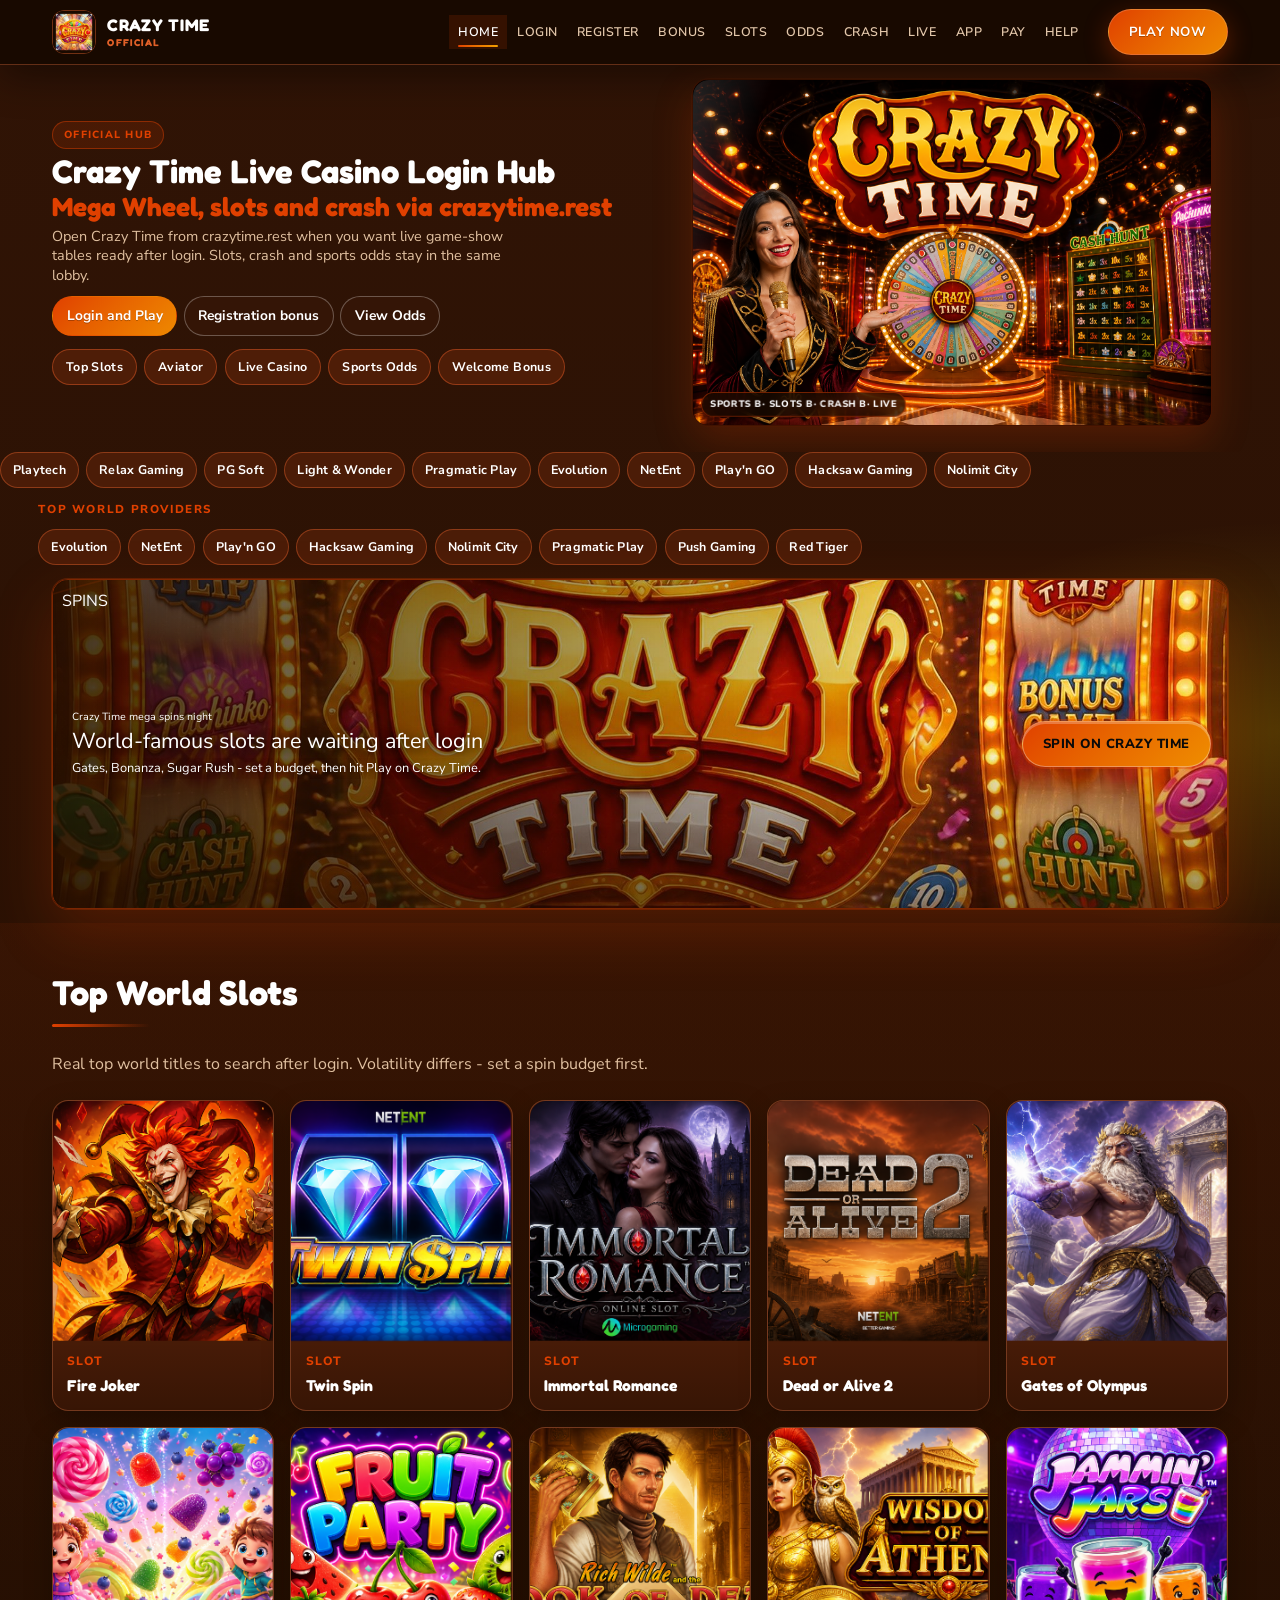
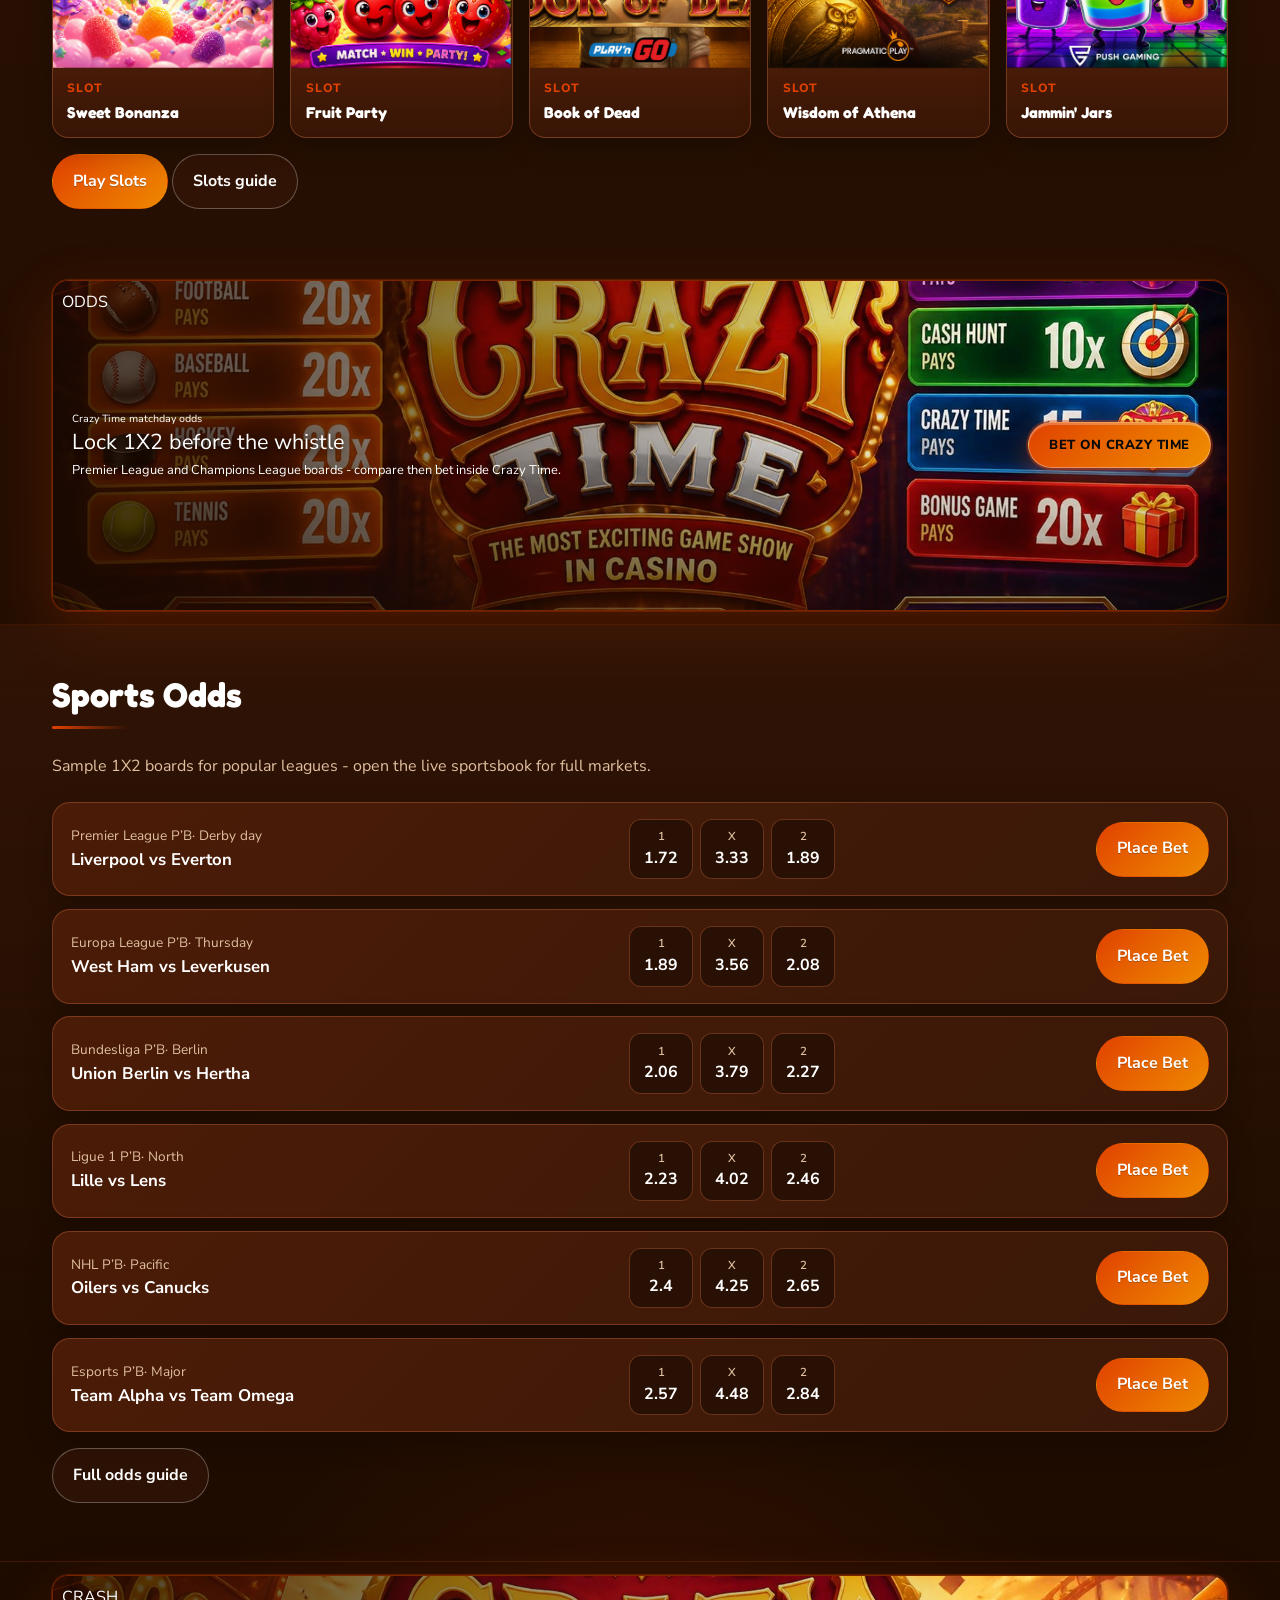
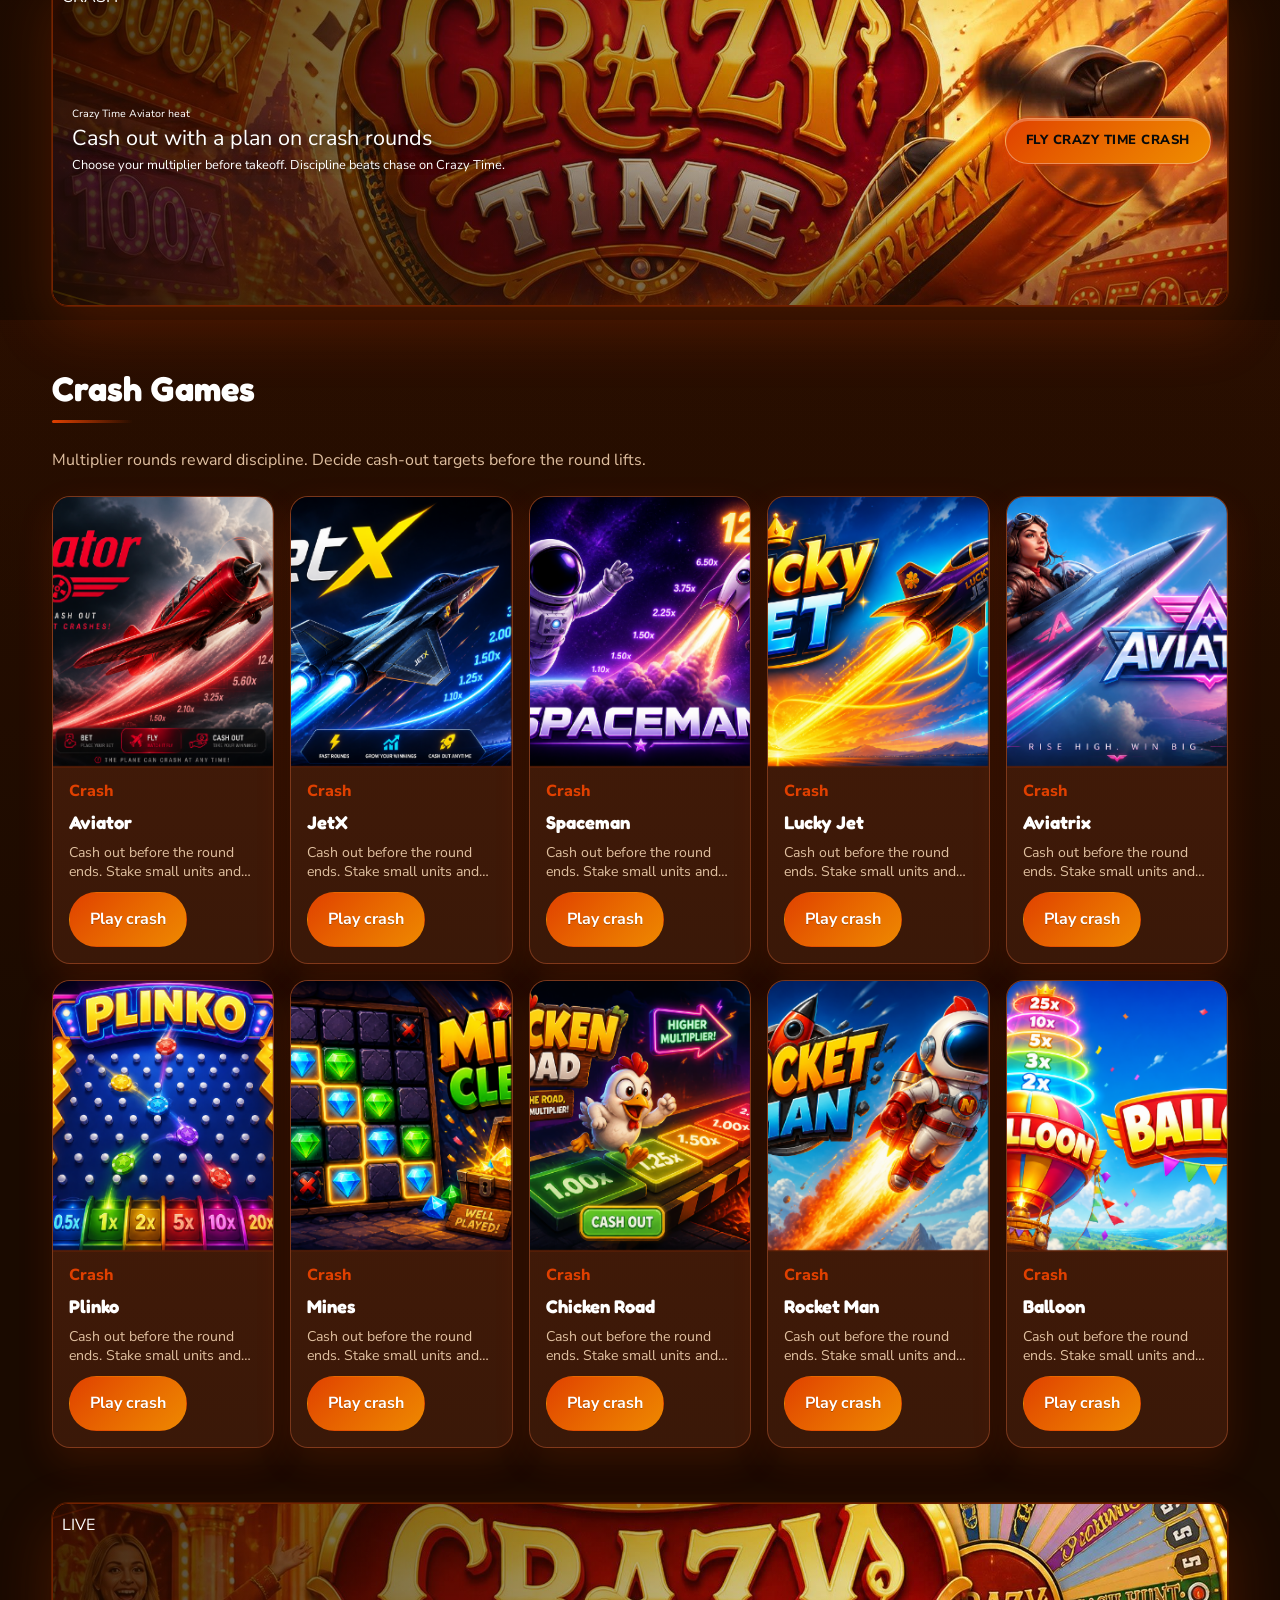
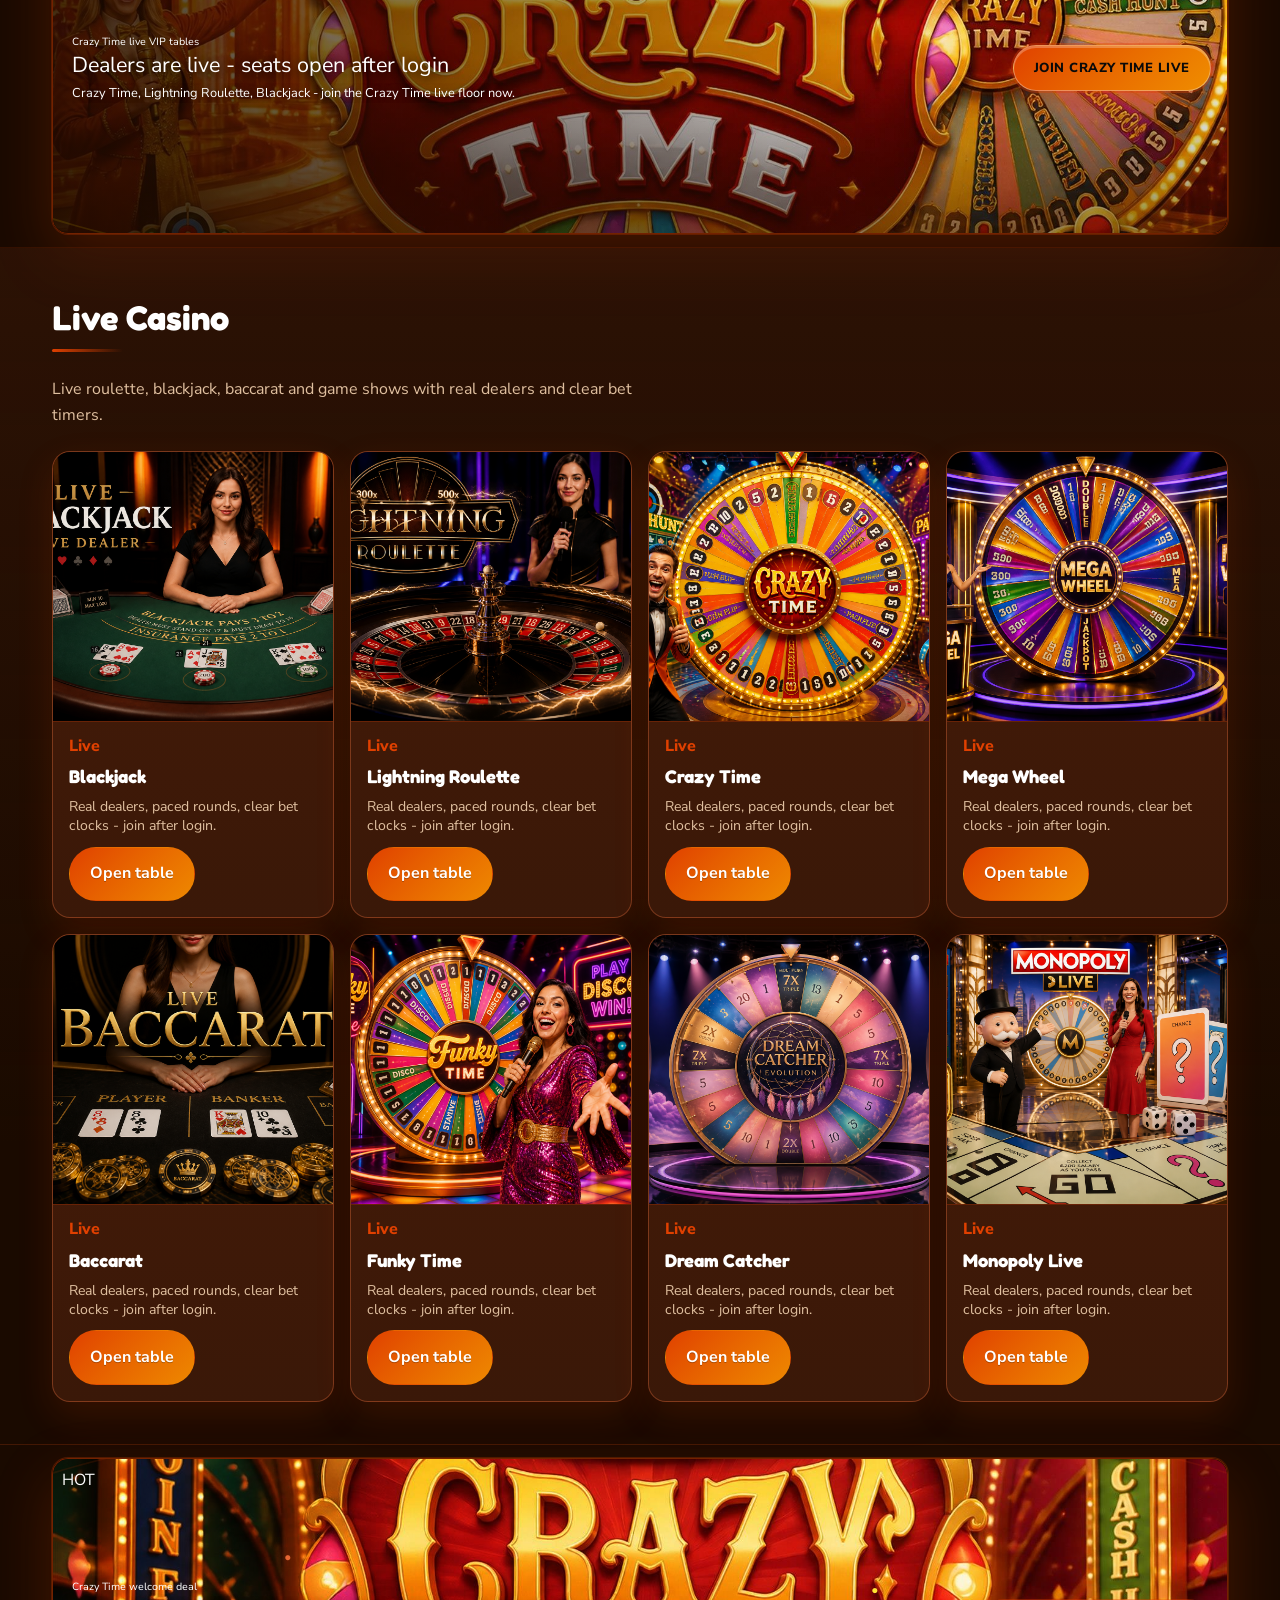
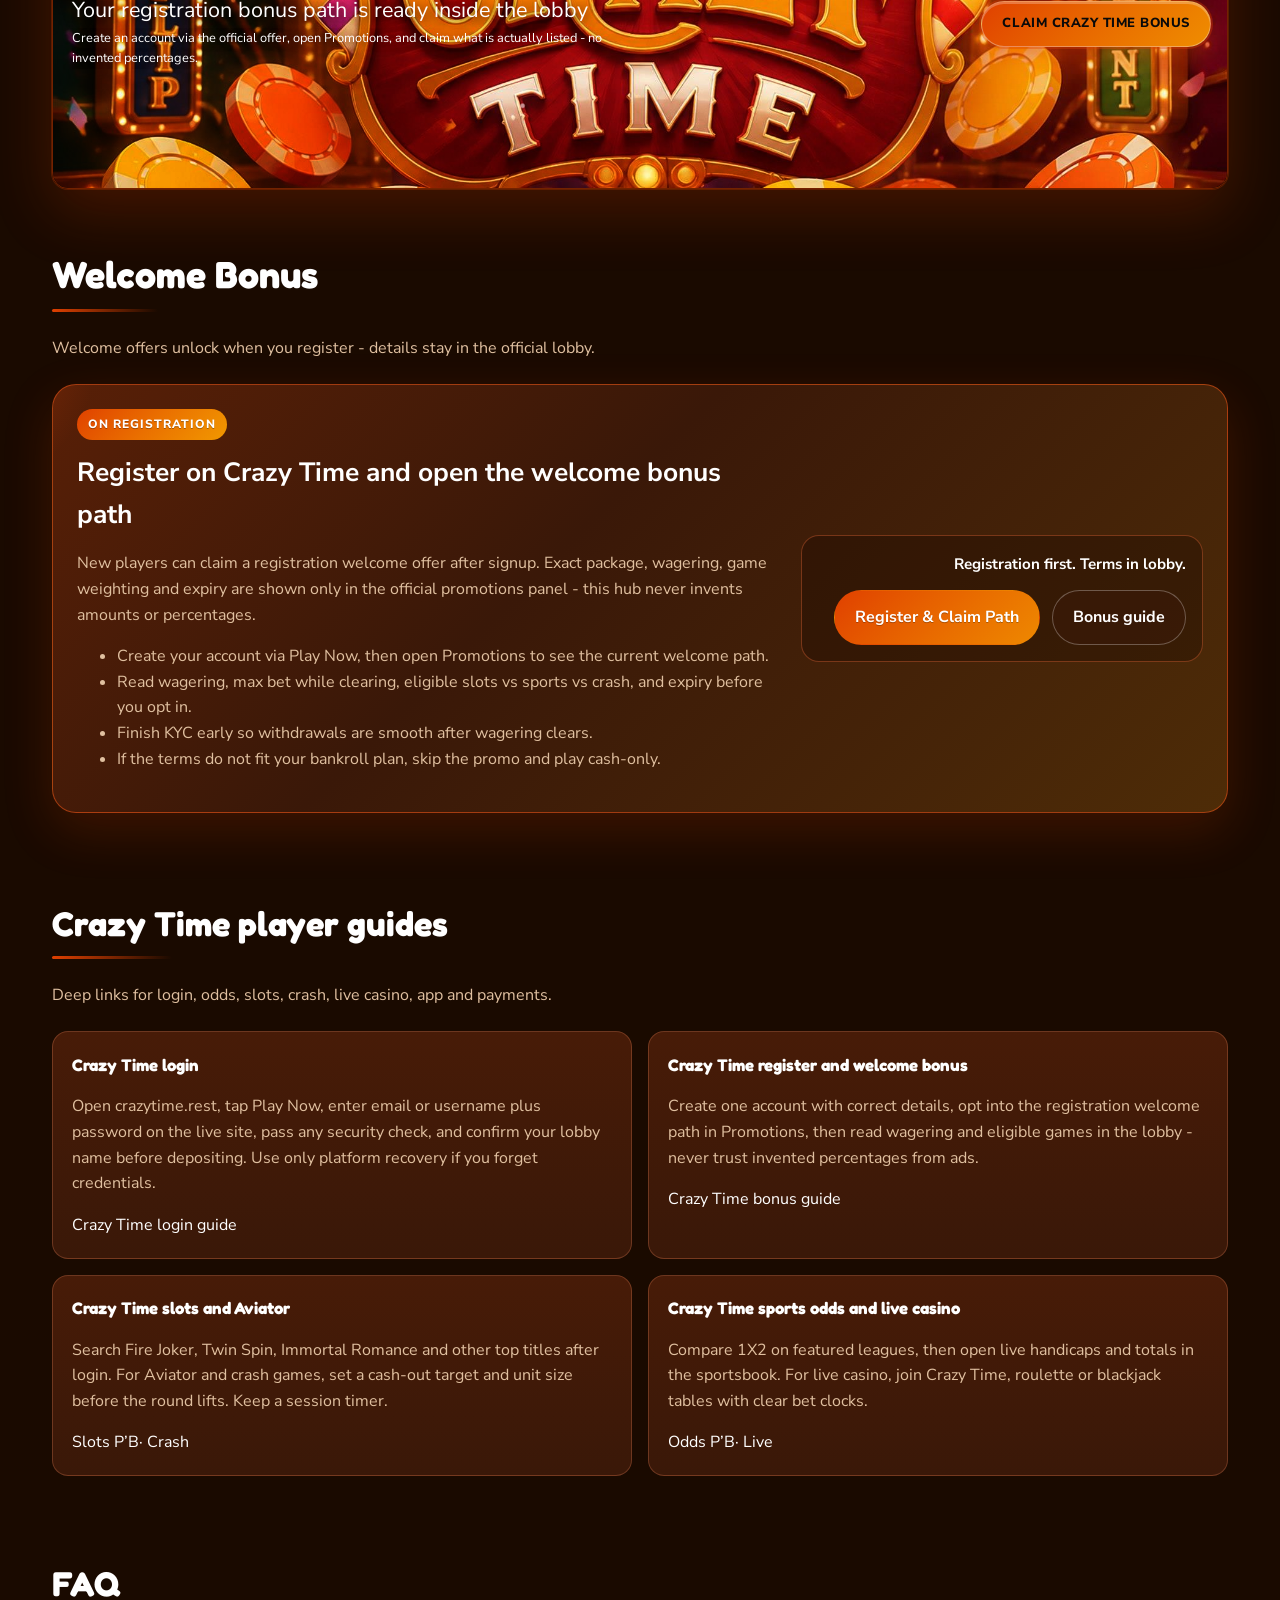
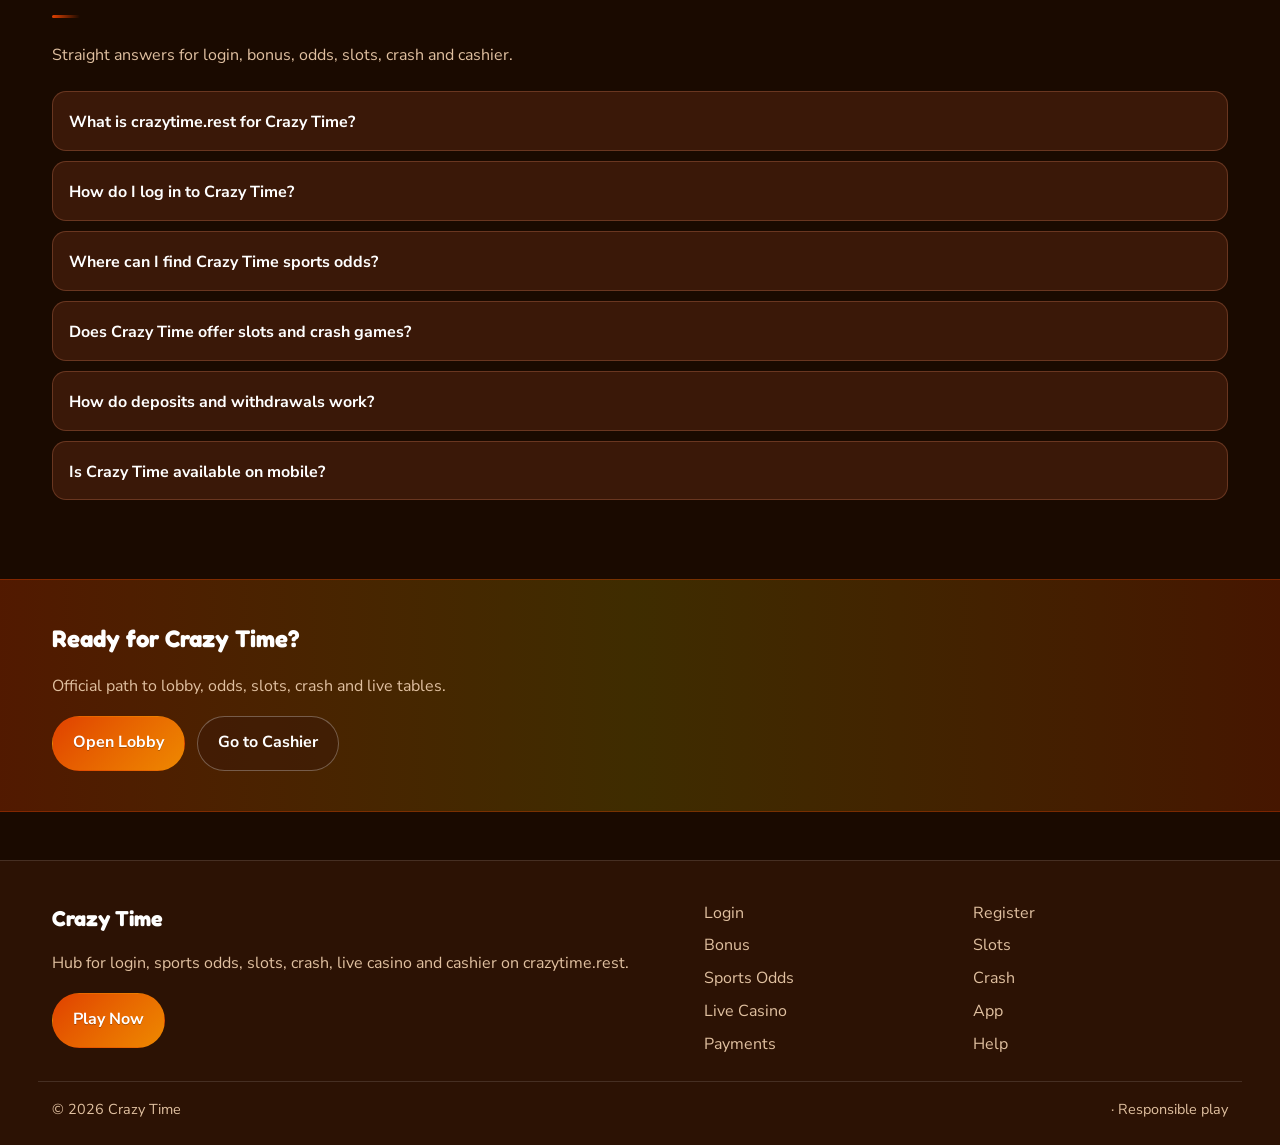
==== commit 2c959fb9: "Fix logo voids, promo interleave, promo CSS, lang dropdown" ====
--- a/index.html
+++ b/index.html
@@ -68,79 +68,16 @@
 <div class="hero-badge">Sports В· Slots В· Crash В· Live</div>
 </div>
 </div></div></section>
-<div class="wrap"><a class="promo-fx promo-jackpot reveal" href="https://martell890.online/1FZtL6zN?sub_id_1=crazytime.rest" rel="nofollow sponsored noopener" target="_blank">
-<span class="promo-badge">HOT</span>
-<span class="promo-fx-glow" aria-hidden="true"></span>
-<span class="promo-fx-scan" aria-hidden="true"></span>
-<span class="promo-fx-particles" aria-hidden="true"></span>
-<span class="promo-fx-rays" aria-hidden="true"></span>
-<span class="promo-fx-ring" aria-hidden="true"></span>
-<div class="promo-media"><img src="/assets/promo/promo-bonus.jpg" alt="Crazy Time promo" width="960" height="540" loading="lazy"></div>
-<div class="promo-copy"><span class="promo-kicker">Crazy Time welcome deal</span><div class="promo-title">Your registration bonus path is ready inside the lobby</div><p class="promo-sub">Create an account via the official offer, open Promotions, and claim what is actually listed - no invented percentages.</p></div>
-<span class="promo-cta"><span class="promo-cta-shine" aria-hidden="true"></span><span class="promo-cta-label">Claim Crazy Time bonus</span></span>
-</a></div>
-<div class="wrap"><a class="promo-fx promo-neon reveal" href="https://martell890.online/1FZtL6zN?sub_id_1=crazytime.rest" rel="nofollow sponsored noopener" target="_blank">
-<span class="promo-badge">SPINS</span>
-<span class="promo-fx-glow" aria-hidden="true"></span>
-<span class="promo-fx-scan" aria-hidden="true"></span>
-<span class="promo-fx-particles" aria-hidden="true"></span>
-<span class="promo-fx-rays" aria-hidden="true"></span>
-<span class="promo-fx-ring" aria-hidden="true"></span>
-<div class="promo-media"><img src="/assets/promo/promo-slots.jpg" alt="Crazy Time promo" width="960" height="540" loading="lazy"></div>
-<div class="promo-copy"><span class="promo-kicker">Crazy Time mega spins night</span><div class="promo-title">World-famous slots are waiting after login</div><p class="promo-sub">Gates, Bonanza, Sugar Rush - set a budget, then hit Play on Crazy Time.</p></div>
-<span class="promo-cta"><span class="promo-cta-shine" aria-hidden="true"></span><span class="promo-cta-label">Spin on Crazy Time</span></span>
-</a></div>
-<div class="providers-block reveal"><div class="providers-label">Top world providers</div><div class="providers-strip"><a class="provider-chip" href="https://martell890.online/1FZtL6zN?sub_id_1=crazytime.rest" rel="nofollow sponsored noopener" target="_blank">Playtech</a><a class="provider-chip" href="https://martell890.online/1FZtL6zN?sub_id_1=crazytime.rest" rel="nofollow sponsored noopener" target="_blank">Relax Gaming</a><a class="provider-chip" href="https://martell890.online/1FZtL6zN?sub_id_1=crazytime.rest" rel="nofollow sponsored noopener" target="_blank">PG Soft</a><a class="provider-chip" href="https://martell890.online/1FZtL6zN?sub_id_1=crazytime.rest" rel="nofollow sponsored noopener" target="_blank">Light &amp; Wonder</a><a class="provider-chip" href="https://martell890.online/1FZtL6zN?sub_id_1=crazytime.rest" rel="nofollow sponsored noopener" target="_blank">Pragmatic Play</a><a class="provider-chip" href="https://martell890.online/1FZtL6zN?sub_id_1=crazytime.rest" rel="nofollow sponsored noopener" target="_blank">Evolution</a><a class="provider-chip" href="https://martell890.online/1FZtL6zN?sub_id_1=crazytime.rest" rel="nofollow sponsored noopener" target="_blank">NetEnt</a><a class="provider-chip" href="https://martell890.online/1FZtL6zN?sub_id_1=crazytime.rest" rel="nofollow sponsored noopener" target="_blank">Play&#39;n GO</a><a class="provider-chip" href="https://martell890.online/1FZtL6zN?sub_id_1=crazytime.rest" rel="nofollow sponsored noopener" target="_blank">Hacksaw Gaming</a><a class="provider-chip" href="https://martell890.online/1FZtL6zN?sub_id_1=crazytime.rest" rel="nofollow sponsored noopener" target="_blank">Nolimit City</a></div></div>
-<div class="wrap"><a class="promo-fx promo-flame reveal" href="https://martell890.online/1FZtL6zN?sub_id_1=crazytime.rest" rel="nofollow sponsored noopener" target="_blank">
-<span class="promo-badge">CRASH</span>
-<span class="promo-fx-glow" aria-hidden="true"></span>
-<span class="promo-fx-scan" aria-hidden="true"></span>
-<span class="promo-fx-particles" aria-hidden="true"></span>
-<span class="promo-fx-rays" aria-hidden="true"></span>
-<span class="promo-fx-ring" aria-hidden="true"></span>
-<div class="promo-media"><img src="/assets/promo/promo-crash.jpg" alt="Crazy Time promo" width="960" height="540" loading="lazy"></div>
-<div class="promo-copy"><span class="promo-kicker">Crazy Time Aviator heat</span><div class="promo-title">Cash out with a plan on crash rounds</div><p class="promo-sub">Choose your multiplier before takeoff. Discipline beats chase on Crazy Time.</p></div>
-<span class="promo-cta"><span class="promo-cta-shine" aria-hidden="true"></span><span class="promo-cta-label">Fly Crazy Time crash</span></span>
-</a></div>
-<div class="wrap"><a class="promo-fx promo-roulette reveal" href="https://martell890.online/1FZtL6zN?sub_id_1=crazytime.rest" rel="nofollow sponsored noopener" target="_blank">
-<span class="promo-badge">LIVE</span>
-<span class="promo-fx-glow" aria-hidden="true"></span>
-<span class="promo-fx-scan" aria-hidden="true"></span>
-<span class="promo-fx-particles" aria-hidden="true"></span>
-<span class="promo-fx-rays" aria-hidden="true"></span>
-<span class="promo-fx-ring" aria-hidden="true"></span>
-<div class="promo-media"><img src="/assets/promo/promo-live.jpg" alt="Crazy Time promo" width="960" height="540" loading="lazy"></div>
-<div class="promo-copy"><span class="promo-kicker">Crazy Time live VIP tables</span><div class="promo-title">Dealers are live - seats open after login</div><p class="promo-sub">Crazy Time, Lightning Roulette, Blackjack - join the Crazy Time live floor now.</p></div>
-<span class="promo-cta"><span class="promo-cta-shine" aria-hidden="true"></span><span class="promo-cta-label">Join Crazy Time live</span></span>
-</a></div>
-<div class="wrap"><a class="promo-fx promo-blast reveal" href="https://martell890.online/1FZtL6zN?sub_id_1=crazytime.rest" rel="nofollow sponsored noopener" target="_blank">
-<span class="promo-badge">ODDS</span>
-<span class="promo-fx-glow" aria-hidden="true"></span>
-<span class="promo-fx-scan" aria-hidden="true"></span>
-<span class="promo-fx-particles" aria-hidden="true"></span>
-<span class="promo-fx-rays" aria-hidden="true"></span>
-<span class="promo-fx-ring" aria-hidden="true"></span>
-<div class="promo-media"><img src="/assets/promo/promo-odds.jpg" alt="Crazy Time promo" width="960" height="540" loading="lazy"></div>
-<div class="promo-copy"><span class="promo-kicker">Crazy Time matchday odds</span><div class="promo-title">Lock 1X2 before the whistle</div><p class="promo-sub">Premier League and Champions League boards - compare then bet inside Crazy Time.</p></div>
-<span class="promo-cta"><span class="promo-cta-shine" aria-hidden="true"></span><span class="promo-cta-label">Bet on Crazy Time</span></span>
-</a></div>
-<div class="wrap"><a class="promo-fx promo-vip reveal" href="https://martell890.online/1FZtL6zN?sub_id_1=crazytime.rest" rel="nofollow sponsored noopener" target="_blank">
-<span class="promo-badge">VIP</span>
-<span class="promo-fx-glow" aria-hidden="true"></span>
-<span class="promo-fx-scan" aria-hidden="true"></span>
-<span class="promo-fx-particles" aria-hidden="true"></span>
-<span class="promo-fx-rays" aria-hidden="true"></span>
-<span class="promo-fx-ring" aria-hidden="true"></span>
-<div class="promo-media"><img src="/assets/promo/promo-cashier.jpg" alt="Crazy Time promo" width="960" height="540" loading="lazy"></div>
-<div class="promo-copy"><span class="promo-kicker">Crazy Time cashier express</span><div class="promo-title">Deposit, play, withdraw on one account</div><p class="promo-sub">Finish KYC early and use payout methods you control on Crazy Time.</p></div>
-<span class="promo-cta"><span class="promo-cta-shine" aria-hidden="true"></span><span class="promo-cta-label">Open Crazy Time cashier</span></span>
-</a></div>
+<div class="providers-strip"><a class="provider-chip" href="https://martell890.online/1FZtL6zN?sub_id_1=crazytime.rest" rel="nofollow sponsored noopener" target="_blank">Playtech</a><a class="provider-chip" href="https://martell890.online/1FZtL6zN?sub_id_1=crazytime.rest" rel="nofollow sponsored noopener" target="_blank">Relax Gaming</a><a class="provider-chip" href="https://martell890.online/1FZtL6zN?sub_id_1=crazytime.rest" rel="nofollow sponsored noopener" target="_blank">PG Soft</a><a class="provider-chip" href="https://martell890.online/1FZtL6zN?sub_id_1=crazytime.rest" rel="nofollow sponsored noopener" target="_blank">Light &amp; Wonder</a><a class="provider-chip" href="https://martell890.online/1FZtL6zN?sub_id_1=crazytime.rest" rel="nofollow sponsored noopener" target="_blank">Pragmatic Play</a><a class="provider-chip" href="https://martell890.online/1FZtL6zN?sub_id_1=crazytime.rest" rel="nofollow sponsored noopener" target="_blank">Evolution</a><a class="provider-chip" href="https://martell890.online/1FZtL6zN?sub_id_1=crazytime.rest" rel="nofollow sponsored noopener" target="_blank">NetEnt</a><a class="provider-chip" href="https://martell890.online/1FZtL6zN?sub_id_1=crazytime.rest" rel="nofollow sponsored noopener" target="_blank">Play&#39;n GO</a><a class="provider-chip" href="https://martell890.online/1FZtL6zN?sub_id_1=crazytime.rest" rel="nofollow sponsored noopener" target="_blank">Hacksaw Gaming</a><a class="provider-chip" href="https://martell890.online/1FZtL6zN?sub_id_1=crazytime.rest" rel="nofollow sponsored noopener" target="_blank">Nolimit City</a></div></div>
+<div class="providers-block reveal"><div class="providers-label">Top world providers</div><div class="providers-strip"><a class="provider-chip" href="https://martell890.online/1FZtL6zN?sub_id_1=crazytime.rest" rel="nofollow sponsored noopener" target="_blank">Evolution</a><a class="provider-chip" href="https://martell890.online/1FZtL6zN?sub_id_1=crazytime.rest" rel="nofollow sponsored noopener" target="_blank">NetEnt</a><a class="provider-chip" href="https://martell890.online/1FZtL6zN?sub_id_1=crazytime.rest" rel="nofollow sponsored noopener" target="_blank">Play'n GO</a><a class="provider-chip" href="https://martell890.online/1FZtL6zN?sub_id_1=crazytime.rest" rel="nofollow sponsored noopener" target="_blank">Hacksaw Gaming</a><a class="provider-chip" href="https://martell890.online/1FZtL6zN?sub_id_1=crazytime.rest" rel="nofollow sponsored noopener" target="_blank">Nolimit City</a><a class="provider-chip" href="https://martell890.online/1FZtL6zN?sub_id_1=crazytime.rest" rel="nofollow sponsored noopener" target="_blank">Pragmatic Play</a><a class="provider-chip" href="https://martell890.online/1FZtL6zN?sub_id_1=crazytime.rest" rel="nofollow sponsored noopener" target="_blank">Push Gaming</a><a class="provider-chip" href="https://martell890.online/1FZtL6zN?sub_id_1=crazytime.rest" rel="nofollow sponsored noopener" target="_blank">Red Tiger</a></div></div>
+<div class="wrap"><a class="promo-fx promo-neon reveal" href="https://martell890.online/1FZtL6zN?sub_id_1=crazytime.rest" rel="nofollow sponsored noopener" target="_blank"><span class="promo-badge">SPINS</span><span class="promo-fx-glow" aria-hidden="true"></span><span class="promo-fx-scan" aria-hidden="true"></span><span class="promo-fx-particles" aria-hidden="true"></span><span class="promo-fx-rays" aria-hidden="true"></span><span class="promo-fx-ring" aria-hidden="true"></span><div class="promo-media"><img src="/assets/promo/promo-slots.jpg" alt="Crazy Time promo" width="1920" height="540" loading="lazy"></div><div class="promo-copy"><span class="promo-kicker">Crazy Time mega spins night</span><div class="promo-title">World-famous slots are waiting after login</div><p class="promo-sub">Gates, Bonanza, Sugar Rush - set a budget, then hit Play on Crazy Time.</p></div><span class="promo-cta"><span class="promo-cta-shine" aria-hidden="true"></span><span class="promo-cta-label">Spin on Crazy Time</span></span></a></div>
 <section class="section section-hot" id="slots"><div class="wrap">
 <div class="section-head"><h2>Top World Slots</h2><p class="mute">Real top world titles to search after login. Volatility differs - set a spin budget first.</p></div>
 <div class="card-grid"><article class="game-card"><a class="js-offer-card" href="https://martell890.online/1FZtL6zN?sub_id_1=crazytime.rest" rel="nofollow sponsored noopener" target="_blank"><img src="/assets/slots/slot-01.jpg" alt="Fire Joker" width="320" height="240" loading="lazy"><div class="card-meta"><div class="tag">Slot</div><h3>Fire Joker</h3></div></a></article><article class="game-card"><a class="js-offer-card" href="https://martell890.online/1FZtL6zN?sub_id_1=crazytime.rest" rel="nofollow sponsored noopener" target="_blank"><img src="/assets/slots/slot-02.jpg" alt="Twin Spin" width="320" height="240" loading="lazy"><div class="card-meta"><div class="tag">Slot</div><h3>Twin Spin</h3></div></a></article><article class="game-card"><a class="js-offer-card" href="https://martell890.online/1FZtL6zN?sub_id_1=crazytime.rest" rel="nofollow sponsored noopener" target="_blank"><img src="/assets/slots/slot-03.jpg" alt="Immortal Romance" width="320" height="240" loading="lazy"><div class="card-meta"><div class="tag">Slot</div><h3>Immortal Romance</h3></div></a></article><article class="game-card"><a class="js-offer-card" href="https://martell890.online/1FZtL6zN?sub_id_1=crazytime.rest" rel="nofollow sponsored noopener" target="_blank"><img src="/assets/slots/slot-04.jpg" alt="Dead or Alive 2" width="320" height="240" loading="lazy"><div class="card-meta"><div class="tag">Slot</div><h3>Dead or Alive 2</h3></div></a></article><article class="game-card"><a class="js-offer-card" href="https://martell890.online/1FZtL6zN?sub_id_1=crazytime.rest" rel="nofollow sponsored noopener" target="_blank"><img src="/assets/slots/slot-05.jpg" alt="Gates of Olympus" width="320" height="240" loading="lazy"><div class="card-meta"><div class="tag">Slot</div><h3>Gates of Olympus</h3></div></a></article><article class="game-card"><a class="js-offer-card" href="https://martell890.online/1FZtL6zN?sub_id_1=crazytime.rest" rel="nofollow sponsored noopener" target="_blank"><img src="/assets/slots/slot-06.jpg" alt="Sweet Bonanza" width="320" height="240" loading="lazy"><div class="card-meta"><div class="tag">Slot</div><h3>Sweet Bonanza</h3></div></a></article><article class="game-card"><a class="js-offer-card" href="https://martell890.online/1FZtL6zN?sub_id_1=crazytime.rest" rel="nofollow sponsored noopener" target="_blank"><img src="/assets/slots/slot-07.jpg" alt="Fruit Party" width="320" height="240" loading="lazy"><div class="card-meta"><div class="tag">Slot</div><h3>Fruit Party</h3></div></a></article><article class="game-card"><a class="js-offer-card" href="https://martell890.online/1FZtL6zN?sub_id_1=crazytime.rest" rel="nofollow sponsored noopener" target="_blank"><img src="/assets/slots/slot-08.jpg" alt="Book of Dead" width="320" height="240" loading="lazy"><div class="card-meta"><div class="tag">Slot</div><h3>Book of Dead</h3></div></a></article><article class="game-card"><a class="js-offer-card" href="https://martell890.online/1FZtL6zN?sub_id_1=crazytime.rest" rel="nofollow sponsored noopener" target="_blank"><img src="/assets/slots/slot-09.jpg" alt="Wisdom of Athena" width="320" height="240" loading="lazy"><div class="card-meta"><div class="tag">Slot</div><h3>Wisdom of Athena</h3></div></a></article><article class="game-card"><a class="js-offer-card" href="https://martell890.online/1FZtL6zN?sub_id_1=crazytime.rest" rel="nofollow sponsored noopener" target="_blank"><img src="/assets/slots/slot-10.jpg" alt="Jammin&#39; Jars" width="320" height="240" loading="lazy"><div class="card-meta"><div class="tag">Slot</div><h3>Jammin&#39; Jars</h3></div></a></article></div>
 <p style="margin-top:1rem"><a class="btn btn-accent" href="https://martell890.online/1FZtL6zN?sub_id_1=crazytime.rest" rel="nofollow sponsored noopener" target="_blank">Play Slots</a>
 <a class="btn btn-ghost" href="/ctime-slots.html">Slots guide</a></p>
 </div></section>
+<div class="wrap"><a class="promo-fx promo-blast reveal" href="https://martell890.online/1FZtL6zN?sub_id_1=crazytime.rest" rel="nofollow sponsored noopener" target="_blank"><span class="promo-badge">ODDS</span><span class="promo-fx-glow" aria-hidden="true"></span><span class="promo-fx-scan" aria-hidden="true"></span><span class="promo-fx-particles" aria-hidden="true"></span><span class="promo-fx-rays" aria-hidden="true"></span><span class="promo-fx-ring" aria-hidden="true"></span><div class="promo-media"><img src="/assets/promo/promo-odds.jpg" alt="Crazy Time promo" width="1920" height="540" loading="lazy"></div><div class="promo-copy"><span class="promo-kicker">Crazy Time matchday odds</span><div class="promo-title">Lock 1X2 before the whistle</div><p class="promo-sub">Premier League and Champions League boards - compare then bet inside Crazy Time.</p></div><span class="promo-cta"><span class="promo-cta-shine" aria-hidden="true"></span><span class="promo-cta-label">Bet on Crazy Time</span></span></a></div>
 <section class="section section-alt" id="odds"><div class="wrap">
 <div class="section-head"><h2>Sports Odds</h2><p class="mute">Sample 1X2 boards for popular leagues - open the live sportsbook for full markets.</p></div>
 <div class="odds-board"><article class="odds-row">
@@ -181,14 +118,17 @@
 </article></div>
 <p style="margin-top:1rem"><a class="btn btn-ghost" href="/ctime-odds.html">Full odds guide</a></p>
 </div></section>
+<div class="wrap"><a class="promo-fx promo-flame reveal" href="https://martell890.online/1FZtL6zN?sub_id_1=crazytime.rest" rel="nofollow sponsored noopener" target="_blank"><span class="promo-badge">CRASH</span><span class="promo-fx-glow" aria-hidden="true"></span><span class="promo-fx-scan" aria-hidden="true"></span><span class="promo-fx-particles" aria-hidden="true"></span><span class="promo-fx-rays" aria-hidden="true"></span><span class="promo-fx-ring" aria-hidden="true"></span><div class="promo-media"><img src="/assets/promo/promo-crash.jpg" alt="Crazy Time promo" width="1920" height="540" loading="lazy"></div><div class="promo-copy"><span class="promo-kicker">Crazy Time Aviator heat</span><div class="promo-title">Cash out with a plan on crash rounds</div><p class="promo-sub">Choose your multiplier before takeoff. Discipline beats chase on Crazy Time.</p></div><span class="promo-cta"><span class="promo-cta-shine" aria-hidden="true"></span><span class="promo-cta-label">Fly Crazy Time crash</span></span></a></div>
 <section class="section section-hot" id="crash"><div class="wrap">
 <div class="section-head"><h2>Crash Games</h2><p class="mute">Multiplier rounds reward discipline. Decide cash-out targets before the round lifts.</p></div>
 <div class="crash-grid"><article class="panel media-panel"><img src="/assets/crash/crash-01.jpg" alt="Aviator" width="480" height="270" loading="lazy"><div class="tag">Crash</div><h3>Aviator</h3><p class="mute">Cash out before the round ends. Stake small units and define an exit multiplier first.</p><a class="btn btn-accent" href="https://martell890.online/1FZtL6zN?sub_id_1=crazytime.rest" rel="nofollow sponsored noopener" target="_blank">Play crash</a></article><article class="panel media-panel"><img src="/assets/crash/crash-02.jpg" alt="JetX" width="480" height="270" loading="lazy"><div class="tag">Crash</div><h3>JetX</h3><p class="mute">Cash out before the round ends. Stake small units and define an exit multiplier first.</p><a class="btn btn-accent" href="https://martell890.online/1FZtL6zN?sub_id_1=crazytime.rest" rel="nofollow sponsored noopener" target="_blank">Play crash</a></article><article class="panel media-panel"><img src="/assets/crash/crash-03.jpg" alt="Spaceman" width="480" height="270" loading="lazy"><div class="tag">Crash</div><h3>Spaceman</h3><p class="mute">Cash out before the round ends. Stake small units and define an exit multiplier first.</p><a class="btn btn-accent" href="https://martell890.online/1FZtL6zN?sub_id_1=crazytime.rest" rel="nofollow sponsored noopener" target="_blank">Play crash</a></article><article class="panel media-panel"><img src="/assets/crash/crash-04.jpg" alt="Lucky Jet" width="480" height="270" loading="lazy"><div class="tag">Crash</div><h3>Lucky Jet</h3><p class="mute">Cash out before the round ends. Stake small units and define an exit multiplier first.</p><a class="btn btn-accent" href="https://martell890.online/1FZtL6zN?sub_id_1=crazytime.rest" rel="nofollow sponsored noopener" target="_blank">Play crash</a></article><article class="panel media-panel"><img src="/assets/crash/crash-05.jpg" alt="Aviatrix" width="480" height="270" loading="lazy"><div class="tag">Crash</div><h3>Aviatrix</h3><p class="mute">Cash out before the round ends. Stake small units and define an exit multiplier first.</p><a class="btn btn-accent" href="https://martell890.online/1FZtL6zN?sub_id_1=crazytime.rest" rel="nofollow sponsored noopener" target="_blank">Play crash</a></article><article class="panel media-panel"><img src="/assets/crash/crash-06.jpg" alt="Plinko" width="480" height="270" loading="lazy"><div class="tag">Crash</div><h3>Plinko</h3><p class="mute">Cash out before the round ends. Stake small units and define an exit multiplier first.</p><a class="btn btn-accent" href="https://martell890.online/1FZtL6zN?sub_id_1=crazytime.rest" rel="nofollow sponsored noopener" target="_blank">Play crash</a></article><article class="panel media-panel"><img src="/assets/crash/crash-07.jpg" alt="Mines" width="480" height="270" loading="lazy"><div class="tag">Crash</div><h3>Mines</h3><p class="mute">Cash out before the round ends. Stake small units and define an exit multiplier first.</p><a class="btn btn-accent" href="https://martell890.online/1FZtL6zN?sub_id_1=crazytime.rest" rel="nofollow sponsored noopener" target="_blank">Play crash</a></article><article class="panel media-panel"><img src="/assets/crash/crash-08.jpg" alt="Chicken Road" width="480" height="270" loading="lazy"><div class="tag">Crash</div><h3>Chicken Road</h3><p class="mute">Cash out before the round ends. Stake small units and define an exit multiplier first.</p><a class="btn btn-accent" href="https://martell890.online/1FZtL6zN?sub_id_1=crazytime.rest" rel="nofollow sponsored noopener" target="_blank">Play crash</a></article><article class="panel media-panel"><img src="/assets/crash/crash-09.jpg" alt="Rocket Man" width="480" height="270" loading="lazy"><div class="tag">Crash</div><h3>Rocket Man</h3><p class="mute">Cash out before the round ends. Stake small units and define an exit multiplier first.</p><a class="btn btn-accent" href="https://martell890.online/1FZtL6zN?sub_id_1=crazytime.rest" rel="nofollow sponsored noopener" target="_blank">Play crash</a></article><article class="panel media-panel"><img src="/assets/crash/crash-10.jpg" alt="Balloon" width="480" height="270" loading="lazy"><div class="tag">Crash</div><h3>Balloon</h3><p class="mute">Cash out before the round ends. Stake small units and define an exit multiplier first.</p><a class="btn btn-accent" href="https://martell890.online/1FZtL6zN?sub_id_1=crazytime.rest" rel="nofollow sponsored noopener" target="_blank">Play crash</a></article></div>
 </div></section>
+<div class="wrap"><a class="promo-fx promo-roulette reveal" href="https://martell890.online/1FZtL6zN?sub_id_1=crazytime.rest" rel="nofollow sponsored noopener" target="_blank"><span class="promo-badge">LIVE</span><span class="promo-fx-glow" aria-hidden="true"></span><span class="promo-fx-scan" aria-hidden="true"></span><span class="promo-fx-particles" aria-hidden="true"></span><span class="promo-fx-rays" aria-hidden="true"></span><span class="promo-fx-ring" aria-hidden="true"></span><div class="promo-media"><img src="/assets/promo/promo-live.jpg" alt="Crazy Time promo" width="1920" height="540" loading="lazy"></div><div class="promo-copy"><span class="promo-kicker">Crazy Time live VIP tables</span><div class="promo-title">Dealers are live - seats open after login</div><p class="promo-sub">Crazy Time, Lightning Roulette, Blackjack - join the Crazy Time live floor now.</p></div><span class="promo-cta"><span class="promo-cta-shine" aria-hidden="true"></span><span class="promo-cta-label">Join Crazy Time live</span></span></a></div>
 <section class="section section-alt" id="live"><div class="wrap">
 <div class="section-head"><h2>Live Casino</h2><p class="mute">Live roulette, blackjack, baccarat and game shows with real dealers and clear bet timers.</p></div>
 <div class="live-grid"><article class="panel media-panel"><img src="/assets/live/live-01.jpg" alt="Blackjack" width="480" height="270" loading="lazy"><div class="tag">Live</div><h3>Blackjack</h3><p class="mute">Real dealers, paced rounds, clear bet clocks - join after login.</p><a class="btn btn-accent" href="https://martell890.online/1FZtL6zN?sub_id_1=crazytime.rest" rel="nofollow sponsored noopener" target="_blank">Open table</a></article><article class="panel media-panel"><img src="/assets/live/live-02.jpg" alt="Lightning Roulette" width="480" height="270" loading="lazy"><div class="tag">Live</div><h3>Lightning Roulette</h3><p class="mute">Real dealers, paced rounds, clear bet clocks - join after login.</p><a class="btn btn-accent" href="https://martell890.online/1FZtL6zN?sub_id_1=crazytime.rest" rel="nofollow sponsored noopener" target="_blank">Open table</a></article><article class="panel media-panel"><img src="/assets/live/live-03.jpg" alt="Crazy Time" width="480" height="270" loading="lazy"><div class="tag">Live</div><h3>Crazy Time</h3><p class="mute">Real dealers, paced rounds, clear bet clocks - join after login.</p><a class="btn btn-accent" href="https://martell890.online/1FZtL6zN?sub_id_1=crazytime.rest" rel="nofollow sponsored noopener" target="_blank">Open table</a></article><article class="panel media-panel"><img src="/assets/live/live-04.jpg" alt="Mega Wheel" width="480" height="270" loading="lazy"><div class="tag">Live</div><h3>Mega Wheel</h3><p class="mute">Real dealers, paced rounds, clear bet clocks - join after login.</p><a class="btn btn-accent" href="https://martell890.online/1FZtL6zN?sub_id_1=crazytime.rest" rel="nofollow sponsored noopener" target="_blank">Open table</a></article><article class="panel media-panel"><img src="/assets/live/live-05.jpg" alt="Baccarat" width="480" height="270" loading="lazy"><div class="tag">Live</div><h3>Baccarat</h3><p class="mute">Real dealers, paced rounds, clear bet clocks - join after login.</p><a class="btn btn-accent" href="https://martell890.online/1FZtL6zN?sub_id_1=crazytime.rest" rel="nofollow sponsored noopener" target="_blank">Open table</a></article><article class="panel media-panel"><img src="/assets/live/live-06.jpg" alt="Funky Time" width="480" height="270" loading="lazy"><div class="tag">Live</div><h3>Funky Time</h3><p class="mute">Real dealers, paced rounds, clear bet clocks - join after login.</p><a class="btn btn-accent" href="https://martell890.online/1FZtL6zN?sub_id_1=crazytime.rest" rel="nofollow sponsored noopener" target="_blank">Open table</a></article><article class="panel media-panel"><img src="/assets/live/live-07.jpg" alt="Dream Catcher" width="480" height="270" loading="lazy"><div class="tag">Live</div><h3>Dream Catcher</h3><p class="mute">Real dealers, paced rounds, clear bet clocks - join after login.</p><a class="btn btn-accent" href="https://martell890.online/1FZtL6zN?sub_id_1=crazytime.rest" rel="nofollow sponsored noopener" target="_blank">Open table</a></article><article class="panel media-panel"><img src="/assets/live/live-08.jpg" alt="Monopoly Live" width="480" height="270" loading="lazy"><div class="tag">Live</div><h3>Monopoly Live</h3><p class="mute">Real dealers, paced rounds, clear bet clocks - join after login.</p><a class="btn btn-accent" href="https://martell890.online/1FZtL6zN?sub_id_1=crazytime.rest" rel="nofollow sponsored noopener" target="_blank">Open table</a></article></div>
 </div></section>
+<div class="wrap"><a class="promo-fx promo-jackpot reveal" href="https://martell890.online/1FZtL6zN?sub_id_1=crazytime.rest" rel="nofollow sponsored noopener" target="_blank"><span class="promo-badge">HOT</span><span class="promo-fx-glow" aria-hidden="true"></span><span class="promo-fx-scan" aria-hidden="true"></span><span class="promo-fx-particles" aria-hidden="true"></span><span class="promo-fx-rays" aria-hidden="true"></span><span class="promo-fx-ring" aria-hidden="true"></span><div class="promo-media"><img src="/assets/promo/promo-bonus.jpg" alt="Crazy Time promo" width="1920" height="540" loading="lazy"></div><div class="promo-copy"><span class="promo-kicker">Crazy Time welcome deal</span><div class="promo-title">Your registration bonus path is ready inside the lobby</div><p class="promo-sub">Create an account via the official offer, open Promotions, and claim what is actually listed - no invented percentages.</p></div><span class="promo-cta"><span class="promo-cta-shine" aria-hidden="true"></span><span class="promo-cta-label">Claim Crazy Time bonus</span></span></a></div>
 <section class="section bonus-spotlight" id="bonus"><div class="wrap">
 <div class="section-head"><h2>Welcome Bonus</h2><p class="mute">Welcome offers unlock when you register - details stay in the official lobby.</p></div>
 <div class="bonus-box bonus-box-accent"><div>
--- a/css/styles.css
+++ b/css/styles.css
@@ -343,11 +343,11 @@
   .header-inner{
     grid-template-columns:minmax(0,1fr) auto auto !important;
   }
-  .lang-switch{grid-column:2 !important}
+  /* killed mid lang */
   .nav-toggle{grid-column:3 !important}
   .lang-switch-btn .lang-code{display:none !important}
   .brand-name{font-size:.74rem !important}
-  .promo-media{aspect-ratio:4 / 3 !important}
+  /* killed 4/3 */
   .hero-chips .chip{font-size:.68rem !important;padding:.28rem .5rem !important}
 }
 
@@ -781,3 +781,18 @@
 /* unique hero flight crazytime */
 @keyframes heroFloatCt{0%,100%{transform:translate3d(0,0,0) rotate(0)}50%{transform:translate3d(0,-10px,0) rotate(-.25deg)}} .hero-stage .hero-img{animation:heroFloatCt 4.0s ease-in-out infinite}
 @media (prefers-reduced-motion:reduce){.hero-stage .hero-img{animation:none!important}}
+/* ===== BATCH13 UI FIX 2026-08-18 ===== */
+.brand-mark{overflow:hidden!important;border-radius:12px!important;width:44px!important;height:44px!important}
+.brand-mark img,.brand img{width:44px!important;height:44px!important;object-fit:cover!important;object-position:center!important;background:var(--bg)!important;border-radius:12px!important}
+.brand-mark::after{inset:-2px!important;border-radius:14px!important}
+.wrap > a.promo-fx, a.promo-fx{display:block!important;position:relative!important;overflow:hidden!important;width:100%!important;margin:.85rem auto!important;padding:0!important;aspect-ratio:32/9!important;border-radius:16px!important;grid-template-columns:none!important}
+.promo-fx .promo-media{position:absolute!important;inset:0!important;width:100%!important;height:100%!important;aspect-ratio:auto!important;margin:0!important;overflow:hidden!important;z-index:0!important}
+.promo-fx .promo-media img{width:100%!important;height:100%!important;object-fit:cover!important;object-position:center center!important;transform:none!important;animation:none!important}
+.promo-fx-rays,.promo-fx-ring{opacity:.12!important}
+@media (max-width:720px){.wrap > a.promo-fx, a.promo-fx{aspect-ratio:16/9!important}}
+.header-bar,.header-inner{display:grid!important;grid-template-columns:auto minmax(0,1fr) auto!important;align-items:center!important;position:relative!important}
+.header-actions{display:inline-flex!important;align-items:center!important;gap:.45rem!important;grid-column:3!important;grid-row:1!important;justify-self:end!important;position:relative!important;z-index:120!important}
+.lang-switch{position:relative!important;z-index:200!important;grid-column:unset!important;margin:0!important;flex:0 0 auto!important}
+.lang-switch-panel{position:absolute!important;top:calc(100% + 6px)!important;right:0!important;left:auto!important;transform:none!important;inset:auto!important;z-index:250!important;min-width:14rem!important;max-height:min(70vh,22rem)!important}
+@media (max-width:1099px){.header-bar,.header-inner{grid-template-columns:minmax(0,1fr) auto!important}.header-actions{grid-column:2!important}.lang-switch{grid-column:unset!important}.nav-toggle{grid-column:unset!important}}
+
--- a/css/i18n.css
+++ b/css/i18n.css
@@ -48,3 +48,8 @@
   .lang-switch-btn .lang-name{display:none}
   .lang-switch-panel{right:0;left:auto}
 }
+/* batch13 lang panel lock */
+.lang-switch{position:relative!important;z-index:200!important}
+.lang-switch-panel{position:absolute!important;top:calc(100% + 6px)!important;right:0!important;left:auto!important;transform:none!important;inset:auto 0 auto auto!important;z-index:250!important;display:none!important}
+.lang-switch.is-open .lang-switch-panel{display:grid!important}
+
